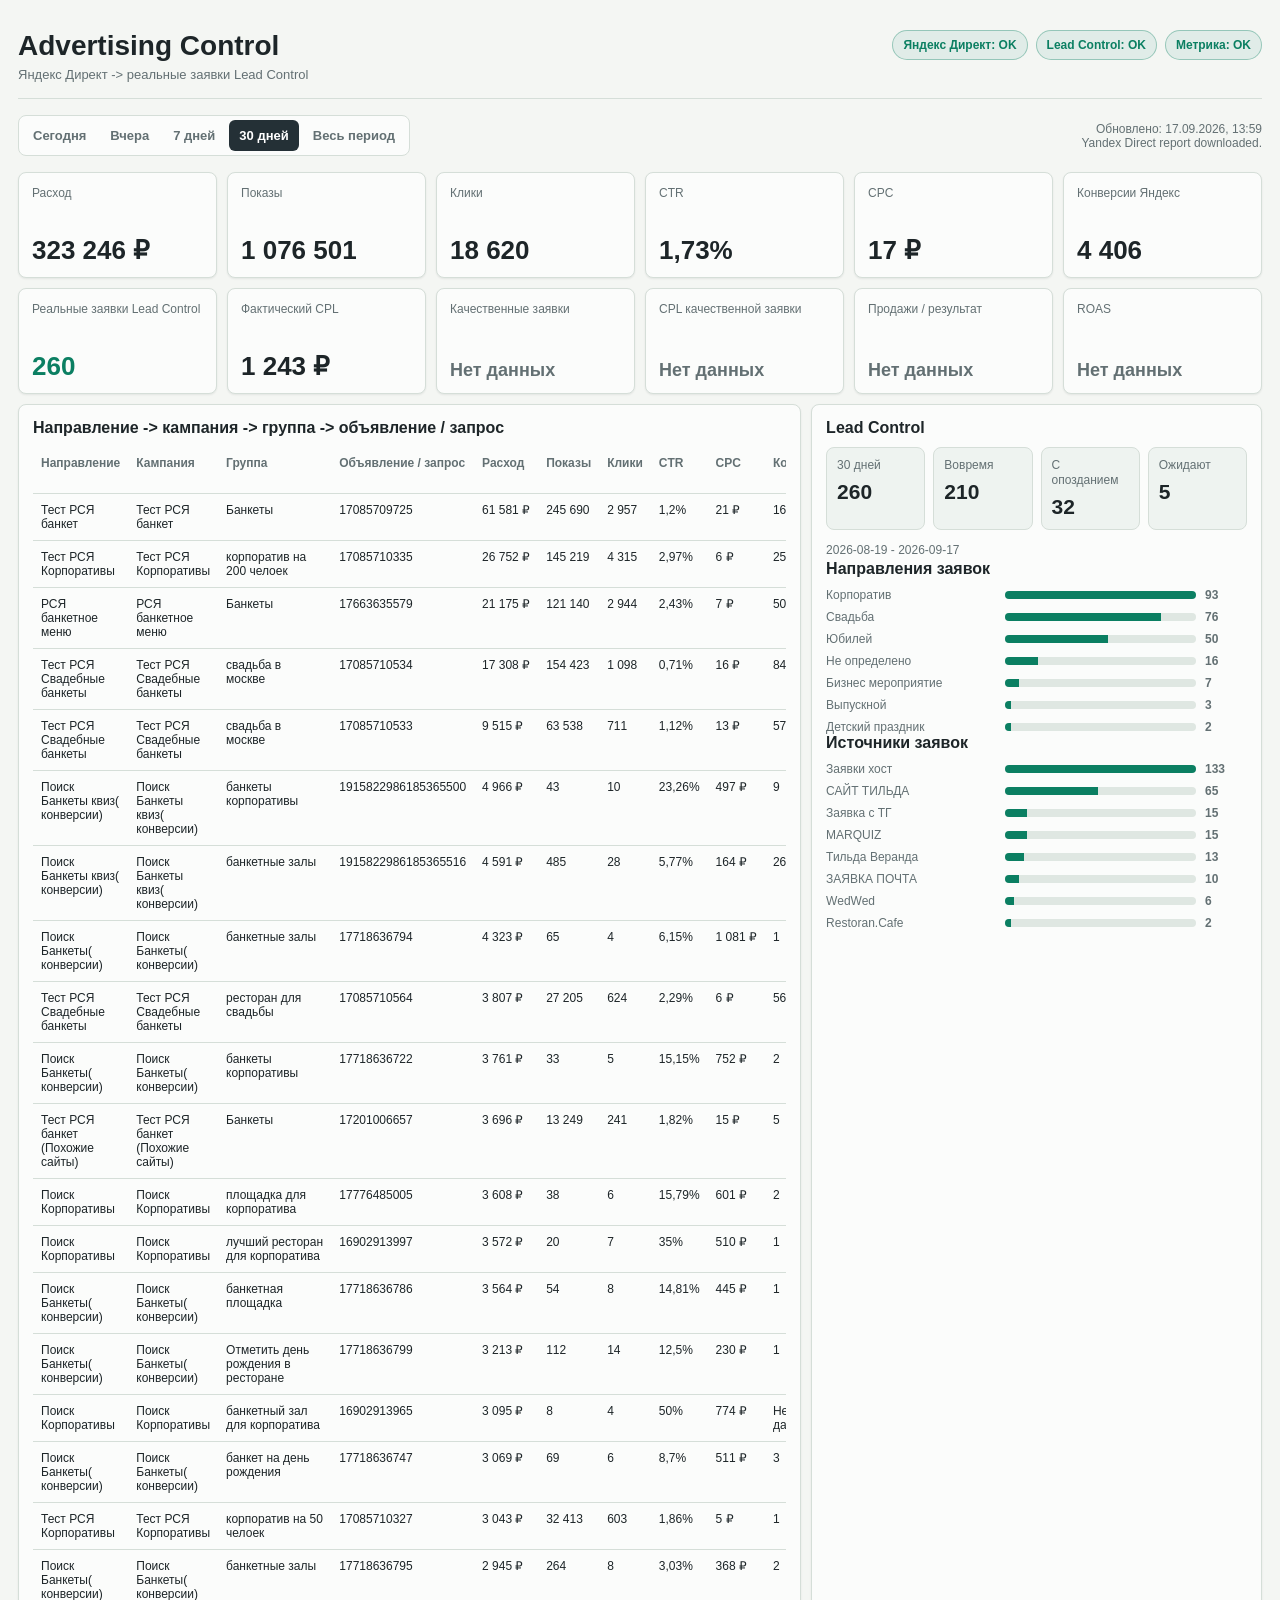
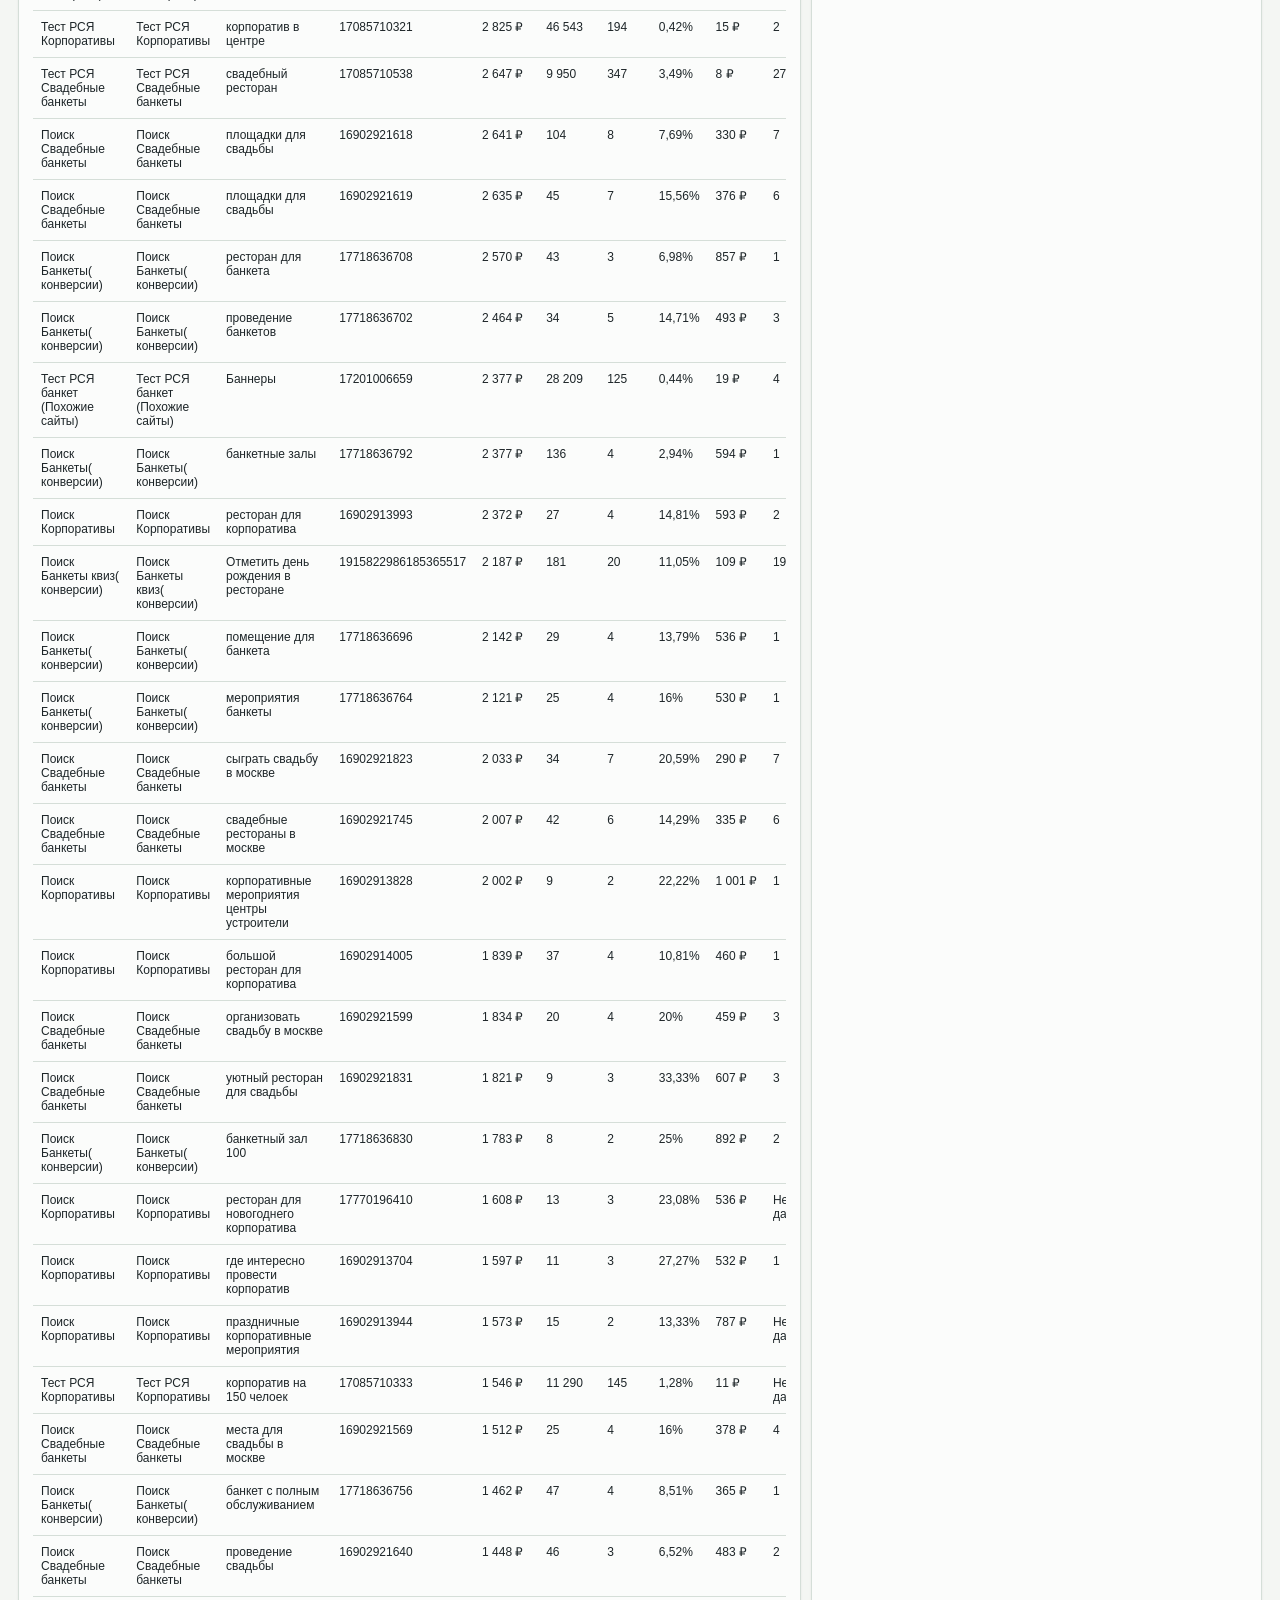
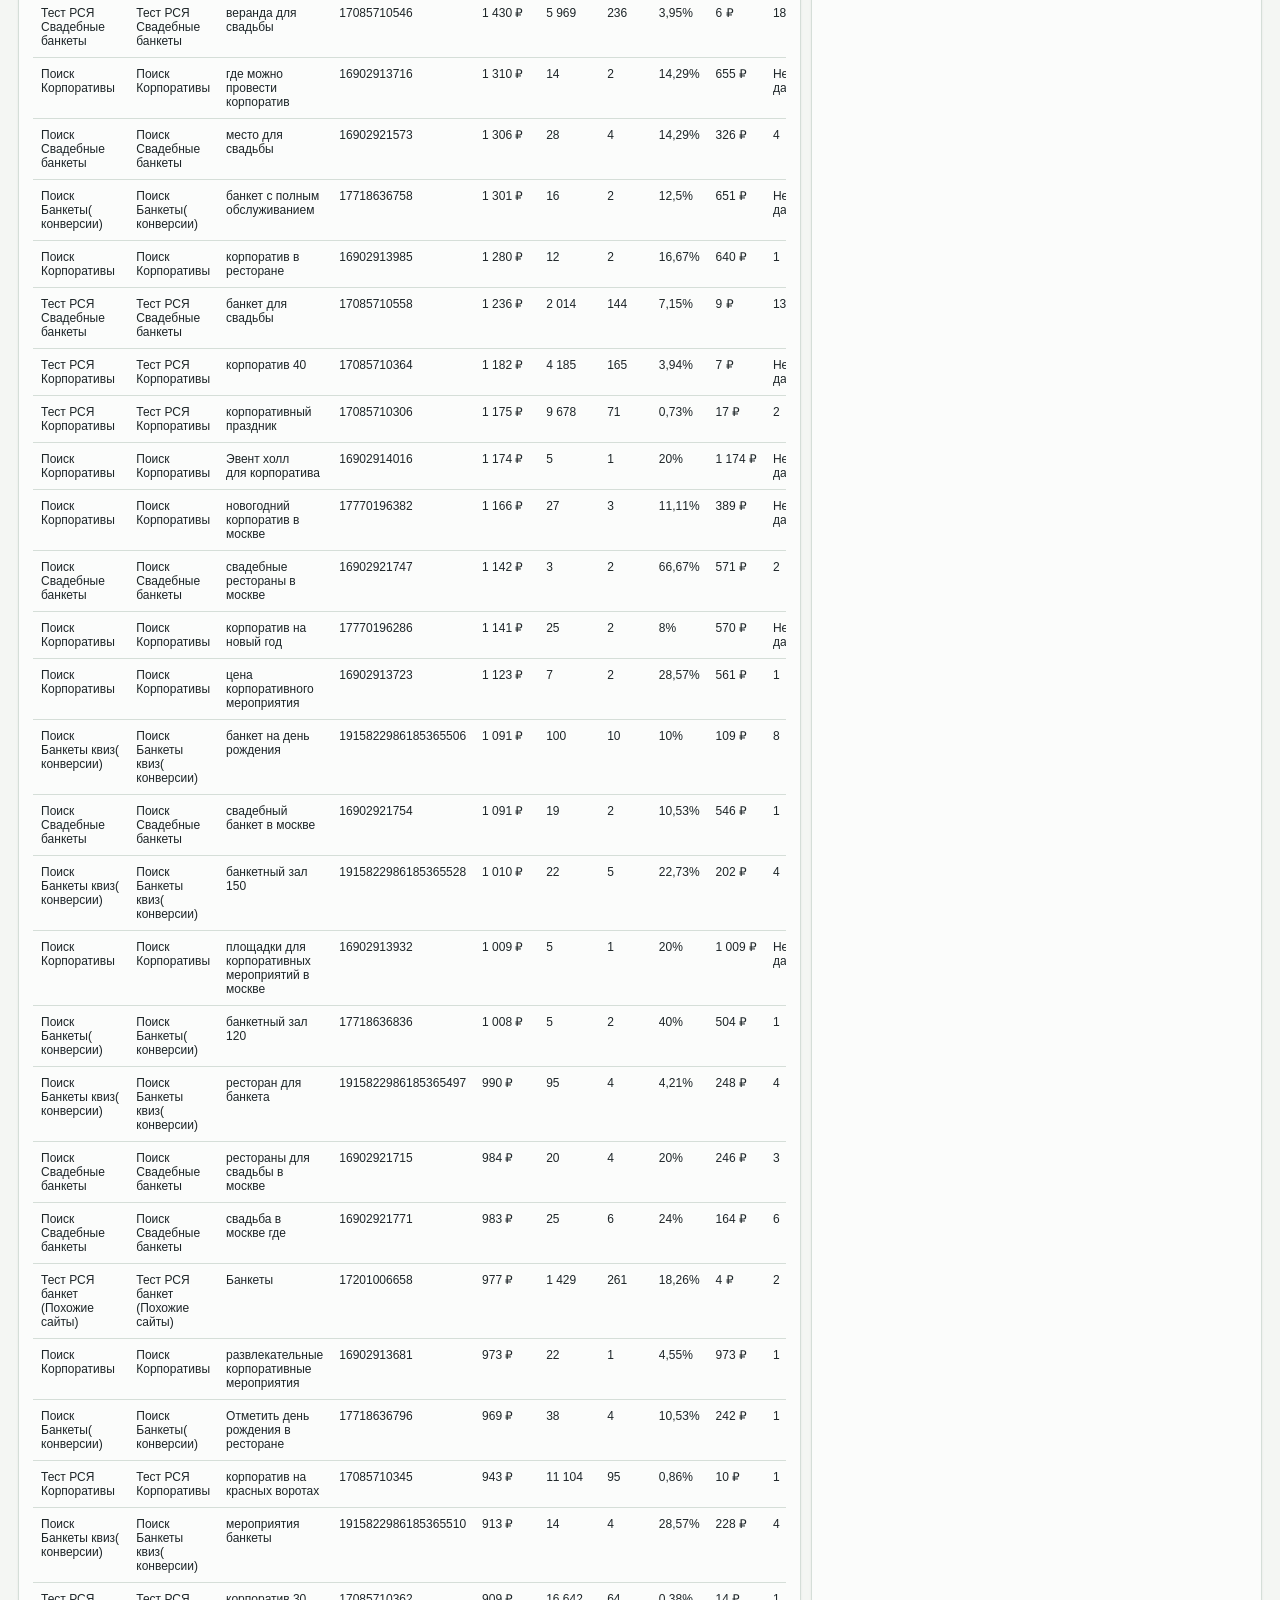
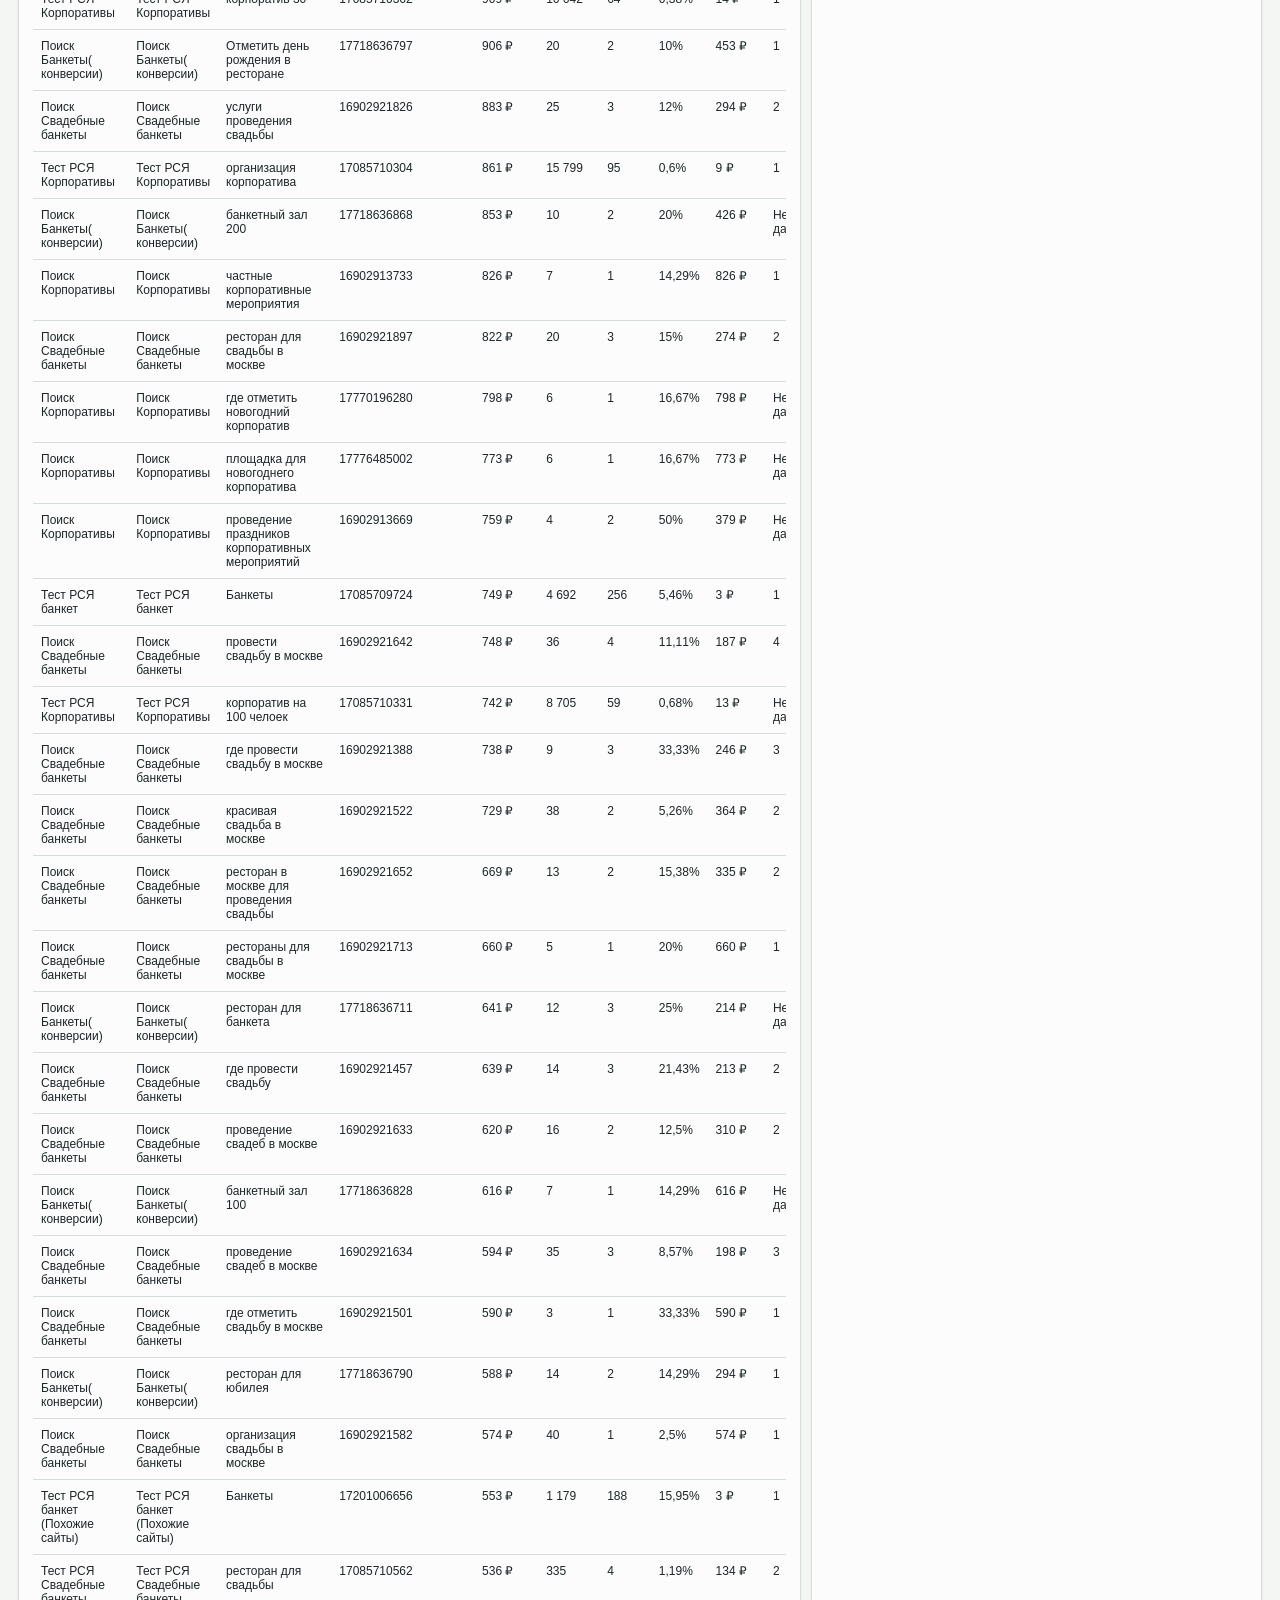
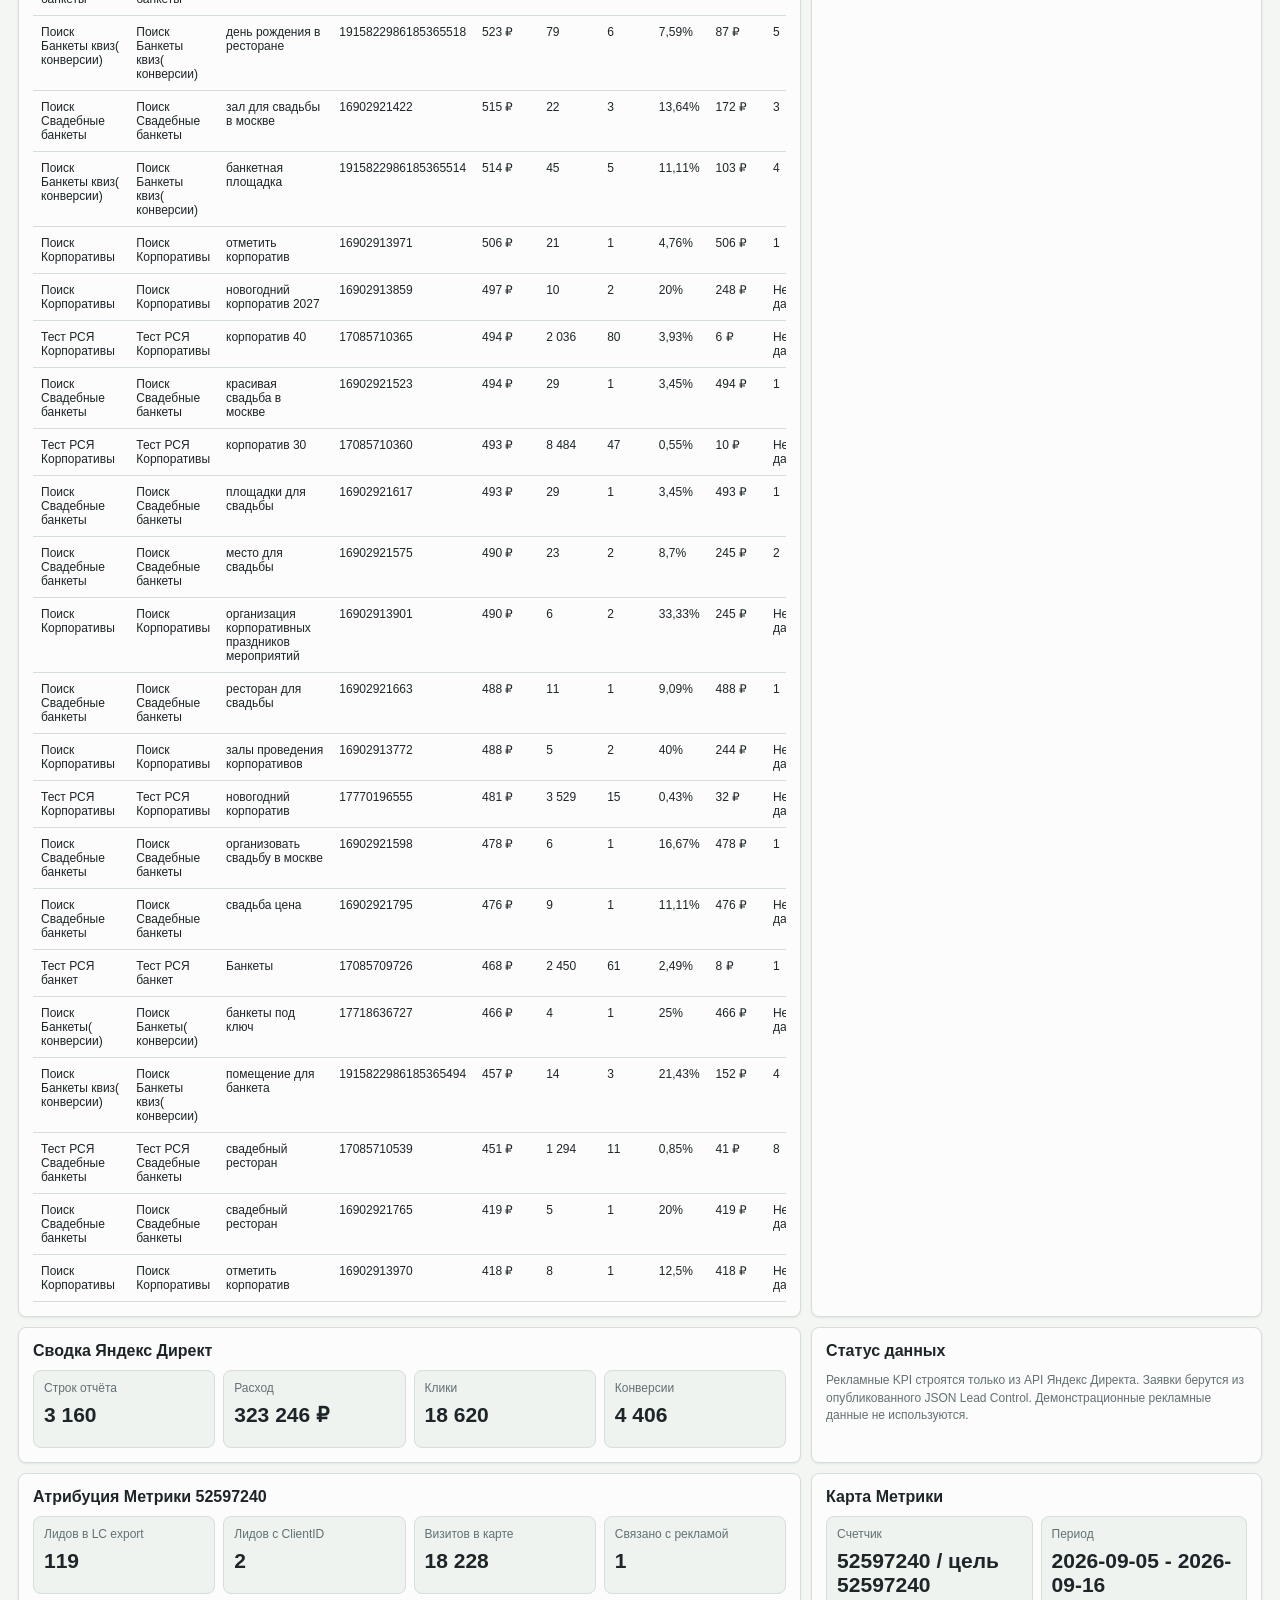
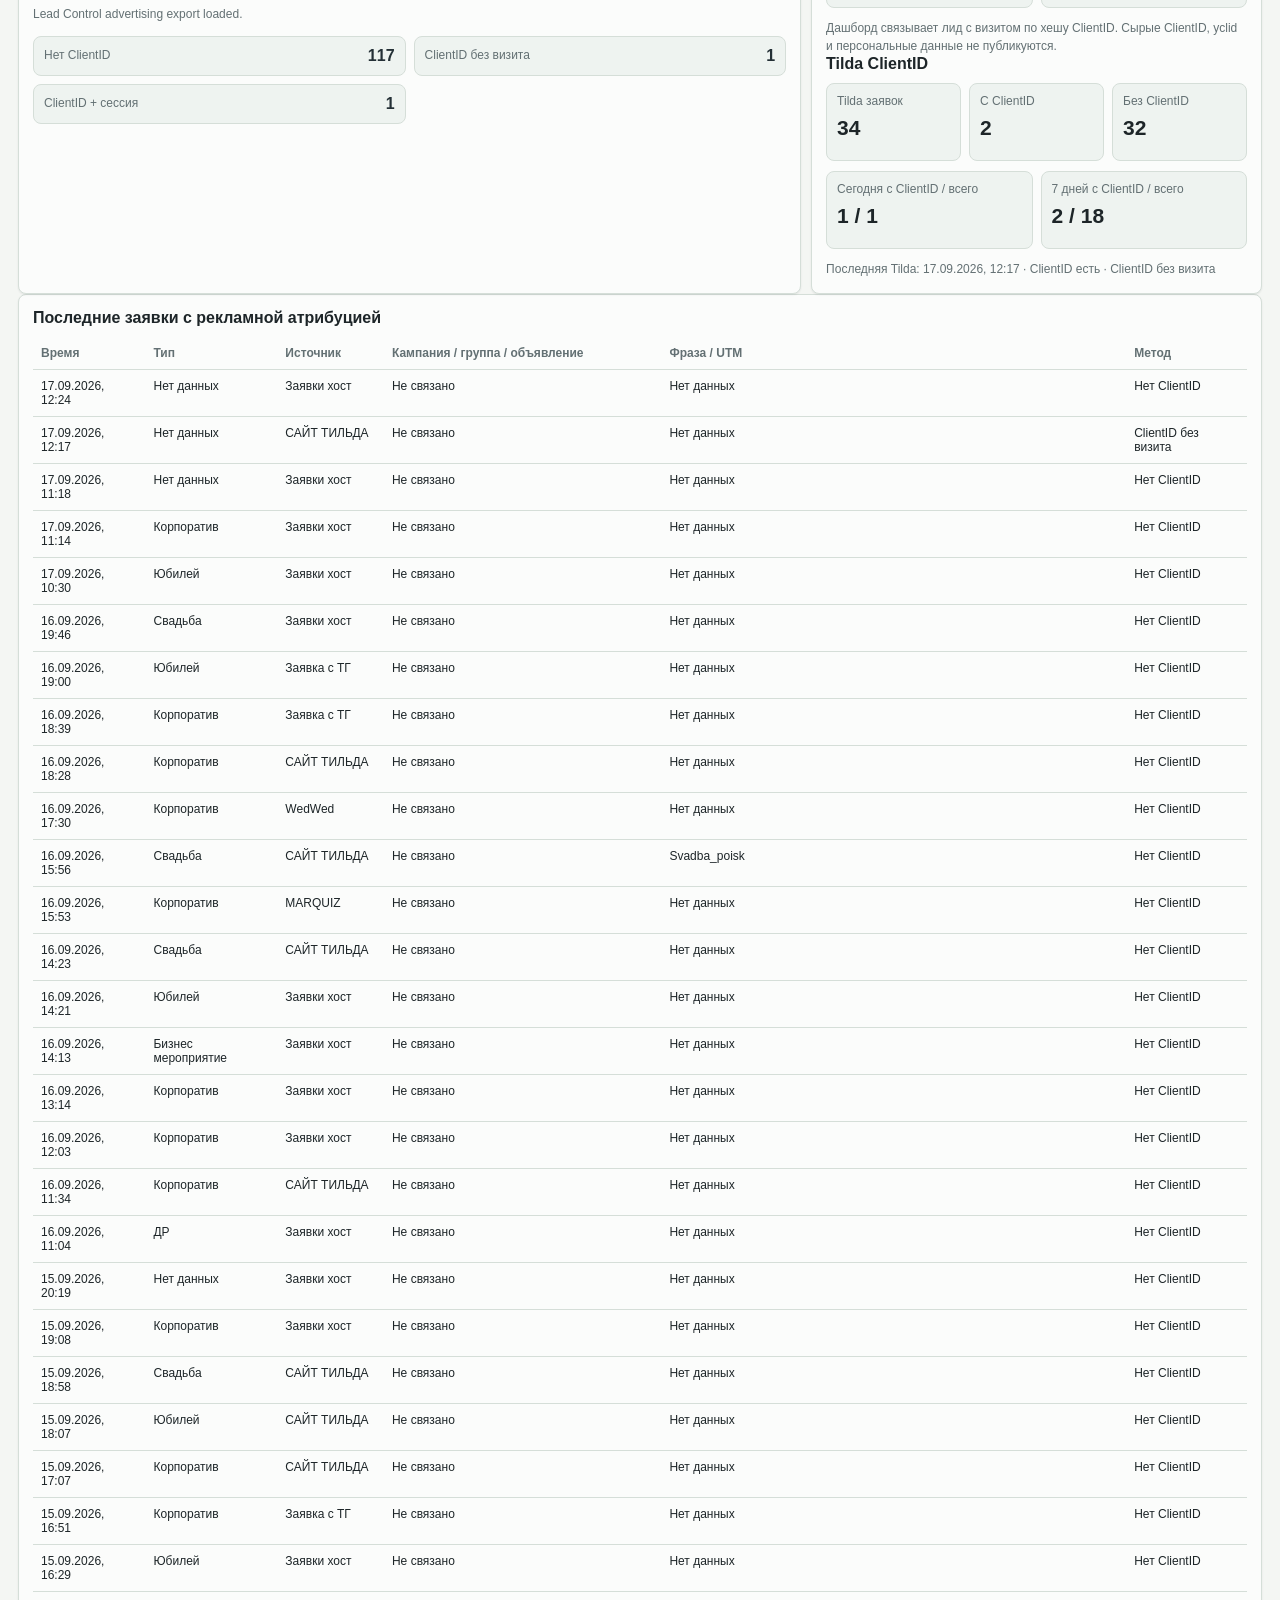
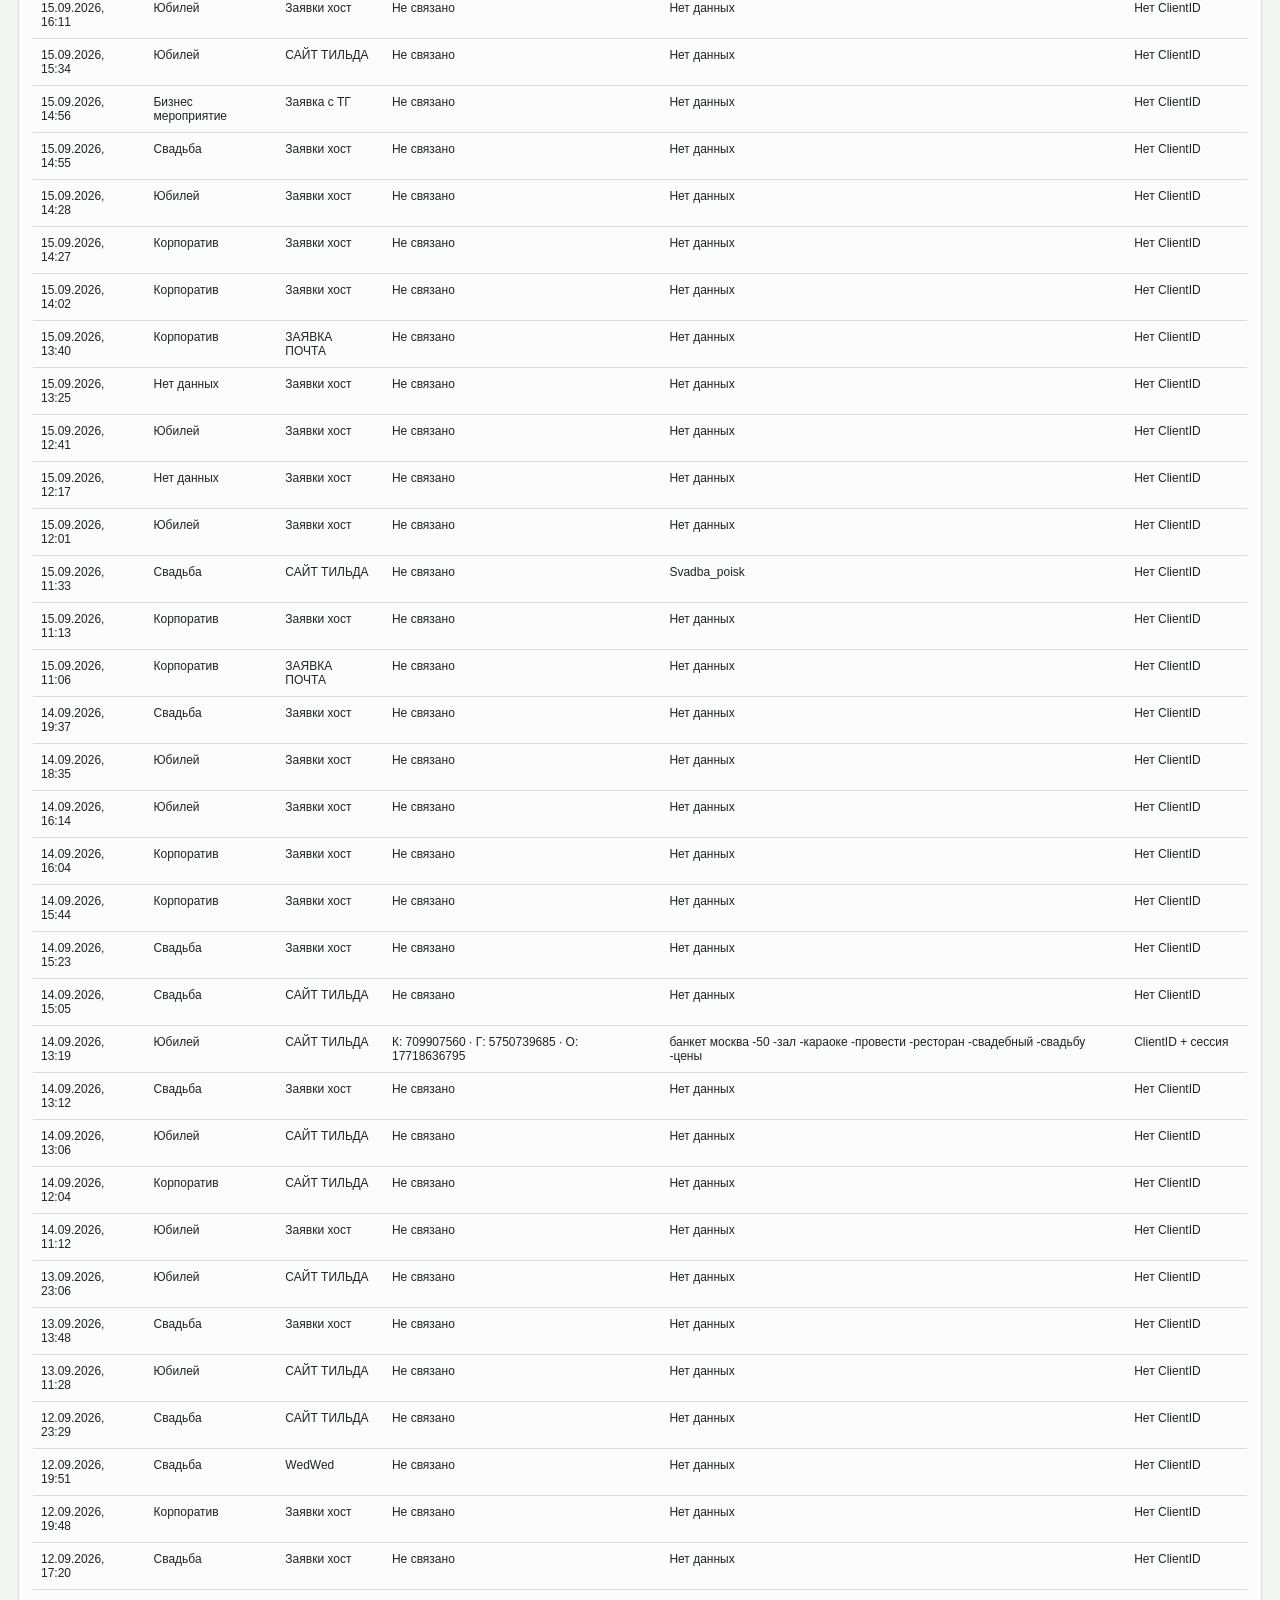
==== index.html @ 347994b6 "Add fresh Tilda ClientID windows" ====
<!doctype html>
<html lang="ru">
  <head>
    <meta charset="utf-8">
    <meta name="viewport" content="width=device-width, initial-scale=1">
    <title>Advertising Control</title>
    <link rel="stylesheet" href="assets/styles.css">
  </head>
  <body>
    <main class="app">
      <header class="topbar">
        <div>
          <h1>Advertising Control</h1>
          <p class="subtitle">Яндекс Директ -> реальные заявки Lead Control</p>
        </div>
        <div class="status-stack" aria-live="polite">
          <span id="directStatus" class="pill pending">Яндекс Директ: API access pending</span>
          <span id="leadStatus" class="pill pending">Lead Control: Нет данных</span>
          <span id="attrStatus" class="pill pending">Метрика: Нет данных</span>
        </div>
      </header>

      <section class="controls" aria-label="Период заявок Lead Control">
        <div class="segments">
          <button type="button" data-range="today">Сегодня</button>
          <button type="button" data-range="yesterday">Вчера</button>
          <button type="button" data-range="7">7 дней</button>
          <button type="button" data-range="30" class="active">30 дней</button>
          <button type="button" data-range="all">Весь период</button>
        </div>
        <div>
          <div id="updatedAt" class="stamp">Обновлено: Нет данных</div>
          <div id="directMessage" class="stamp">API access pending</div>
        </div>
      </section>

      <section class="kpi-grid" aria-label="Главные KPI">
        <article class="card kpi"><div class="label">Расход</div><div id="kpiCost" class="value empty">Нет данных</div></article>
        <article class="card kpi"><div class="label">Показы</div><div id="kpiImpressions" class="value empty">Нет данных</div></article>
        <article class="card kpi"><div class="label">Клики</div><div id="kpiClicks" class="value empty">Нет данных</div></article>
        <article class="card kpi"><div class="label">CTR</div><div id="kpiCtr" class="value empty">Нет данных</div></article>
        <article class="card kpi"><div class="label">CPC</div><div id="kpiCpc" class="value empty">Нет данных</div></article>
        <article class="card kpi"><div class="label">Конверсии Яндекс</div><div id="kpiDirectConversions" class="value empty">Нет данных</div></article>
        <article class="card kpi"><div class="label">Реальные заявки Lead Control</div><div id="kpiRealLeads" class="value empty">Нет данных</div></article>
        <article class="card kpi"><div class="label">Фактический CPL</div><div id="kpiFactCpl" class="value empty">Нет данных</div></article>
        <article class="card kpi"><div class="label">Качественные заявки</div><div id="kpiQualityLeads" class="value empty">Нет данных</div></article>
        <article class="card kpi"><div class="label">CPL качественной заявки</div><div id="kpiQualityCpl" class="value empty">Нет данных</div></article>
        <article class="card kpi"><div class="label">Продажи / результат</div><div id="kpiSales" class="value empty">Нет данных</div></article>
        <article class="card kpi"><div class="label">ROAS</div><div id="kpiRoas" class="value empty">Нет данных</div></article>
      </section>

      <section class="content-grid">
        <article class="card panel">
          <h2>Направление -> кампания -> группа -> объявление / запрос</h2>
          <div id="breakdownEmpty" class="empty-state">Нет данных / API access pending</div>
          <div class="table-wrap">
            <table aria-label="Разрез рекламной эффективности">
              <thead>
                <tr>
                  <th>Направление</th>
                  <th>Кампания</th>
                  <th>Группа</th>
                  <th>Объявление / запрос</th>
                  <th>Расход</th>
                  <th>Показы</th>
                  <th>Клики</th>
                  <th>CTR</th>
                  <th>CPC</th>
                  <th>Конверсии</th>
                  <th>Заявки LC</th>
                  <th>CPL</th>
                </tr>
              </thead>
              <tbody id="breakdownBody"></tbody>
            </table>
          </div>
        </article>

        <aside class="card panel">
          <h2>Lead Control</h2>
          <div class="summary-row">
            <div class="mini"><div class="label" id="leadRangeName">30 дней</div><b id="leadTotal">Нет данных</b></div>
            <div class="mini"><div class="label">Вовремя</div><b id="leadOk">Нет данных</b></div>
            <div class="mini"><div class="label">С опозданием</div><b id="leadLate">Нет данных</b></div>
            <div class="mini"><div class="label">Ожидают</div><b id="leadPending">Нет данных</b></div>
          </div>
          <p id="leadPeriod" class="footnote">Нет данных</p>
          <h2>Направления заявок</h2>
          <div id="leadEvents" class="bars"></div>
          <h2>Источники заявок</h2>
          <div id="leadSources" class="bars"></div>
        </aside>
      </section>

      <section class="content-grid">
        <article class="card panel">
          <h2>Сводка Яндекс Директ</h2>
          <div class="summary-row">
            <div class="mini"><div class="label">Строк отчёта</div><b id="directRows">Нет данных</b></div>
            <div class="mini"><div class="label">Расход</div><b id="directCost">Нет данных</b></div>
            <div class="mini"><div class="label">Клики</div><b id="directClicks">Нет данных</b></div>
            <div class="mini"><div class="label">Конверсии</div><b id="directConversions">Нет данных</b></div>
          </div>
        </article>
        <article class="card panel">
          <h2>Статус данных</h2>
          <p class="footnote">Рекламные KPI строятся только из API Яндекс Директа. Заявки берутся из опубликованного JSON Lead Control. Демонстрационные рекламные данные не используются.</p>
        </article>
      </section>

      <section class="content-grid">
        <article class="card panel">
          <h2>Атрибуция Метрики 52597240</h2>
          <div class="summary-row attribution-summary">
            <div class="mini"><div class="label">Лидов в LC export</div><b id="attrLeadsTotal">Нет данных</b></div>
            <div class="mini"><div class="label">Лидов с ClientID</div><b id="attrLeadsClient">Нет данных</b></div>
            <div class="mini"><div class="label">Визитов в карте</div><b id="attrMapRows">Нет данных</b></div>
            <div class="mini"><div class="label">Связано с рекламой</div><b id="attrMatches">Нет данных</b></div>
          </div>
          <p id="attrMessage" class="footnote">Нет данных</p>
          <div id="attrMethods" class="method-grid"></div>
        </article>

        <aside class="card panel">
          <h2>Карта Метрики</h2>
          <div class="summary-row compact">
            <div class="mini"><div class="label">Счетчик</div><b id="attrCounter">Нет данных</b></div>
            <div class="mini"><div class="label">Период</div><b id="attrPeriod">Нет данных</b></div>
          </div>
          <p class="footnote">Дашборд связывает лид с визитом по хешу ClientID. Сырые ClientID, yclid и персональные данные не публикуются.</p>
          <h2>Tilda ClientID</h2>
          <div class="summary-row tilda-summary">
            <div class="mini"><div class="label">Tilda заявок</div><b id="tildaTotal">Нет данных</b></div>
            <div class="mini"><div class="label">С ClientID</div><b id="tildaWithClient">Нет данных</b></div>
            <div class="mini"><div class="label">Без ClientID</div><b id="tildaWithoutClient">Нет данных</b></div>
          </div>
          <div class="summary-row tilda-fresh">
            <div class="mini"><div class="label">Сегодня с ClientID / всего</div><b id="tildaToday">Нет данных</b></div>
            <div class="mini"><div class="label">7 дней с ClientID / всего</div><b id="tilda7Days">Нет данных</b></div>
          </div>
          <p id="tildaLatest" class="footnote">Нет данных</p>
        </aside>
      </section>

      <section class="card panel">
        <h2>Последние заявки с рекламной атрибуцией</h2>
        <div class="table-wrap">
          <table aria-label="Последние заявки с рекламной атрибуцией">
            <thead>
              <tr>
                <th>Время</th>
                <th>Тип</th>
                <th>Источник</th>
                <th>Кампания / группа / объявление</th>
                <th>Фраза / UTM</th>
                <th>Метод</th>
              </tr>
            </thead>
            <tbody id="leadsBody"></tbody>
          </table>
        </div>
        <div id="leadsEmpty" class="empty-state">Нет данных</div>
      </section>
    </main>
    <script src="assets/app.js"></script>
  </body>
</html>
---- assets/styles.css ----
:root {
  color-scheme: light;
  --bg: #f4f6f3;
  --panel: #fbfcfb;
  --panel-2: #eef3f0;
  --text: #1d2528;
  --muted: #637073;
  --border: #d5ded8;
  --green: #0b7f62;
  --blue: #255ca8;
  --amber: #a96800;
  --red: #a83a3a;
  --ink: #243036;
  --shadow: 0 1px 2px rgba(21, 35, 32, .08);
}

* {
  box-sizing: border-box;
}

body {
  margin: 0;
  background: var(--bg);
  color: var(--text);
  font-family: Inter, -apple-system, BlinkMacSystemFont, "Segoe UI", Roboto, Arial, sans-serif;
}

.app {
  max-width: 1320px;
  margin: 0 auto;
  padding: 18px;
}

.topbar {
  display: flex;
  align-items: flex-start;
  justify-content: space-between;
  gap: 16px;
  padding: 12px 0 16px;
  border-bottom: 1px solid var(--border);
}

h1,
h2,
h3,
p {
  margin: 0;
}

h1 {
  font-size: 28px;
  line-height: 1.12;
  letter-spacing: 0;
}

h2 {
  font-size: 16px;
  margin-bottom: 10px;
}

.subtitle {
  color: var(--muted);
  font-size: 13px;
  margin-top: 6px;
}

.status-stack {
  display: flex;
  flex-wrap: wrap;
  justify-content: flex-end;
  gap: 8px;
}

.pill {
  display: inline-flex;
  align-items: center;
  min-height: 30px;
  border-radius: 999px;
  padding: 6px 10px;
  font-size: 12px;
  font-weight: 700;
  border: 1px solid var(--border);
  background: #fff;
  white-space: nowrap;
}

.pill.ok {
  color: var(--green);
  border-color: rgba(11, 127, 98, .35);
  background: rgba(11, 127, 98, .08);
}

.pill.pending,
.pill.missing {
  color: var(--amber);
  border-color: rgba(169, 104, 0, .34);
  background: rgba(169, 104, 0, .08);
}

.pill.error {
  color: var(--red);
  border-color: rgba(168, 58, 58, .34);
  background: rgba(168, 58, 58, .08);
}

.controls {
  display: flex;
  align-items: center;
  justify-content: space-between;
  gap: 12px;
  margin: 16px 0;
}

.segments {
  display: inline-flex;
  gap: 4px;
  padding: 4px;
  border: 1px solid var(--border);
  border-radius: 8px;
  background: var(--panel);
}

.segments button {
  border: 0;
  border-radius: 6px;
  background: transparent;
  color: var(--muted);
  font: inherit;
  font-size: 13px;
  font-weight: 700;
  padding: 8px 10px;
  cursor: pointer;
}

.segments button.active {
  background: var(--ink);
  color: #fff;
}

.stamp {
  color: var(--muted);
  font-size: 12px;
  text-align: right;
}

.kpi-grid {
  display: grid;
  grid-template-columns: repeat(6, minmax(0, 1fr));
  gap: 10px;
}

.card {
  background: var(--panel);
  border: 1px solid var(--border);
  border-radius: 8px;
  box-shadow: var(--shadow);
}

.kpi {
  min-height: 106px;
  padding: 13px;
  display: flex;
  flex-direction: column;
  justify-content: space-between;
}

.label {
  color: var(--muted);
  font-size: 12px;
  line-height: 1.25;
}

.value {
  color: var(--text);
  font-size: 26px;
  line-height: 1.08;
  font-weight: 800;
  margin-top: 10px;
  overflow-wrap: anywhere;
}

.value.good {
  color: var(--green);
}

.value.warn {
  color: var(--amber);
}

.value.empty {
  color: var(--muted);
  font-size: 18px;
  font-weight: 750;
}

.content-grid {
  display: grid;
  grid-template-columns: 1.65fr .95fr;
  gap: 10px;
  margin-top: 10px;
}

.panel {
  padding: 14px;
  min-width: 0;
}

.summary-row {
  display: grid;
  grid-template-columns: repeat(4, minmax(0, 1fr));
  gap: 8px;
}

.summary-row.compact {
  grid-template-columns: repeat(2, minmax(0, 1fr));
}

.summary-row.tilda-summary {
  grid-template-columns: repeat(3, minmax(0, 1fr));
  margin-bottom: 10px;
}

.summary-row.tilda-fresh {
  grid-template-columns: repeat(2, minmax(0, 1fr));
  margin-bottom: 10px;
}

.attribution-summary {
  margin-bottom: 10px;
}

.mini {
  min-height: 78px;
  border: 1px solid var(--border);
  background: var(--panel-2);
  border-radius: 8px;
  padding: 10px;
}

.mini b {
  display: block;
  margin-top: 7px;
  font-size: 21px;
}

.bars {
  display: grid;
  gap: 8px;
}

.method-grid {
  display: grid;
  grid-template-columns: repeat(2, minmax(0, 1fr));
  gap: 8px;
  margin-top: 12px;
}

.method-item {
  display: flex;
  align-items: center;
  justify-content: space-between;
  gap: 10px;
  border: 1px solid var(--border);
  background: var(--panel-2);
  border-radius: 8px;
  min-height: 40px;
  padding: 8px 10px;
}

.method-item span {
  color: var(--muted);
  font-size: 12px;
  line-height: 1.25;
}

.method-item b {
  color: var(--ink);
}

.bar-row {
  display: grid;
  grid-template-columns: minmax(104px, 170px) 1fr 42px;
  gap: 9px;
  align-items: center;
  color: var(--muted);
  font-size: 12px;
}

.bar-track {
  height: 8px;
  border-radius: 999px;
  overflow: hidden;
  background: #dfe7e2;
}

.bar-fill {
  height: 100%;
  background: var(--green);
}

.table-wrap {
  overflow-x: auto;
}

table {
  width: 100%;
  border-collapse: collapse;
  font-size: 12px;
}

th,
td {
  padding: 9px 8px;
  border-bottom: 1px solid var(--border);
  text-align: left;
  vertical-align: top;
}

th {
  color: var(--muted);
  font-weight: 800;
  background: var(--panel);
  position: sticky;
  top: 0;
}

.muted {
  color: var(--muted);
}

.empty-state {
  min-height: 170px;
  display: grid;
  place-items: center;
  color: var(--muted);
  text-align: center;
  border: 1px dashed var(--border);
  border-radius: 8px;
  padding: 18px;
  background: #fff;
}

.footnote {
  margin-top: 12px;
  color: var(--muted);
  font-size: 12px;
  line-height: 1.45;
}

@media (max-width: 980px) {
  .topbar,
  .controls {
    flex-direction: column;
    align-items: stretch;
  }

  .status-stack {
    justify-content: flex-start;
  }

  .stamp {
    text-align: left;
  }

  .kpi-grid {
    grid-template-columns: repeat(2, minmax(0, 1fr));
  }

  .content-grid {
    grid-template-columns: 1fr;
  }

  .summary-row {
    grid-template-columns: repeat(2, minmax(0, 1fr));
  }

  .method-grid {
    grid-template-columns: 1fr;
  }
}

@media (max-width: 560px) {
  .app {
    padding: 12px;
  }

  h1 {
    font-size: 23px;
  }

  .kpi-grid,
  .summary-row {
    grid-template-columns: 1fr;
  }

  .segments {
    overflow-x: auto;
  }

  .segments button {
    white-space: nowrap;
  }
}
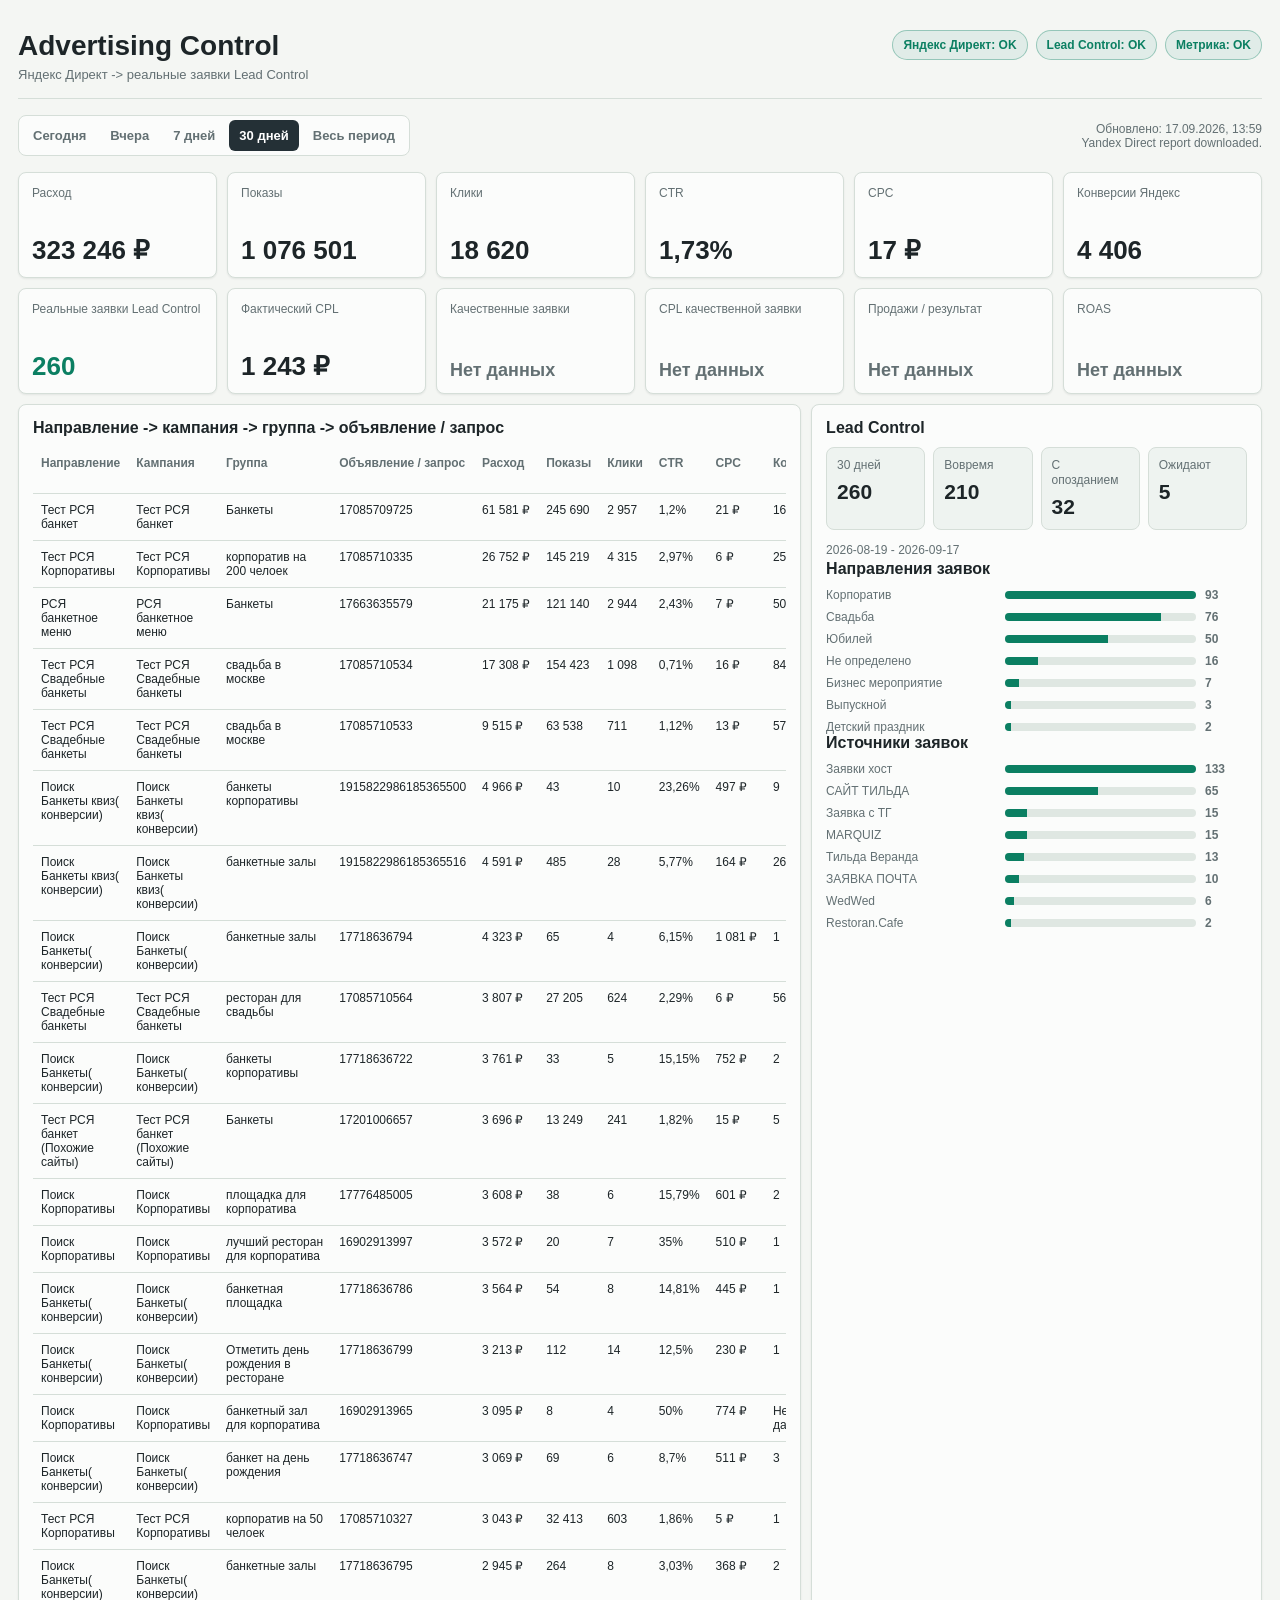
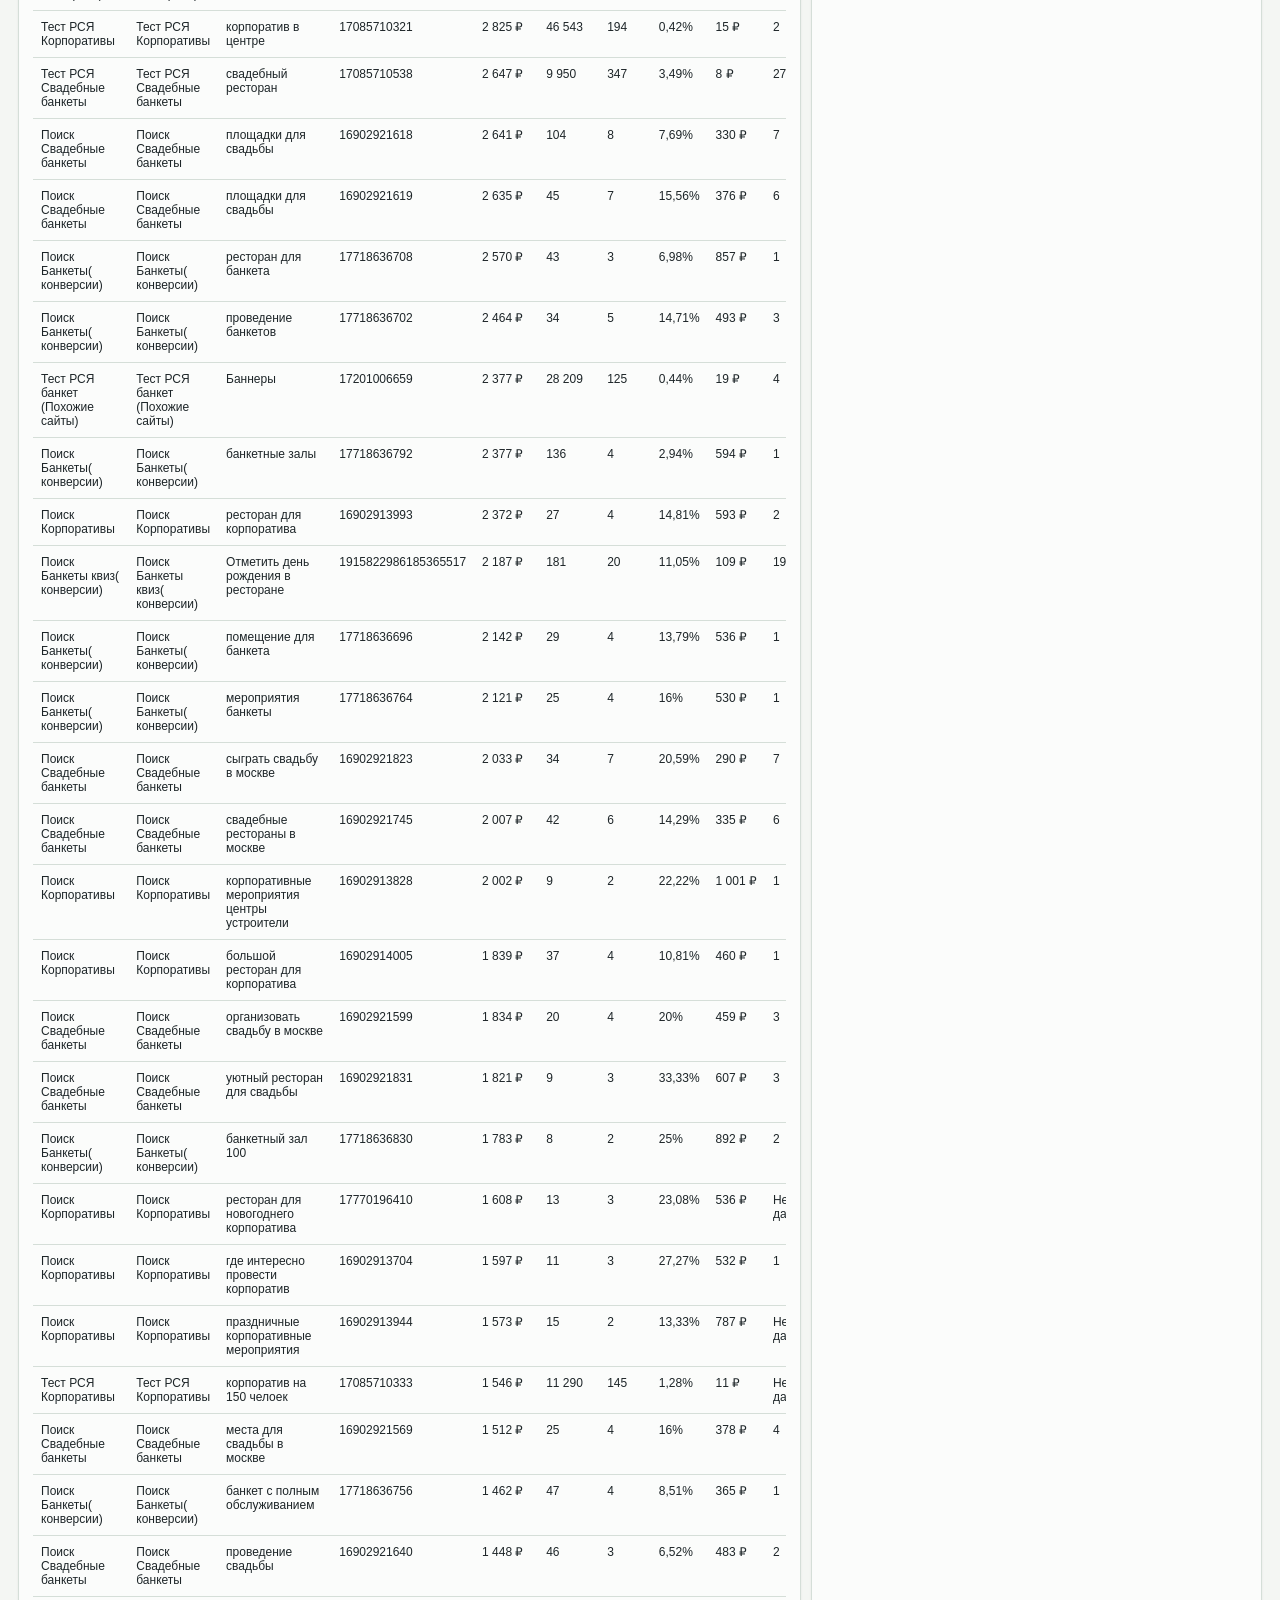
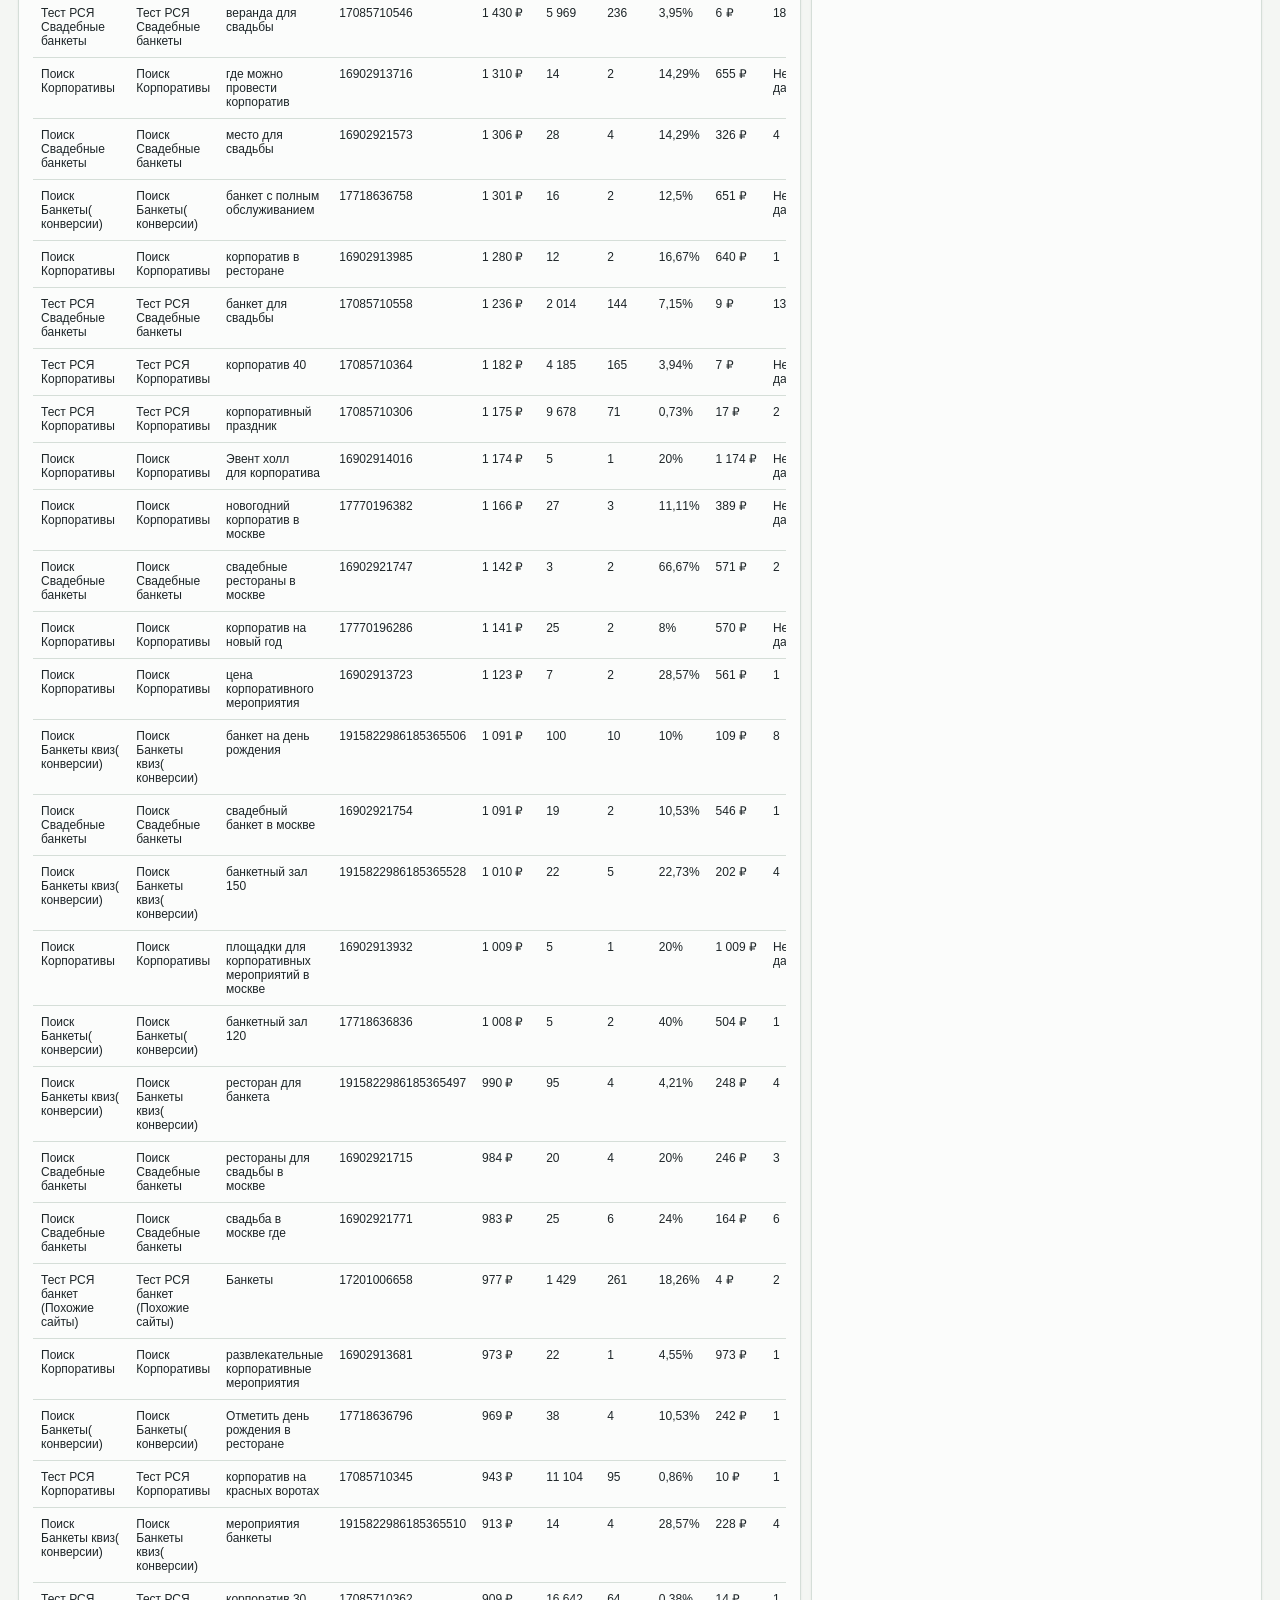
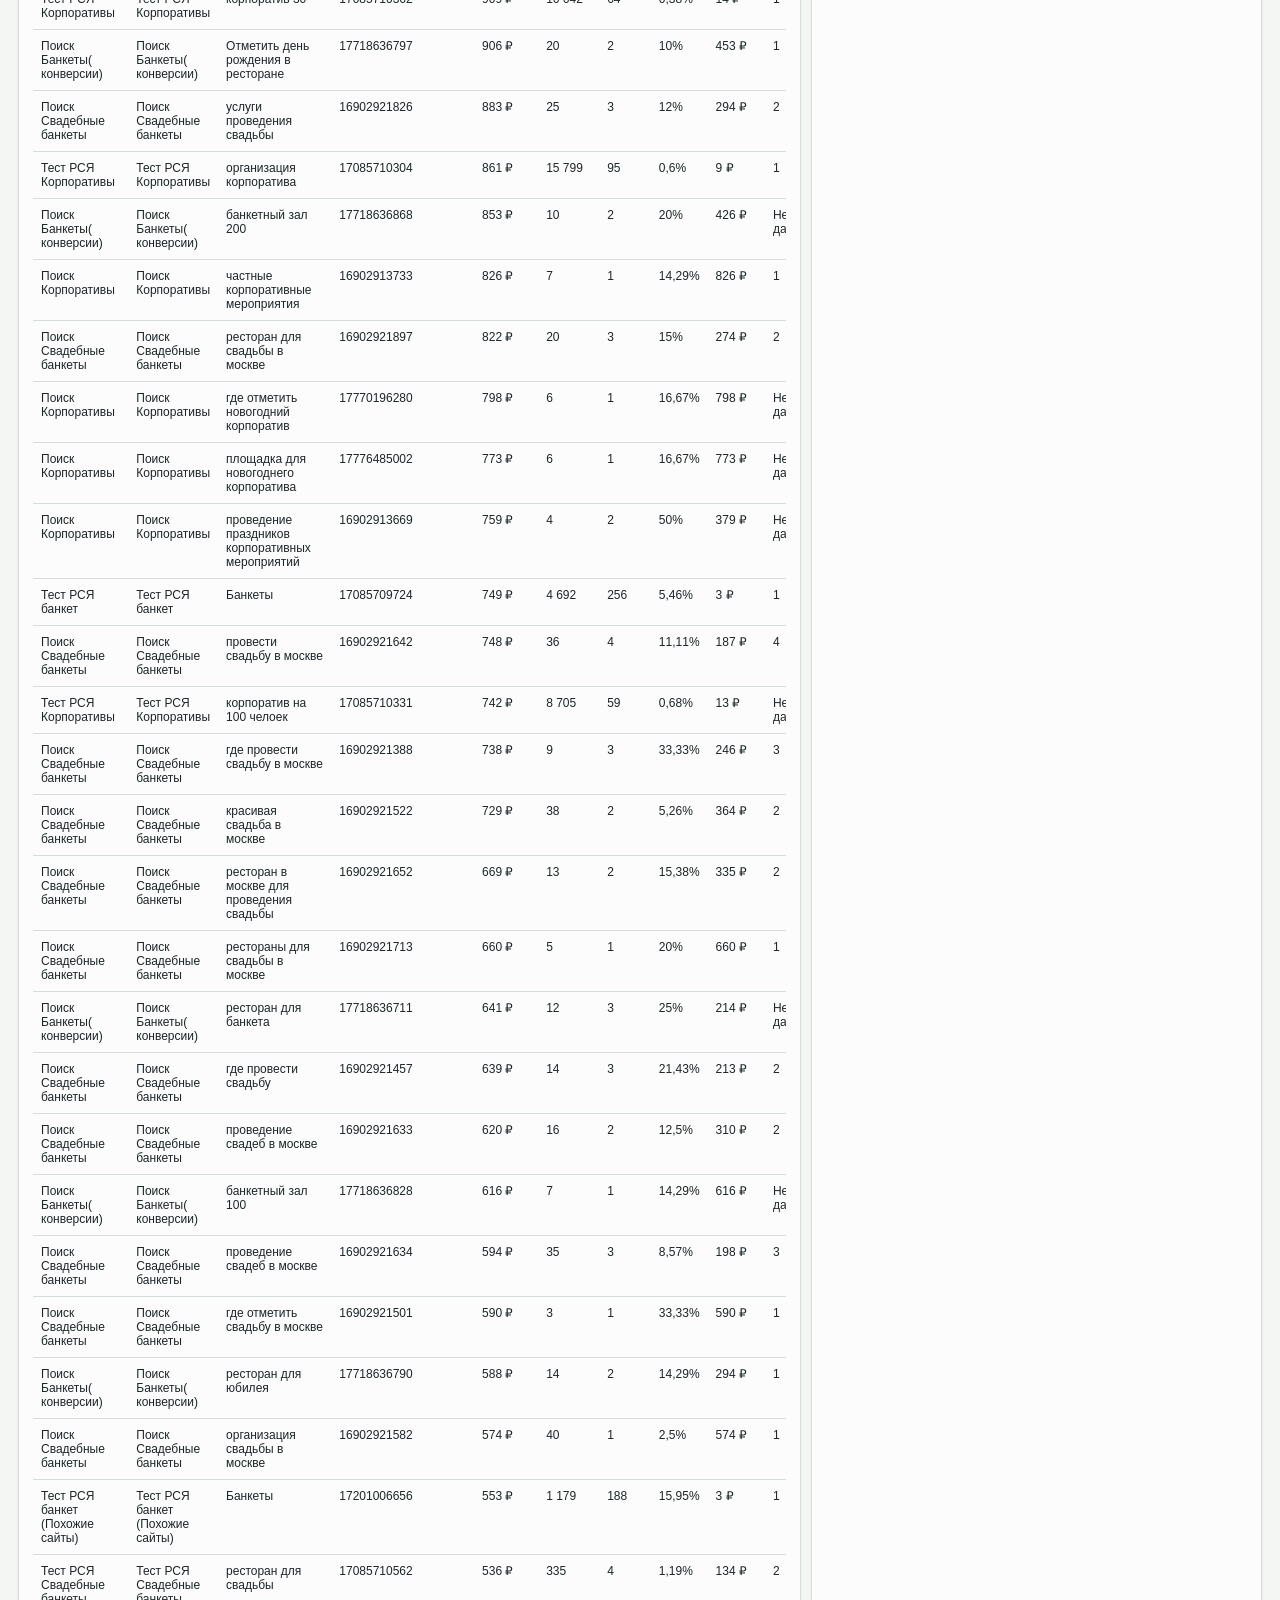
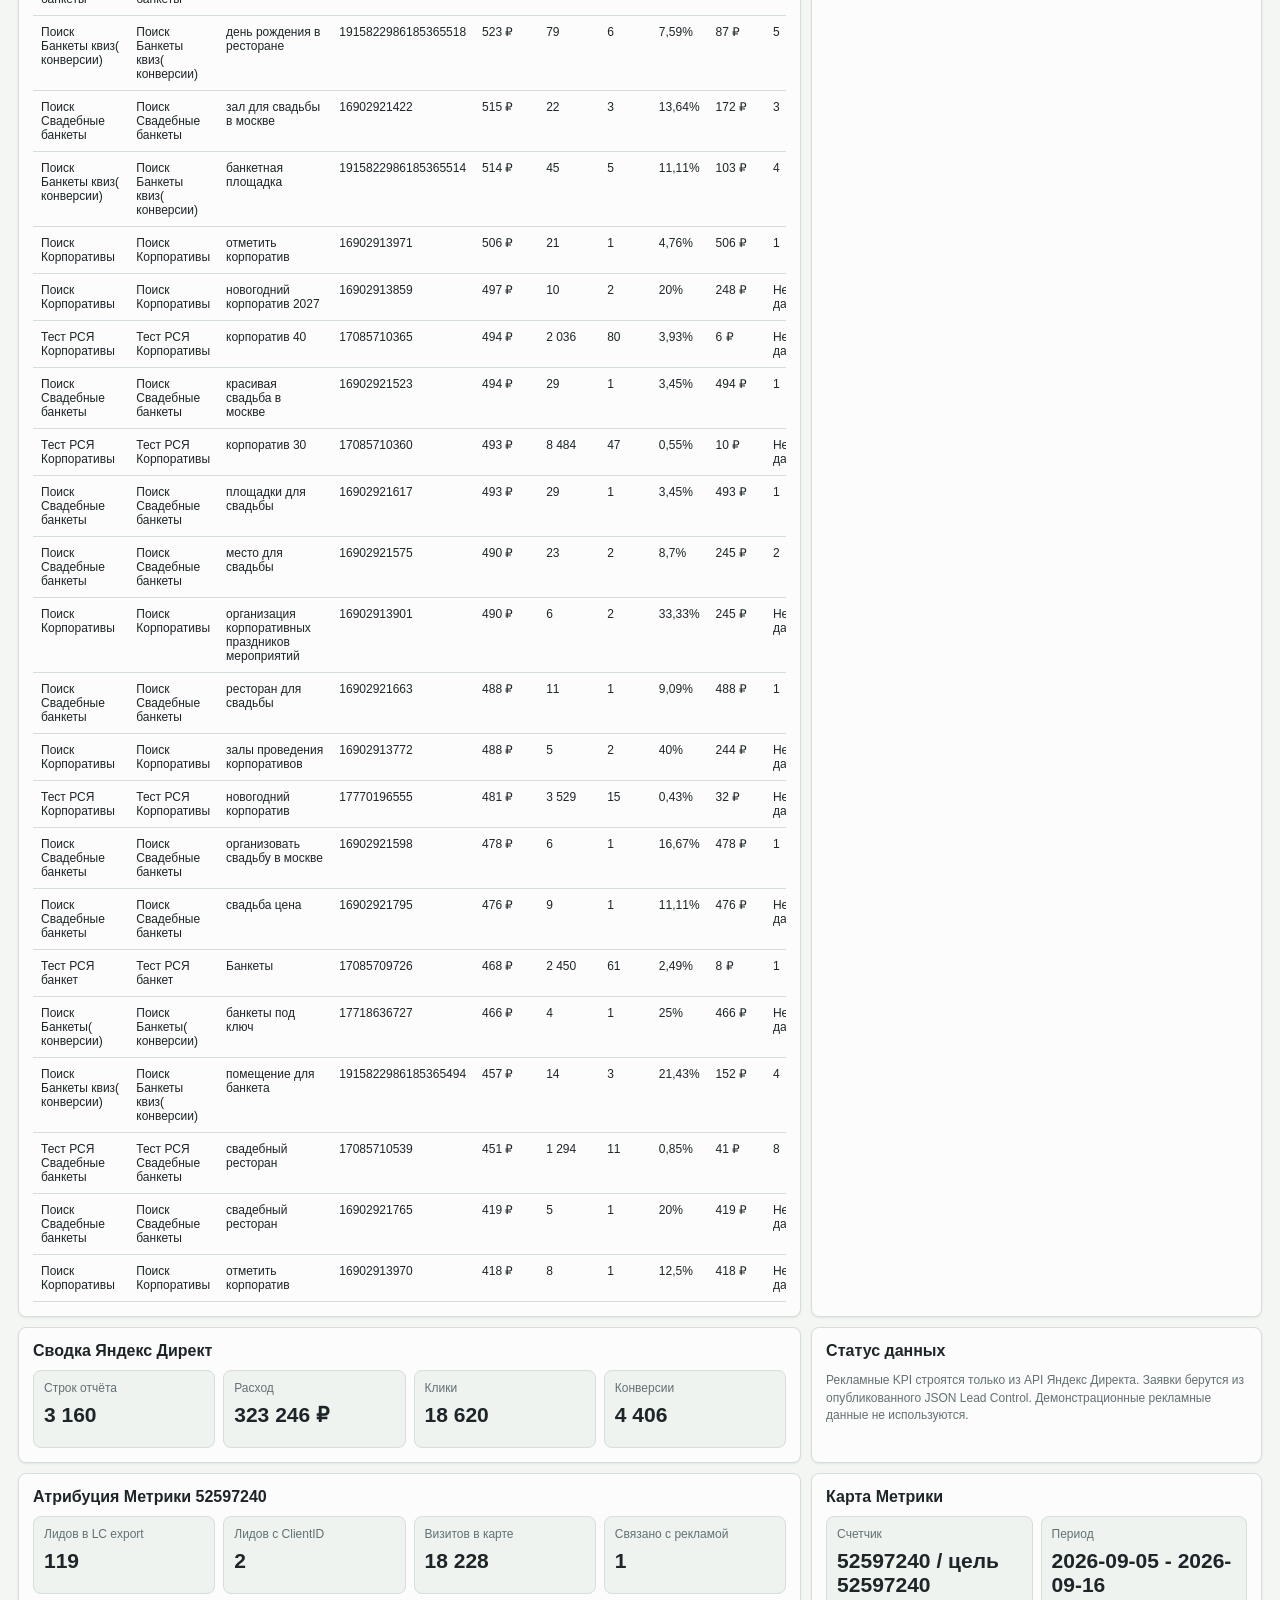
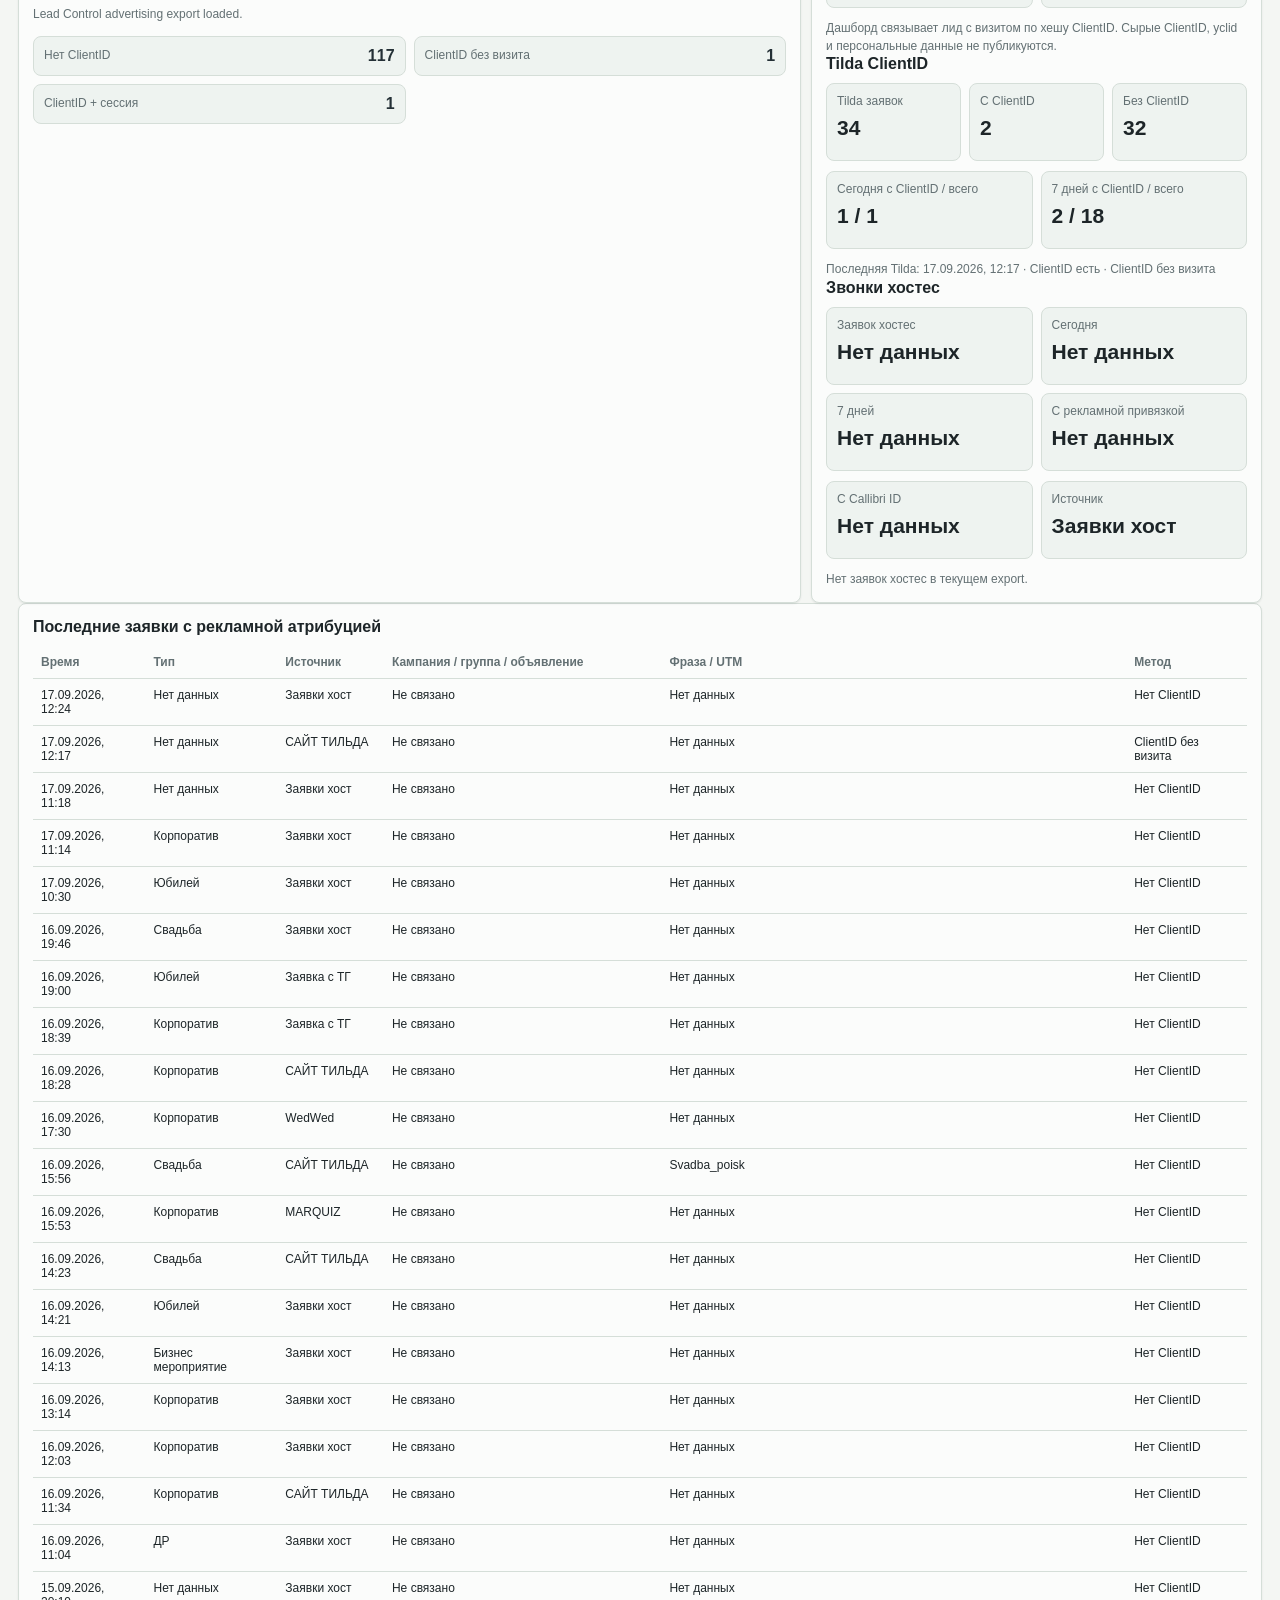
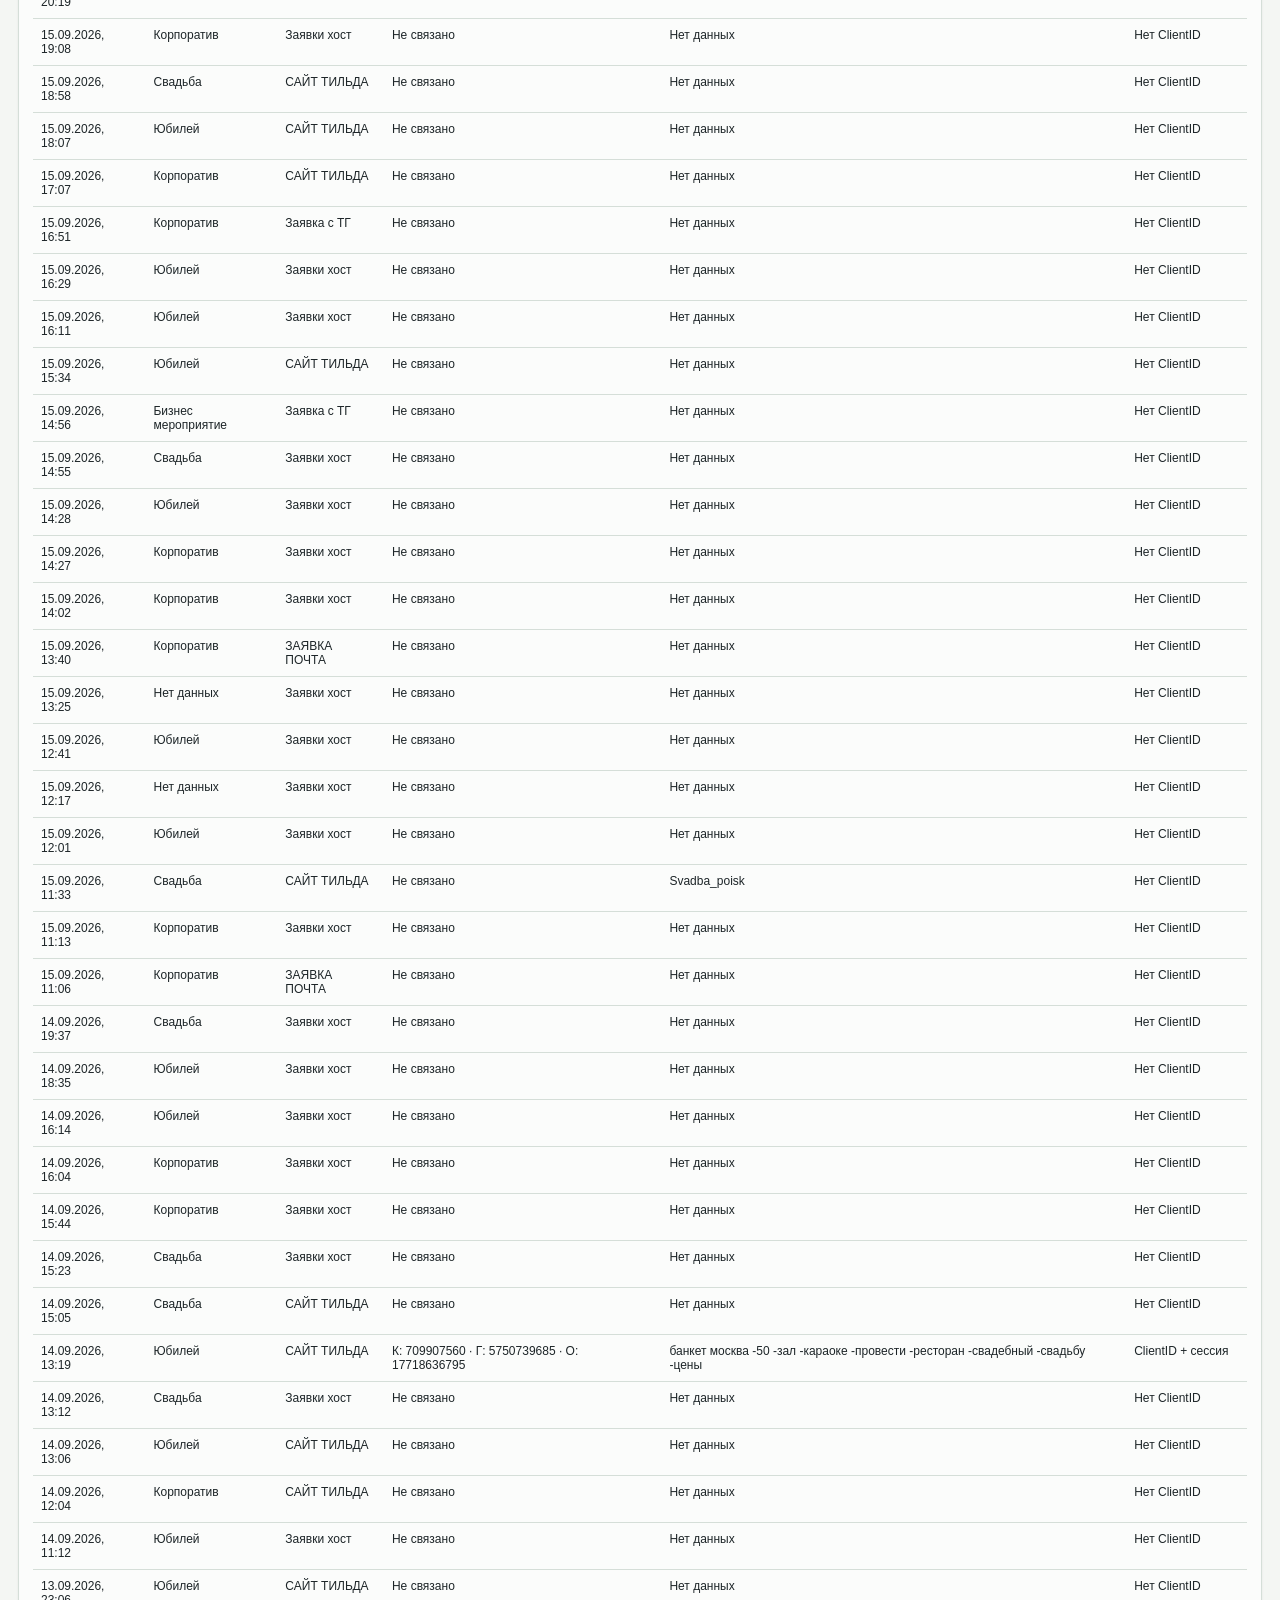
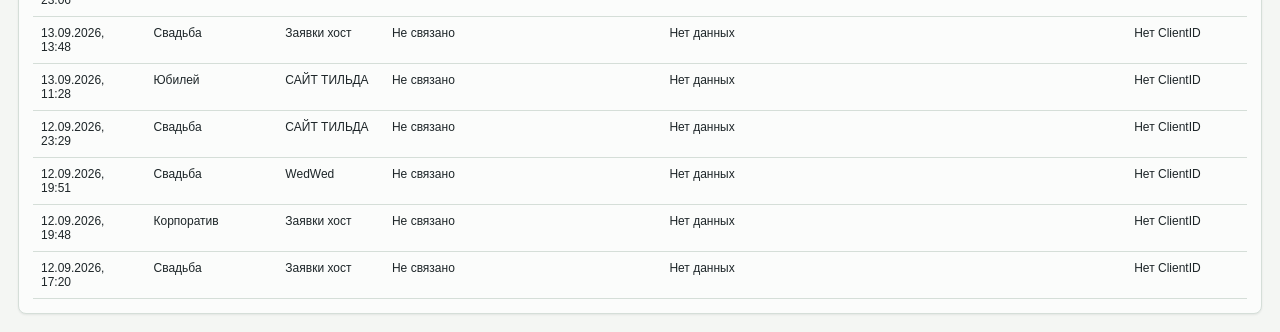
==== commit 53cfaf80: "Add hostess call diagnostics" ====
--- a/index.html
+++ b/index.html
@@ -139,6 +139,18 @@
             <div class="mini"><div class="label">7 дней с ClientID / всего</div><b id="tilda7Days">Нет данных</b></div>
           </div>
           <p id="tildaLatest" class="footnote">Нет данных</p>
+          <h2>Звонки хостес</h2>
+          <div class="summary-row hostess-summary">
+            <div class="mini"><div class="label">Заявок хостес</div><b id="hostessTotal">Нет данных</b></div>
+            <div class="mini"><div class="label">Сегодня</div><b id="hostessToday">Нет данных</b></div>
+            <div class="mini"><div class="label">7 дней</div><b id="hostess7Days">Нет данных</b></div>
+            <div class="mini"><div class="label">С рекламной привязкой</div><b id="hostessWithAds">Нет данных</b></div>
+          </div>
+          <div class="summary-row compact hostess-callibri">
+            <div class="mini"><div class="label">С Callibri ID</div><b id="hostessCallibri">Нет данных</b></div>
+            <div class="mini"><div class="label">Источник</div><b>Заявки хост</b></div>
+          </div>
+          <p id="hostessLatest" class="footnote">Нет данных</p>
         </aside>
       </section>
 
--- a/assets/styles.css
+++ b/assets/styles.css
@@ -225,6 +225,15 @@
   margin-bottom: 10px;
 }
 
+.summary-row.hostess-summary {
+  grid-template-columns: repeat(2, minmax(0, 1fr));
+  margin-bottom: 10px;
+}
+
+.summary-row.hostess-callibri {
+  margin-bottom: 10px;
+}
+
 .attribution-summary {
   margin-bottom: 10px;
 }
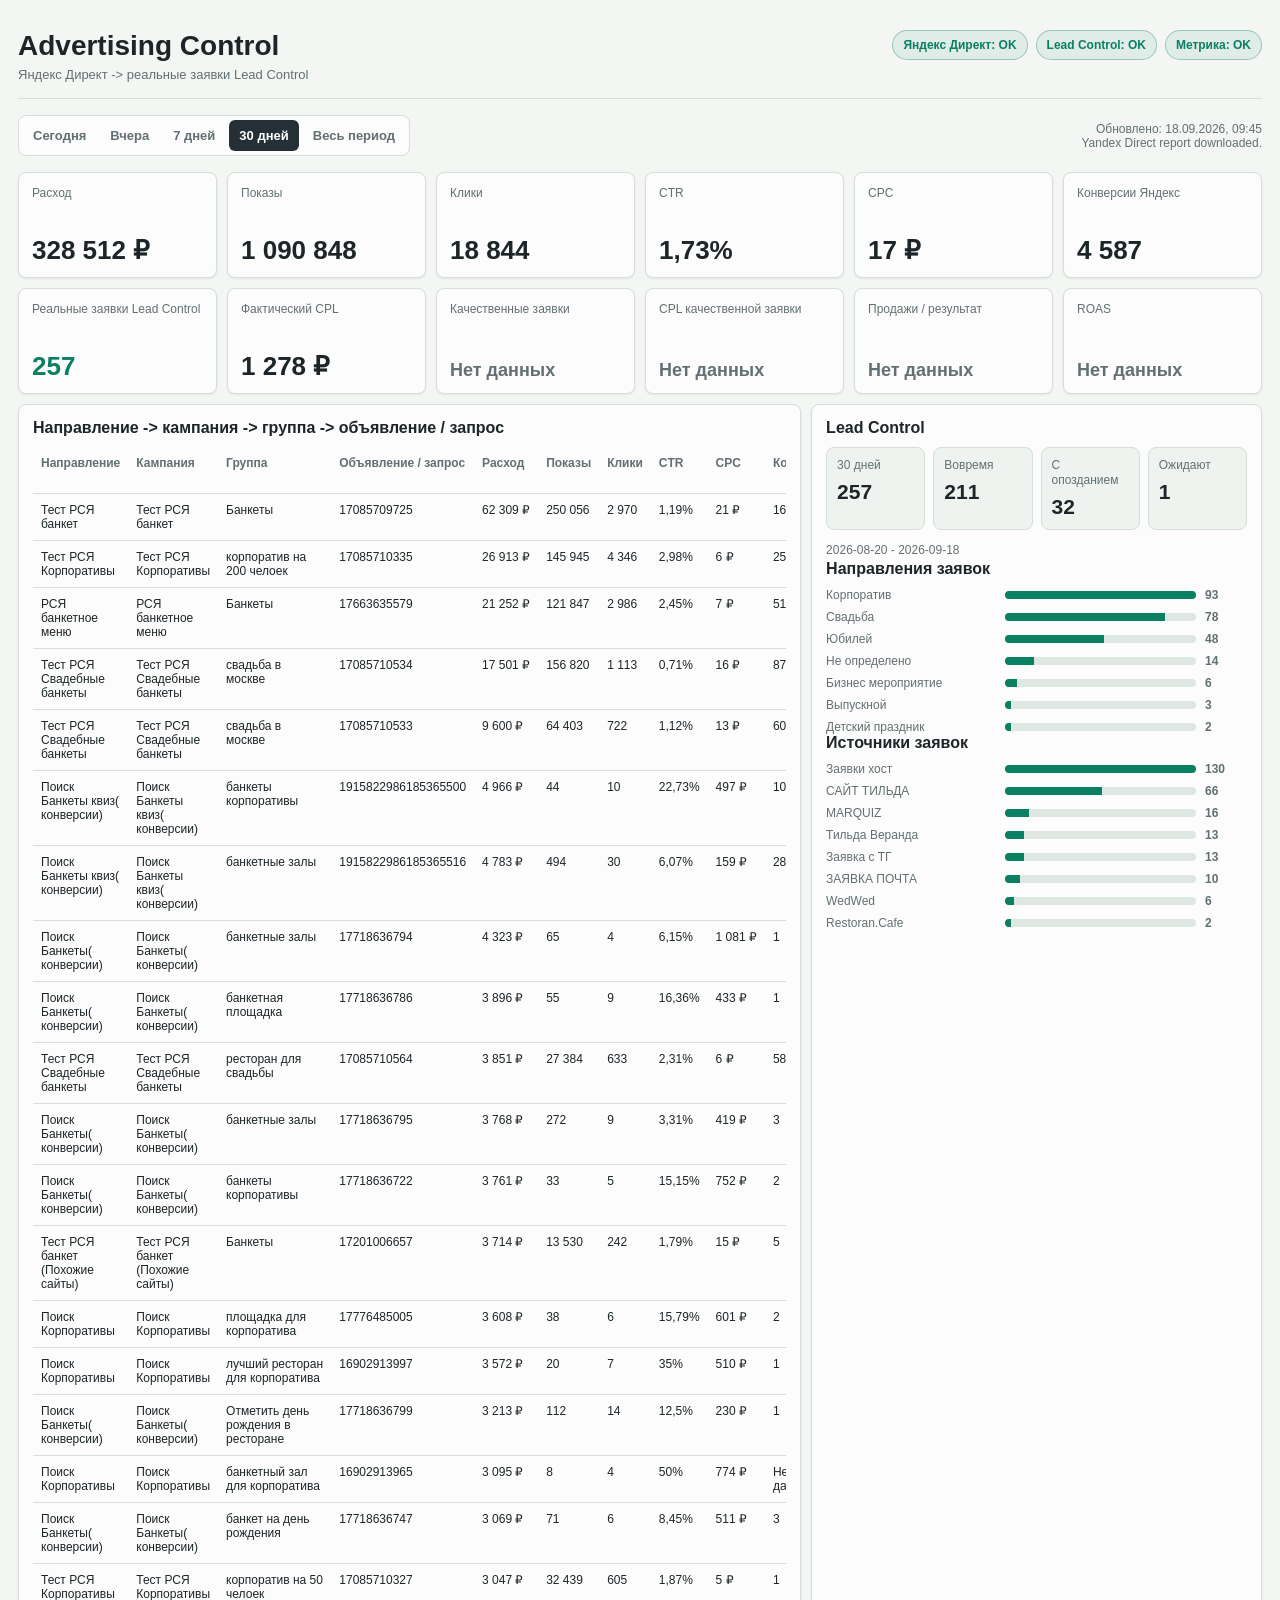
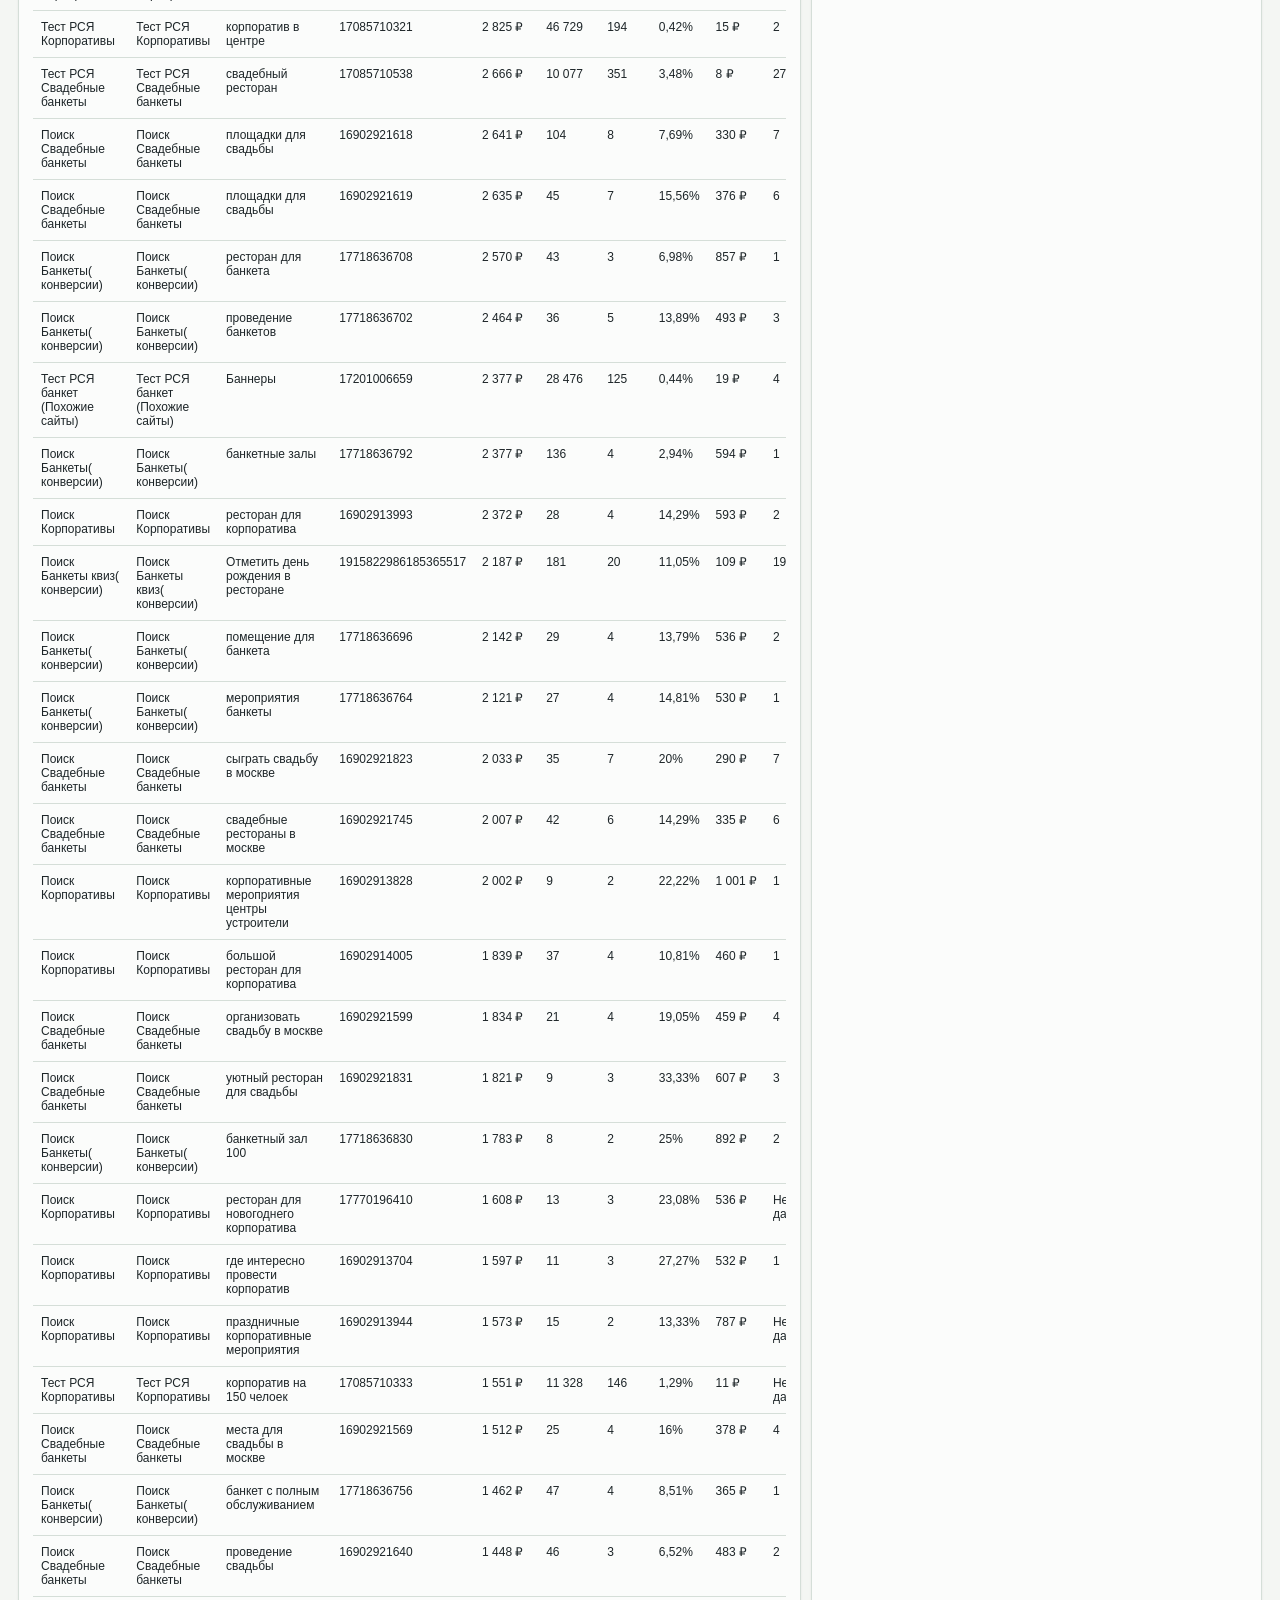
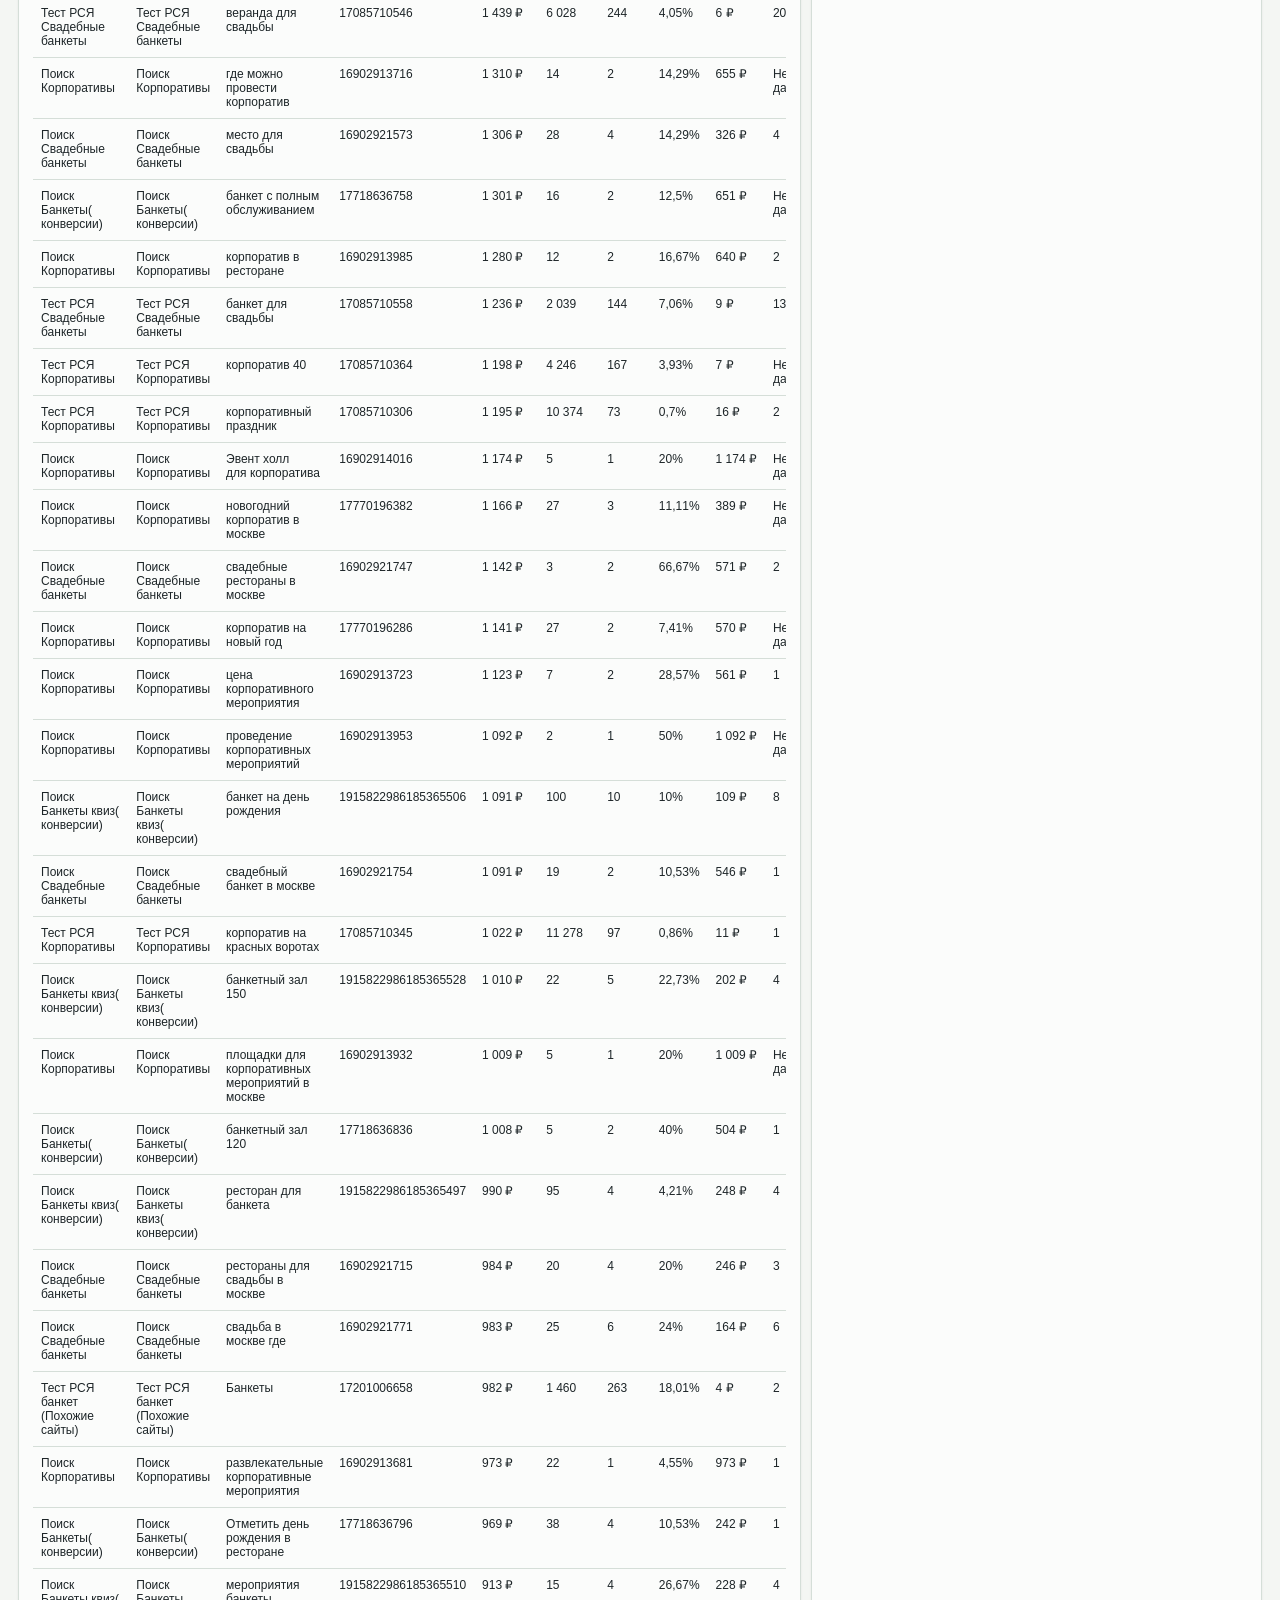
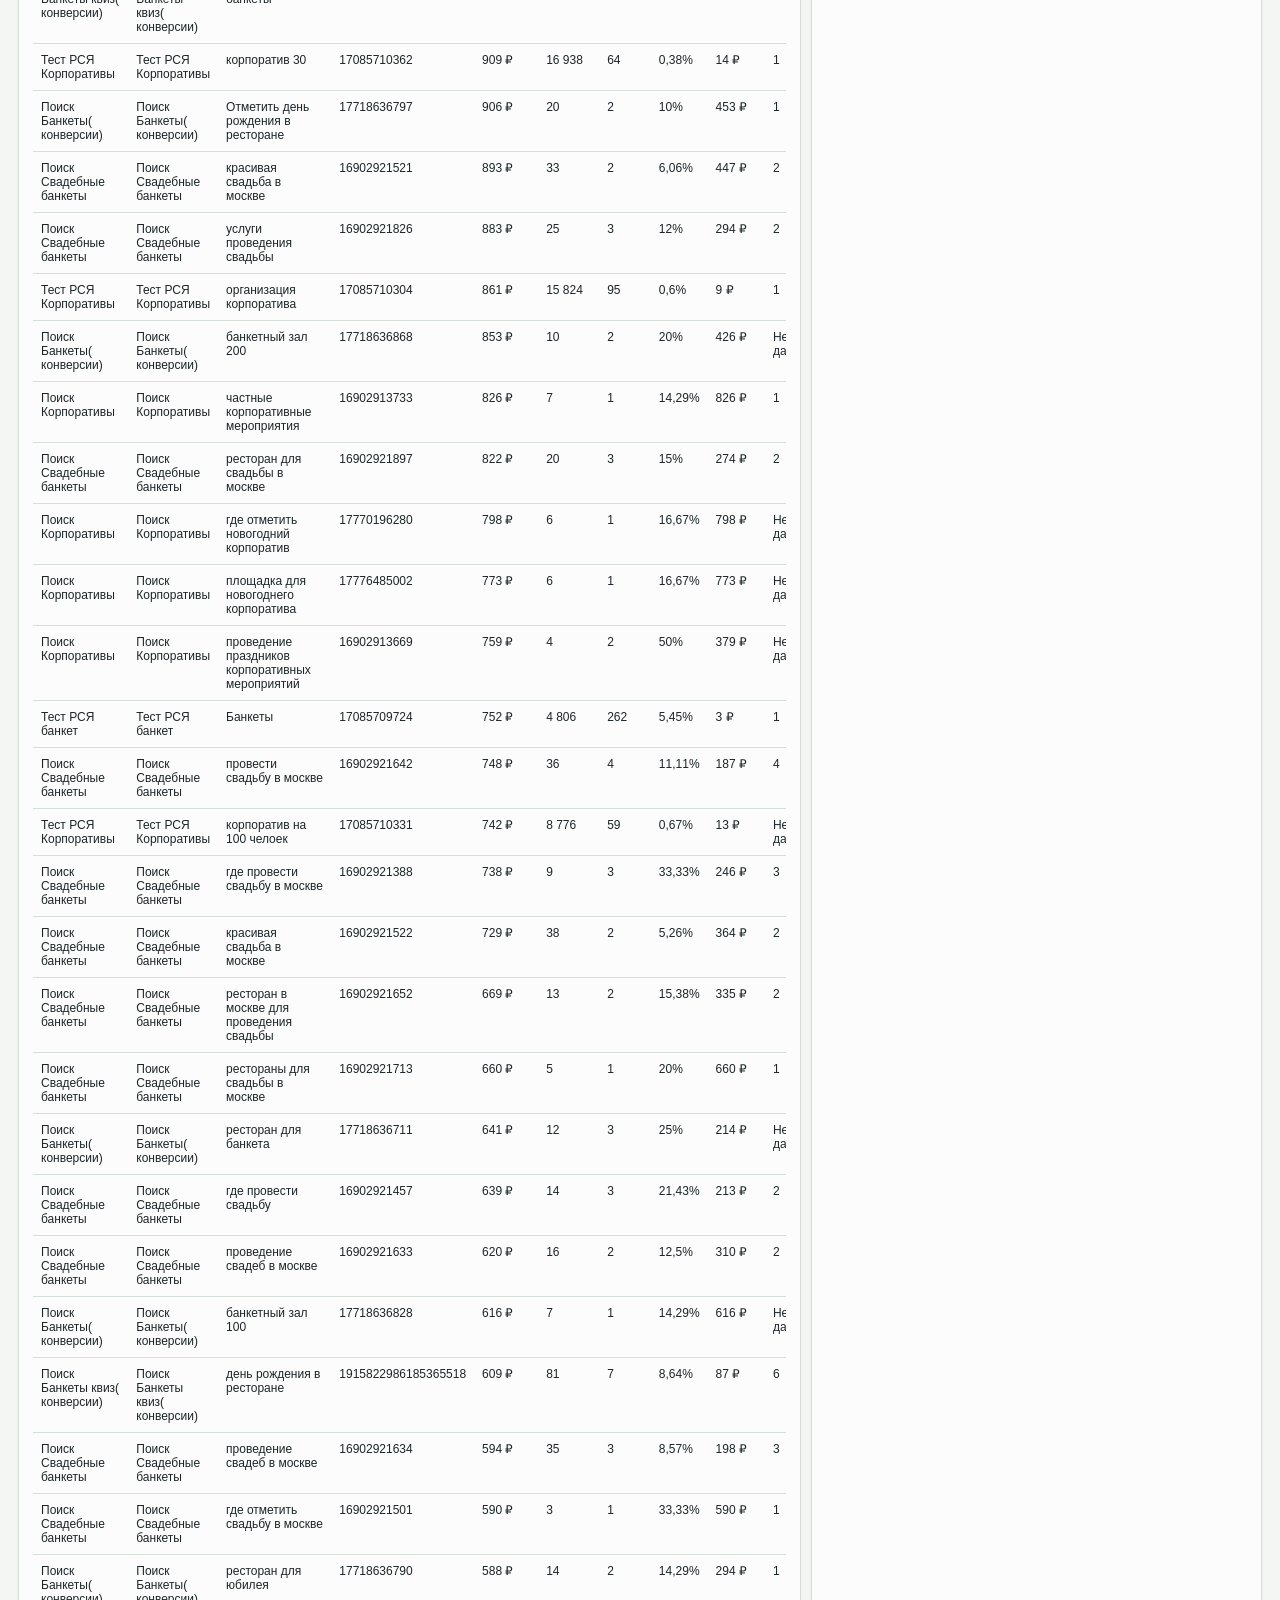
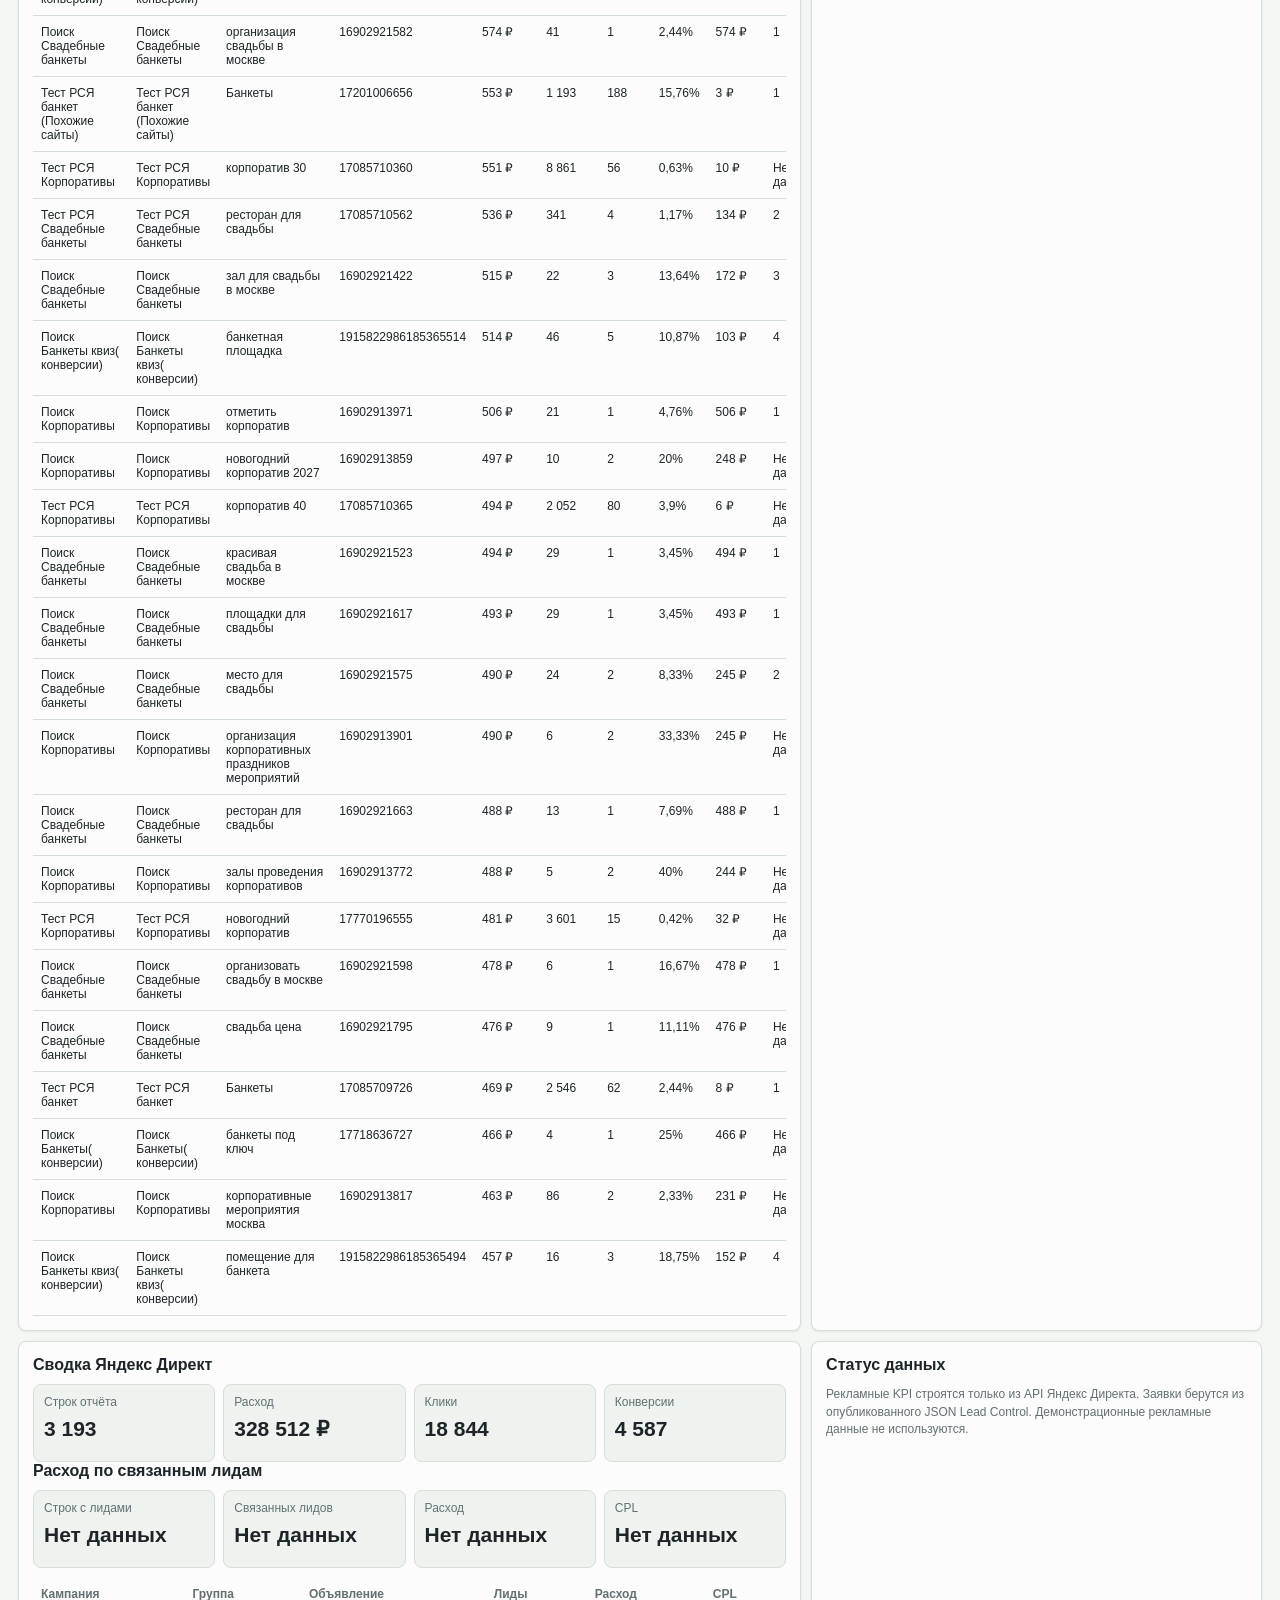
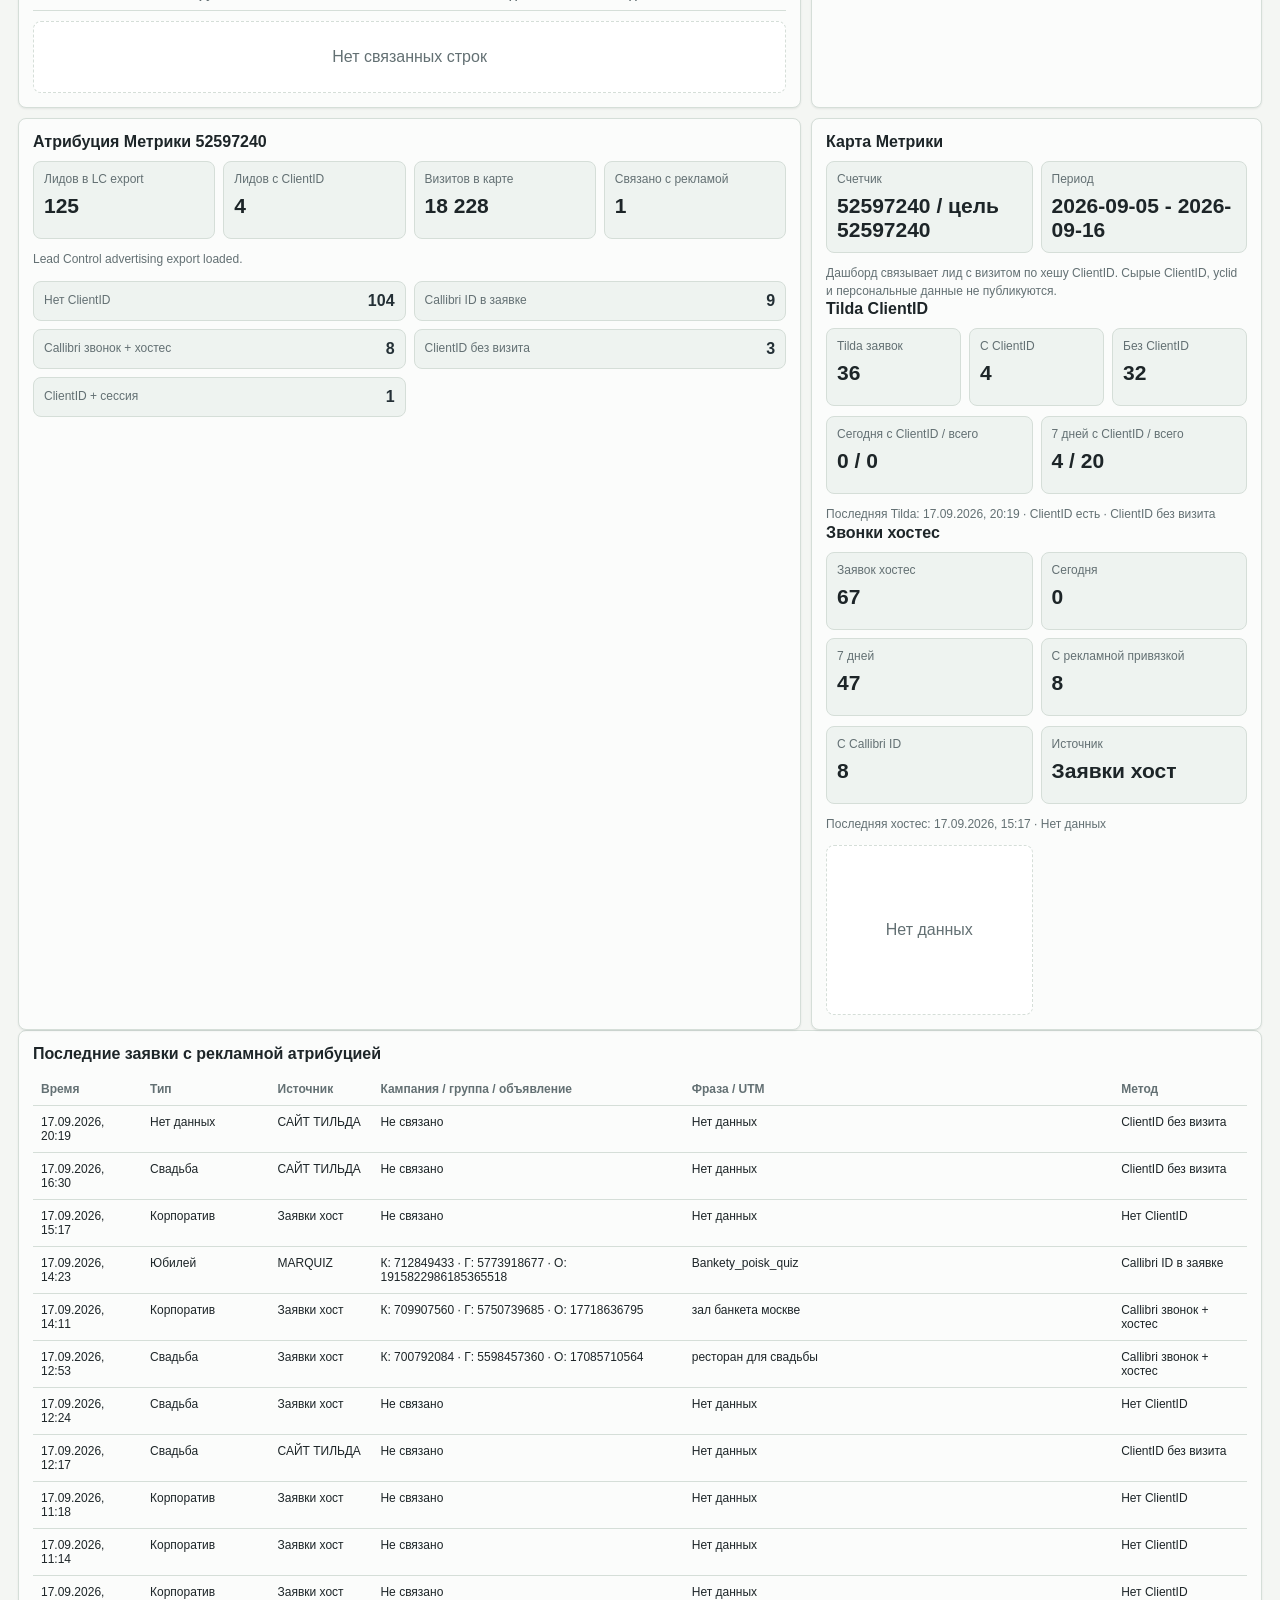
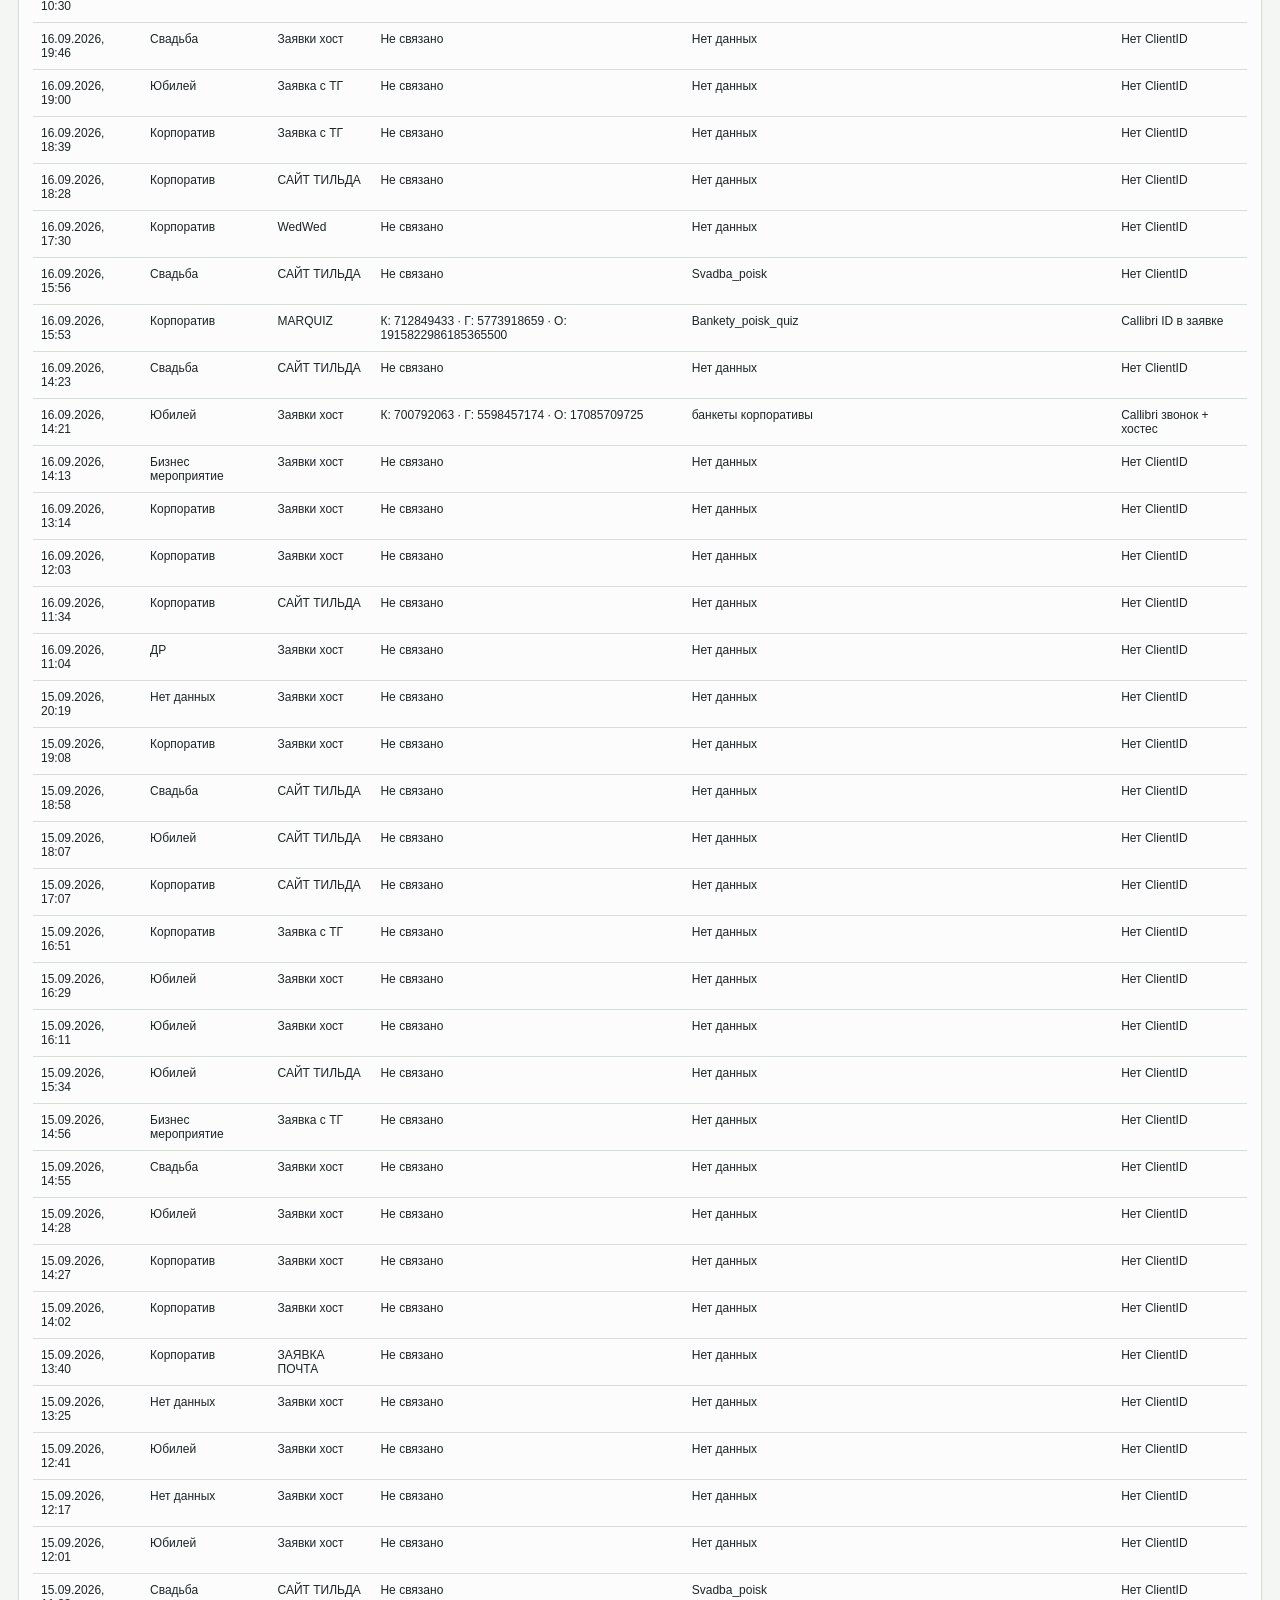
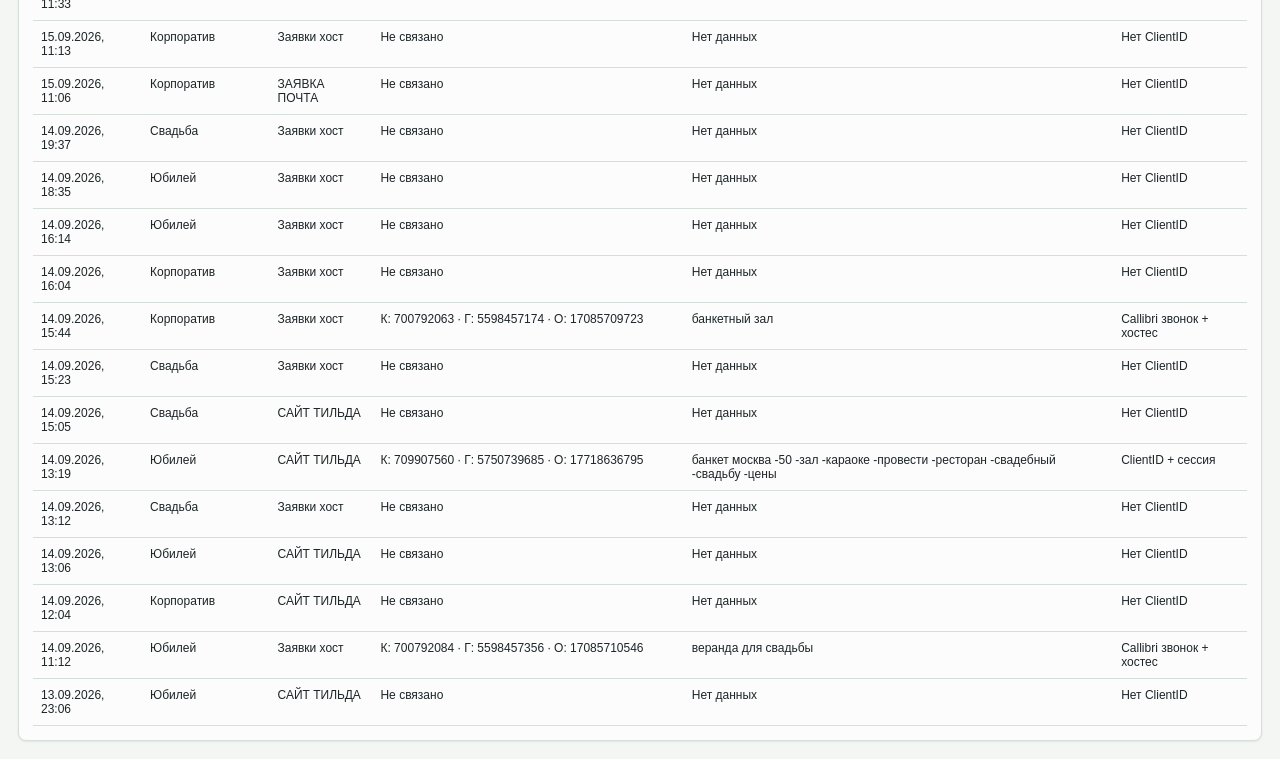
==== commit de4bc6c8: "Show linked spend and Callibri diagnostics" ====
--- a/index.html
+++ b/index.html
@@ -101,6 +101,29 @@
             <div class="mini"><div class="label">Клики</div><b id="directClicks">Нет данных</b></div>
             <div class="mini"><div class="label">Конверсии</div><b id="directConversions">Нет данных</b></div>
           </div>
+          <h2>Расход по связанным лидам</h2>
+          <div class="summary-row linked-spend-summary">
+            <div class="mini"><div class="label">Строк с лидами</div><b id="linkedRows">Нет данных</b></div>
+            <div class="mini"><div class="label">Связанных лидов</div><b id="linkedLeads">Нет данных</b></div>
+            <div class="mini"><div class="label">Расход</div><b id="linkedCost">Нет данных</b></div>
+            <div class="mini"><div class="label">CPL</div><b id="linkedCpl">Нет данных</b></div>
+          </div>
+          <div class="table-wrap">
+            <table aria-label="Расход и CPL по связанным лидам">
+              <thead>
+                <tr>
+                  <th>Кампания</th>
+                  <th>Группа</th>
+                  <th>Объявление</th>
+                  <th>Лиды</th>
+                  <th>Расход</th>
+                  <th>CPL</th>
+                </tr>
+              </thead>
+              <tbody id="linkedSpendBody"></tbody>
+            </table>
+          </div>
+          <div id="linkedSpendEmpty" class="empty-state compact-empty">Нет связанных строк</div>
         </article>
         <article class="card panel">
           <h2>Статус данных</h2>
@@ -151,6 +174,7 @@
             <div class="mini"><div class="label">Источник</div><b>Заявки хост</b></div>
           </div>
           <p id="hostessLatest" class="footnote">Нет данных</p>
+          <div id="hostessStatus" class="method-grid"></div>
         </aside>
       </section>
 
--- a/assets/styles.css
+++ b/assets/styles.css
@@ -234,6 +234,10 @@
   margin-bottom: 10px;
 }
 
+.summary-row.linked-spend-summary {
+  margin: 10px 0;
+}
+
 .attribution-summary {
   margin-bottom: 10px;
 }
@@ -349,6 +353,11 @@
   background: #fff;
 }
 
+.empty-state.compact-empty {
+  min-height: 72px;
+  margin-top: 10px;
+}
+
 .footnote {
   margin-top: 12px;
   color: var(--muted);
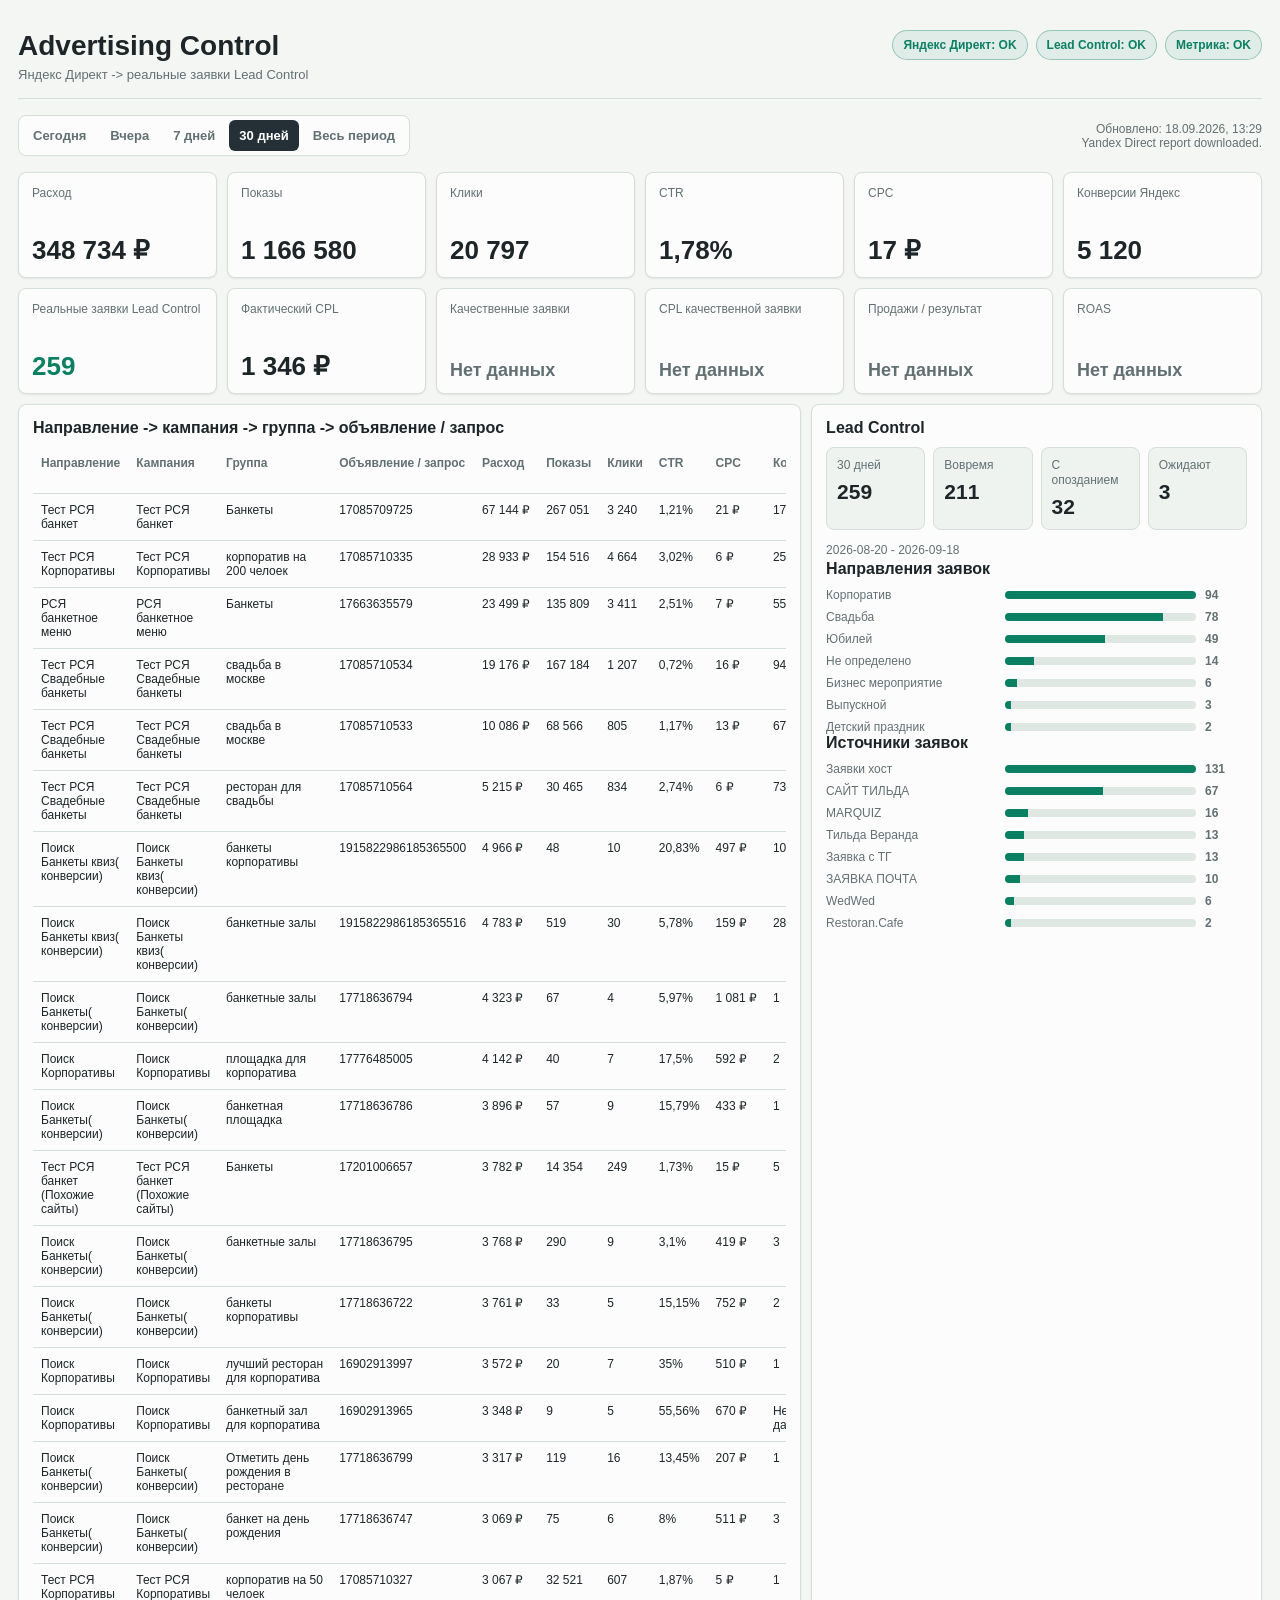
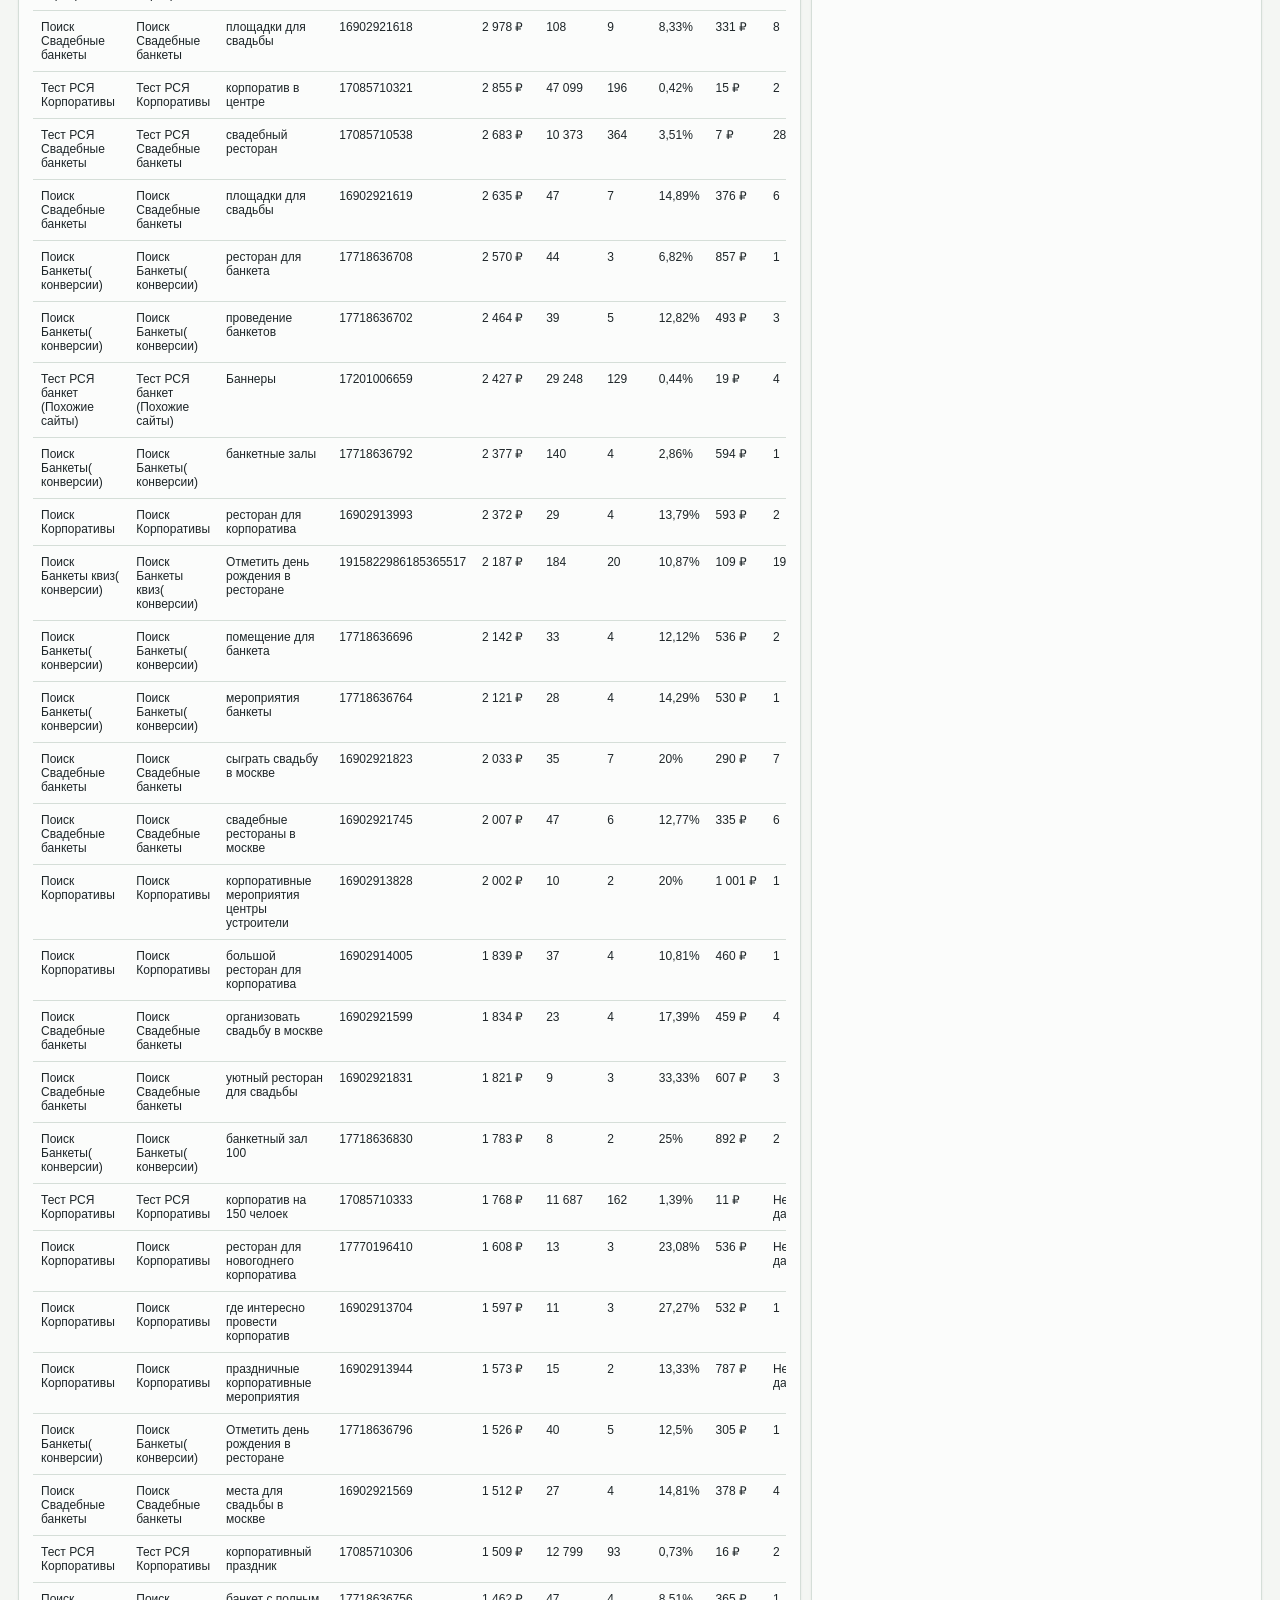
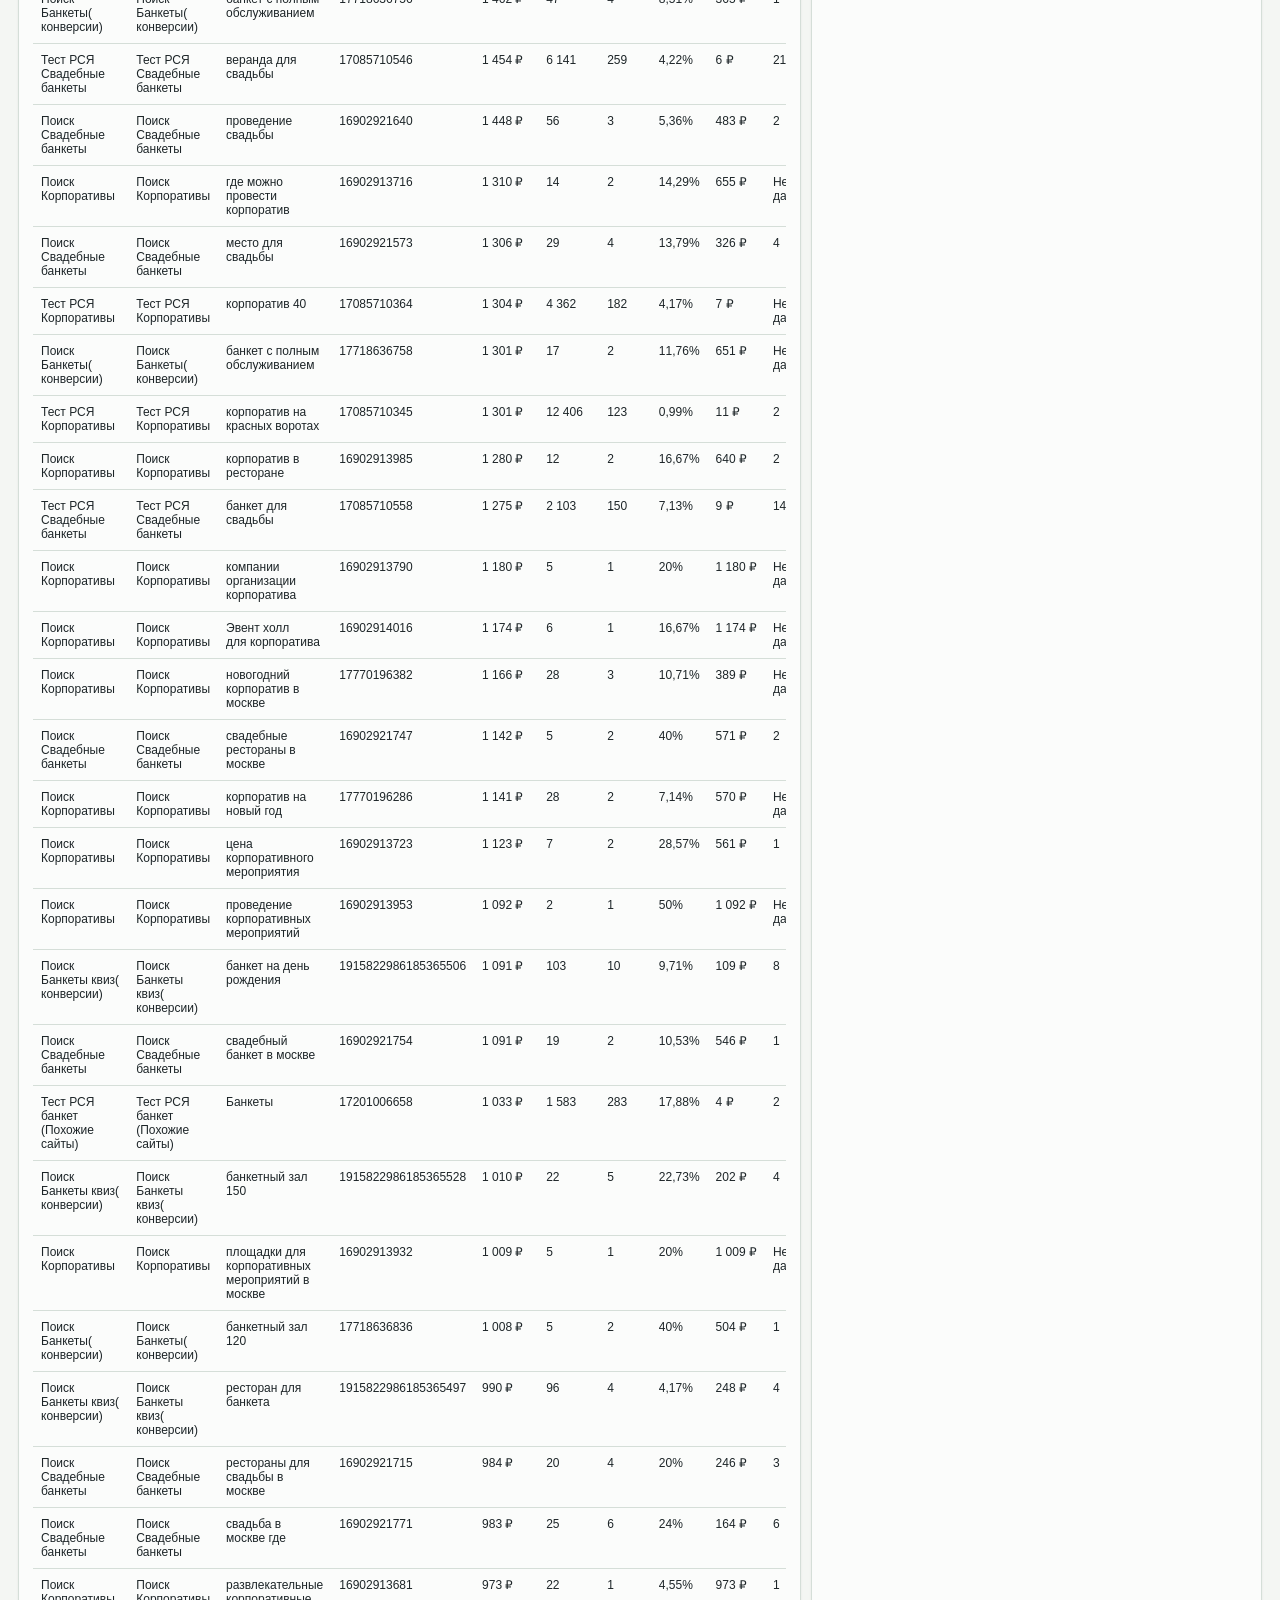
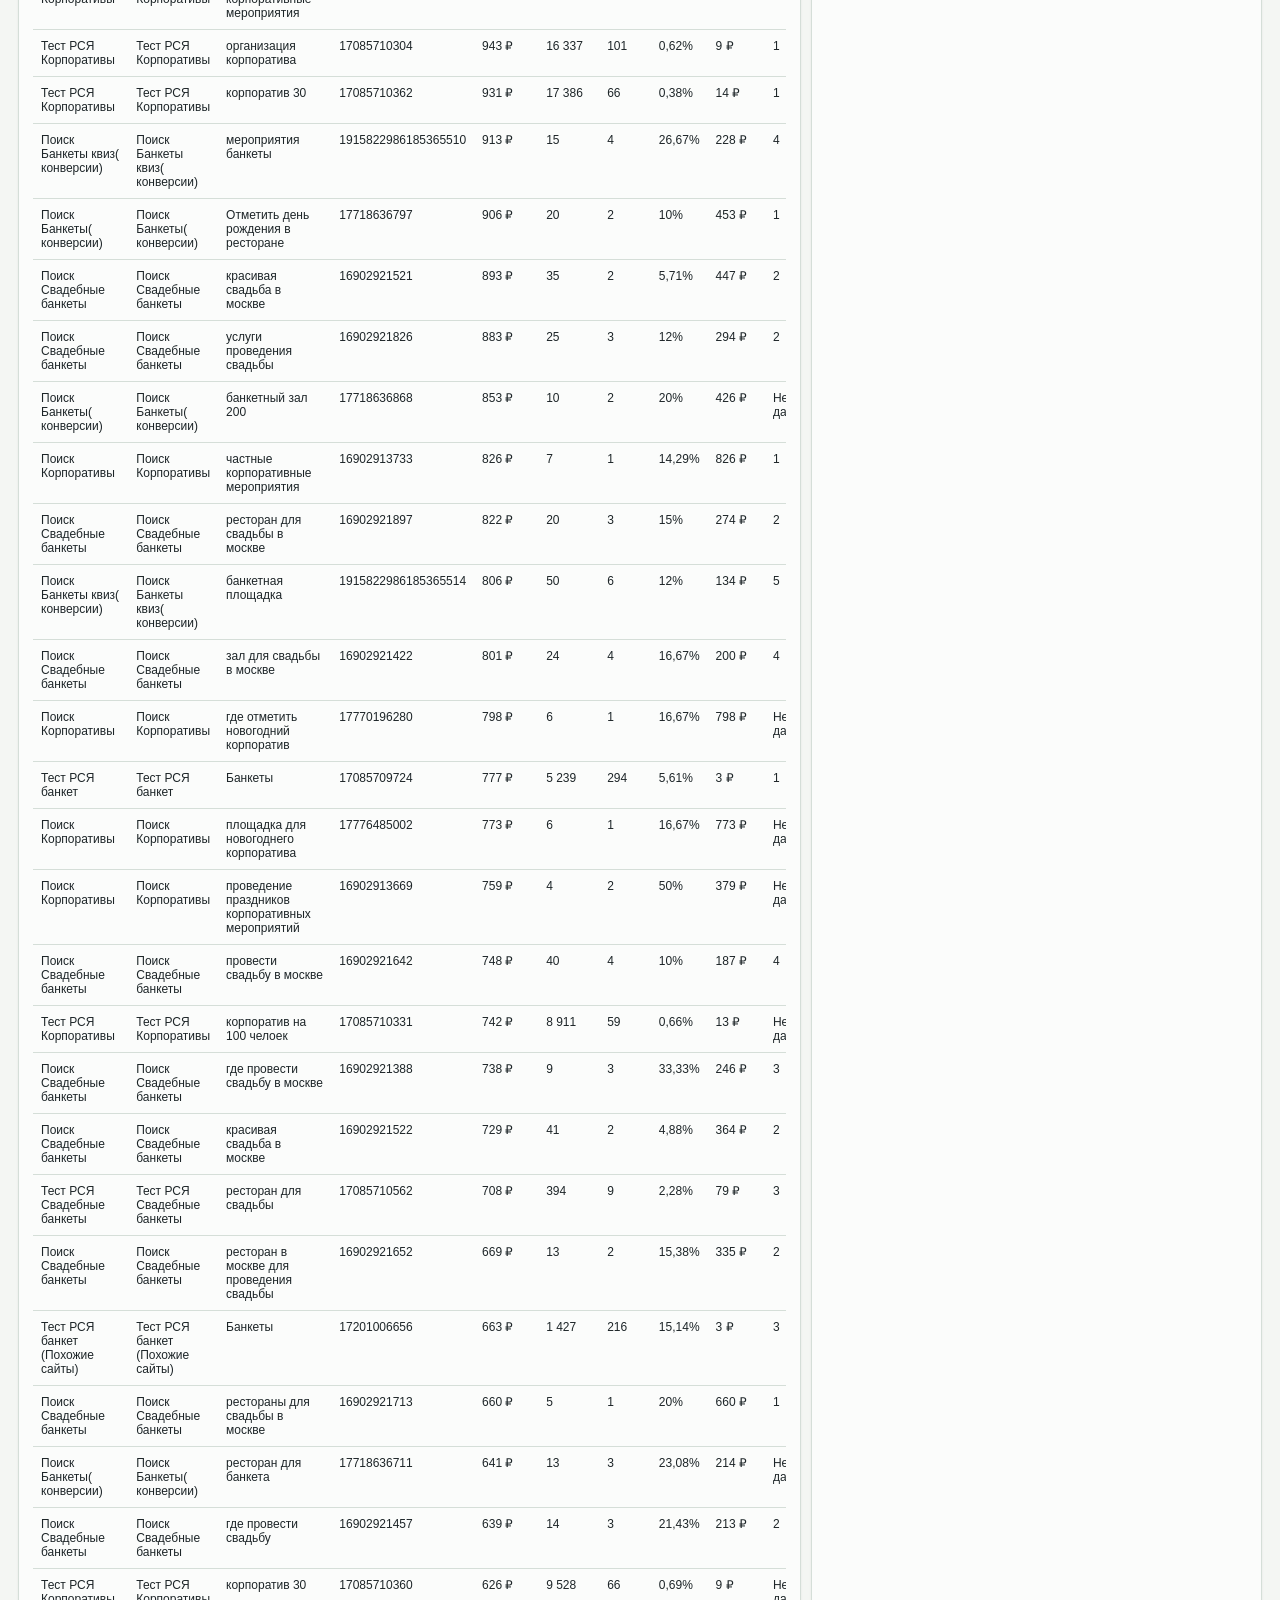
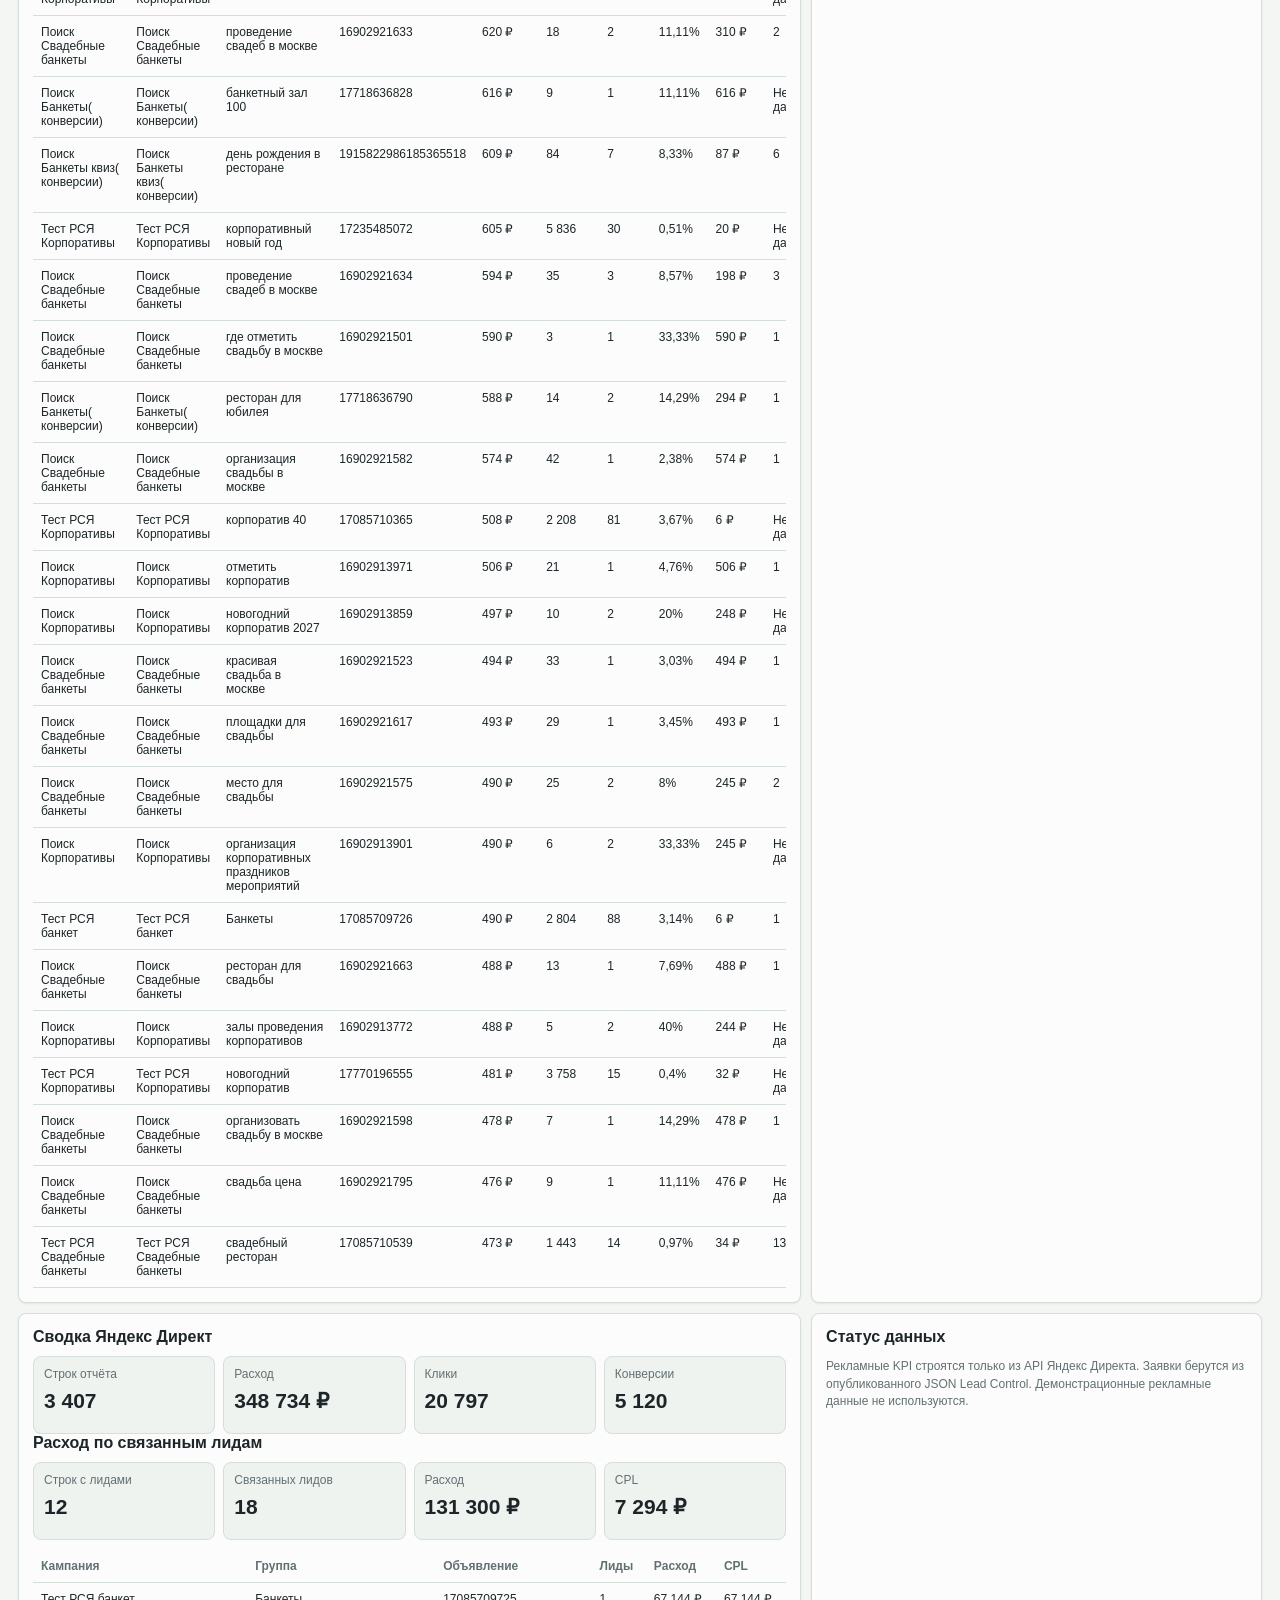
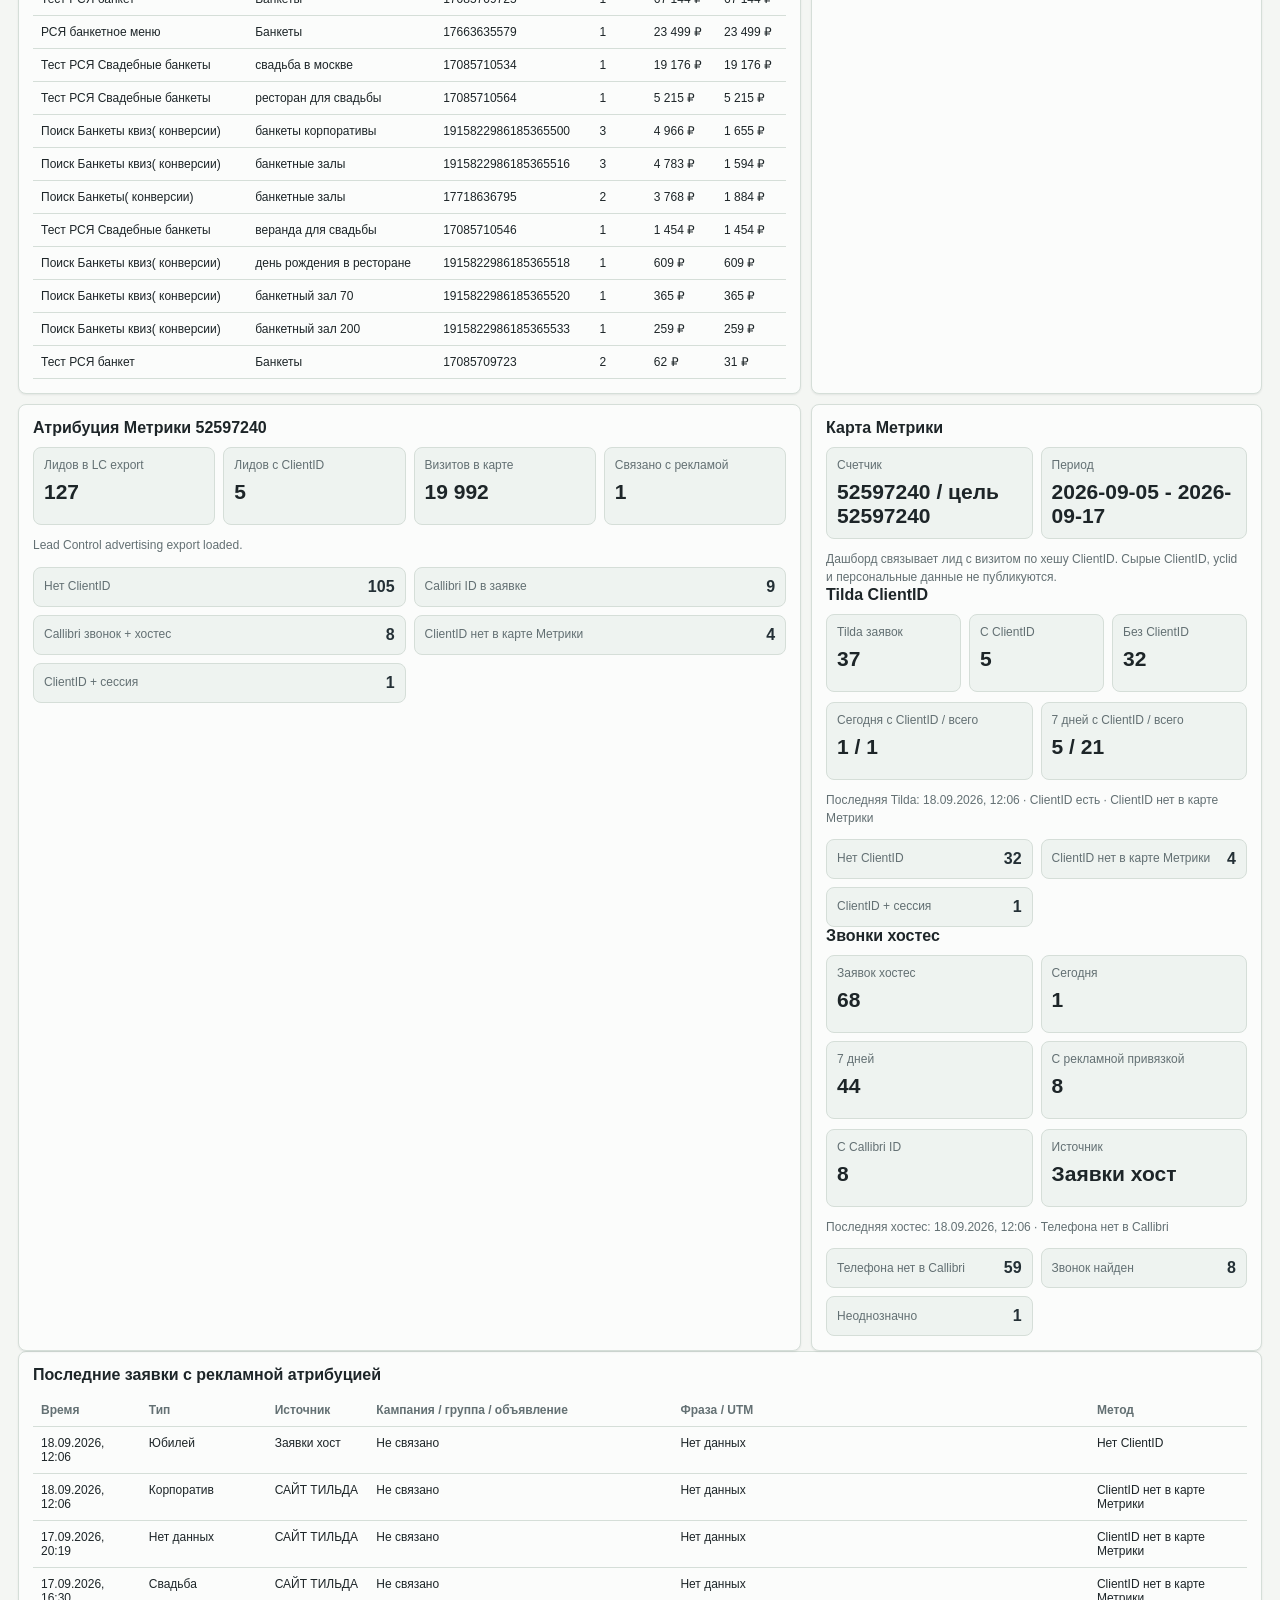
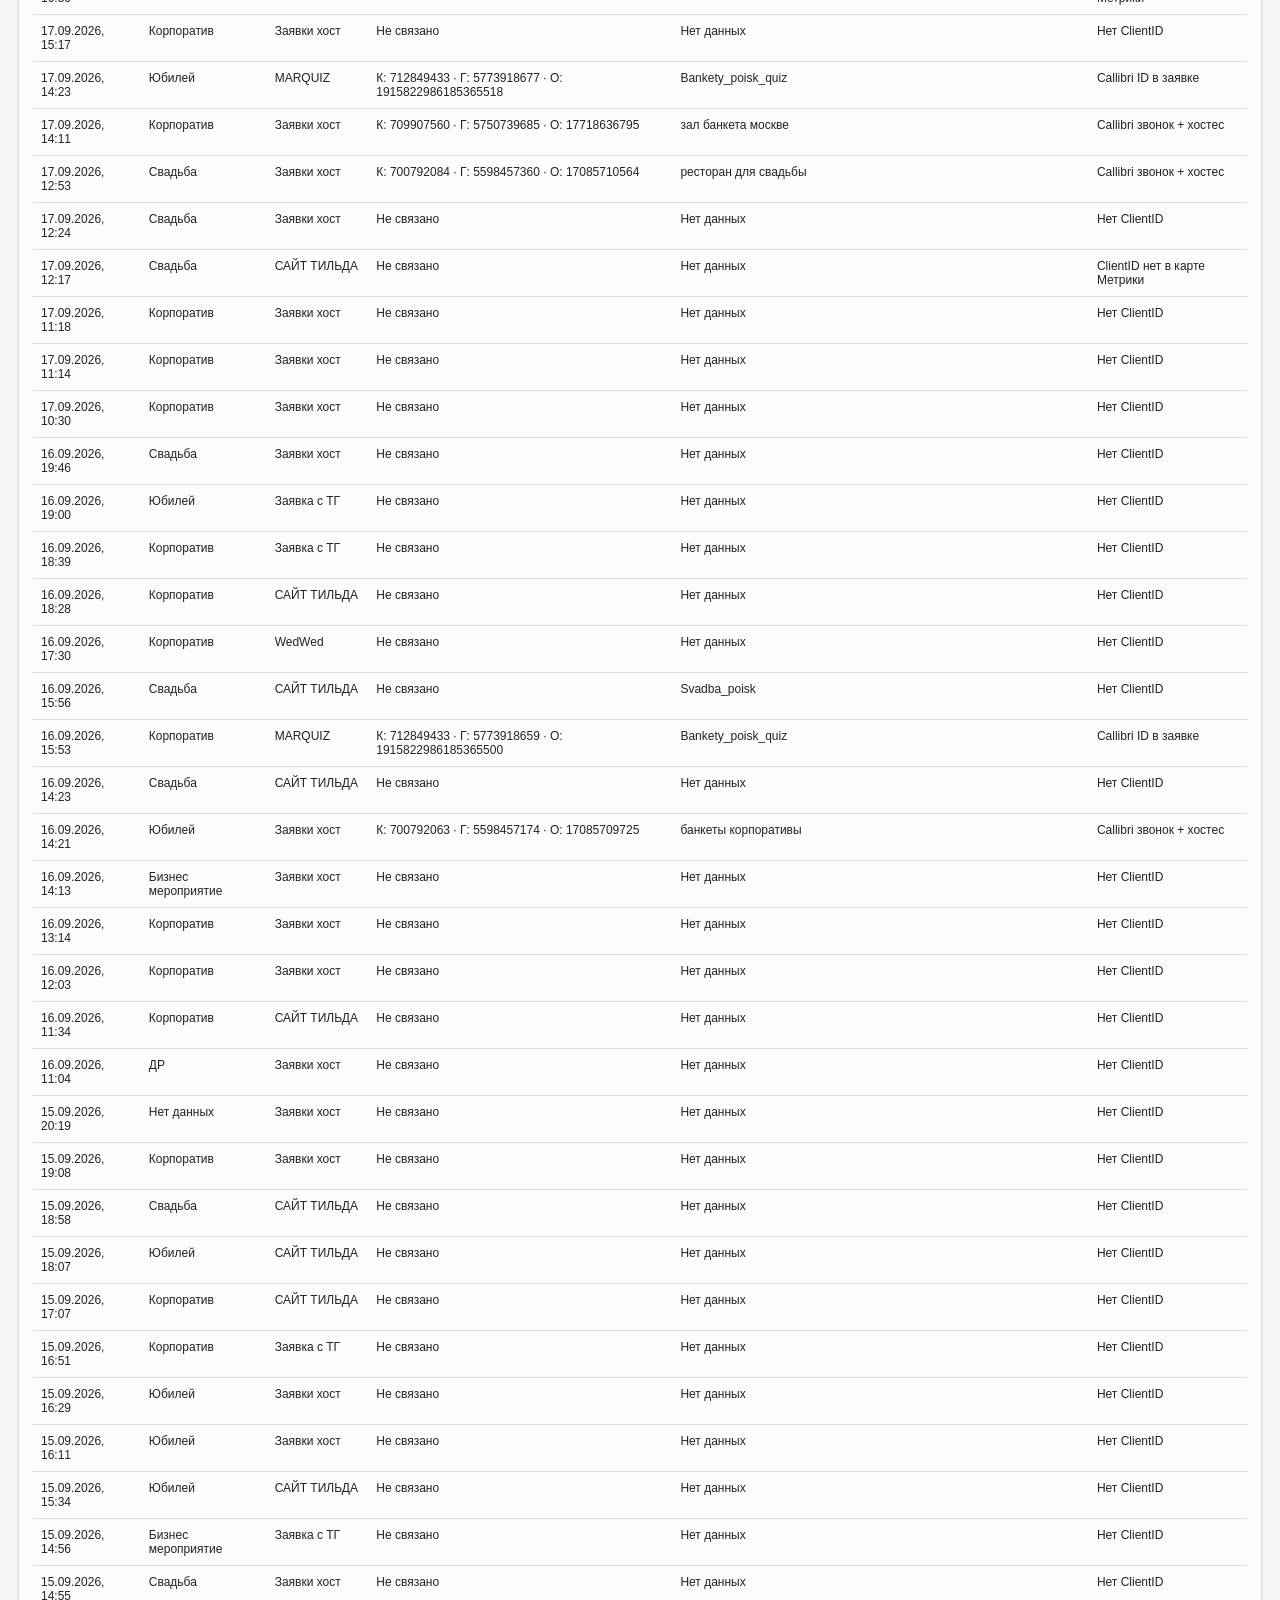
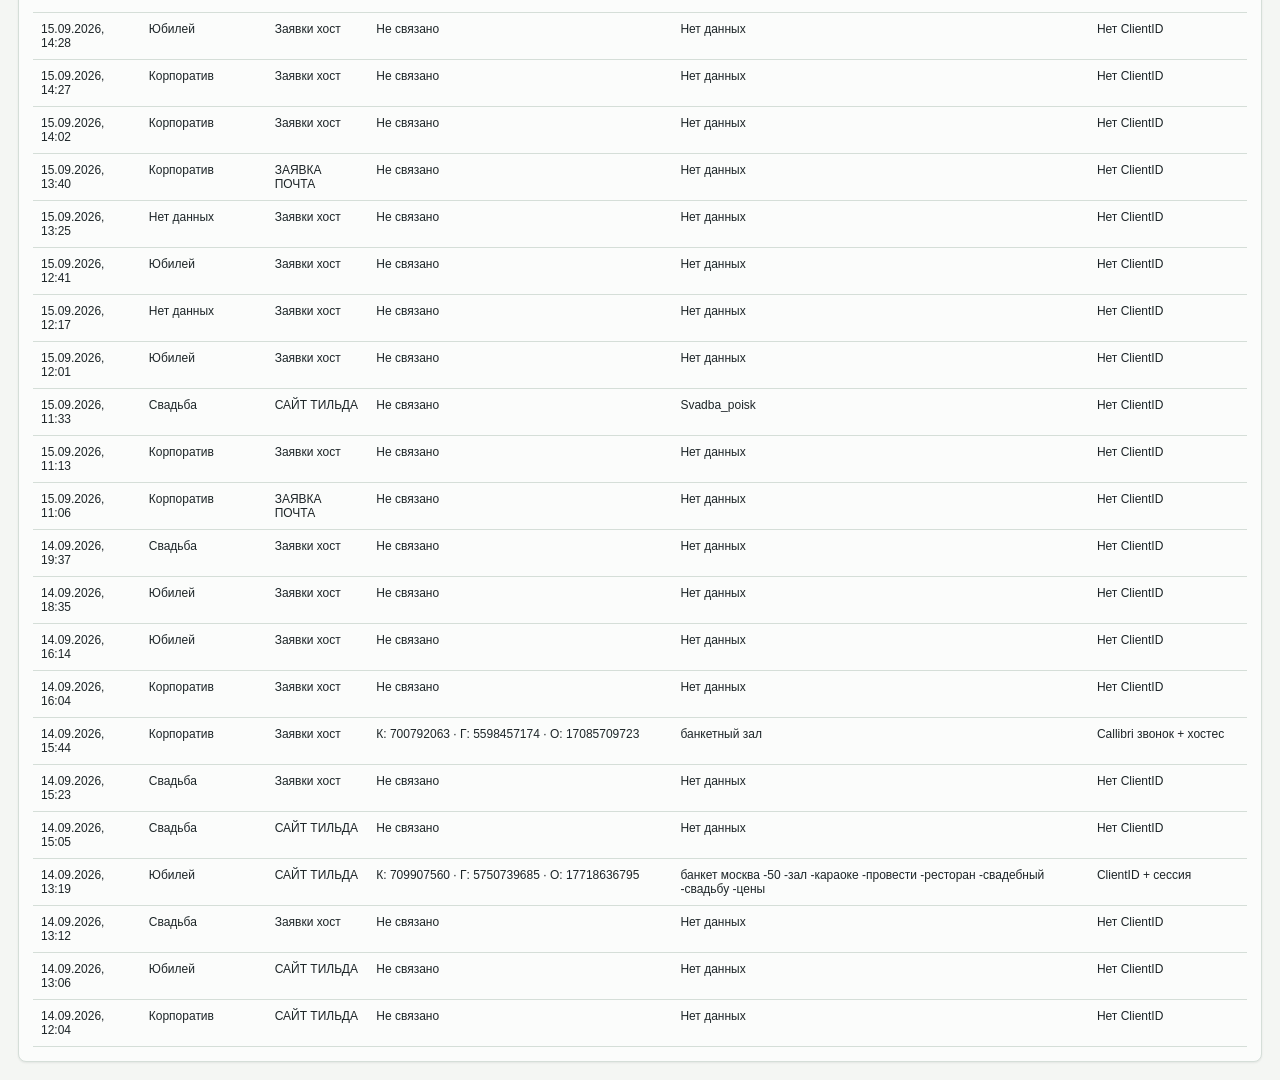
==== commit 9e04d27e: "Explain Tilda ClientID map misses" ====
--- a/index.html
+++ b/index.html
@@ -162,6 +162,7 @@
             <div class="mini"><div class="label">7 дней с ClientID / всего</div><b id="tilda7Days">Нет данных</b></div>
           </div>
           <p id="tildaLatest" class="footnote">Нет данных</p>
+          <div id="tildaStatus" class="method-grid"></div>
           <h2>Звонки хостес</h2>
           <div class="summary-row hostess-summary">
             <div class="mini"><div class="label">Заявок хостес</div><b id="hostessTotal">Нет данных</b></div>
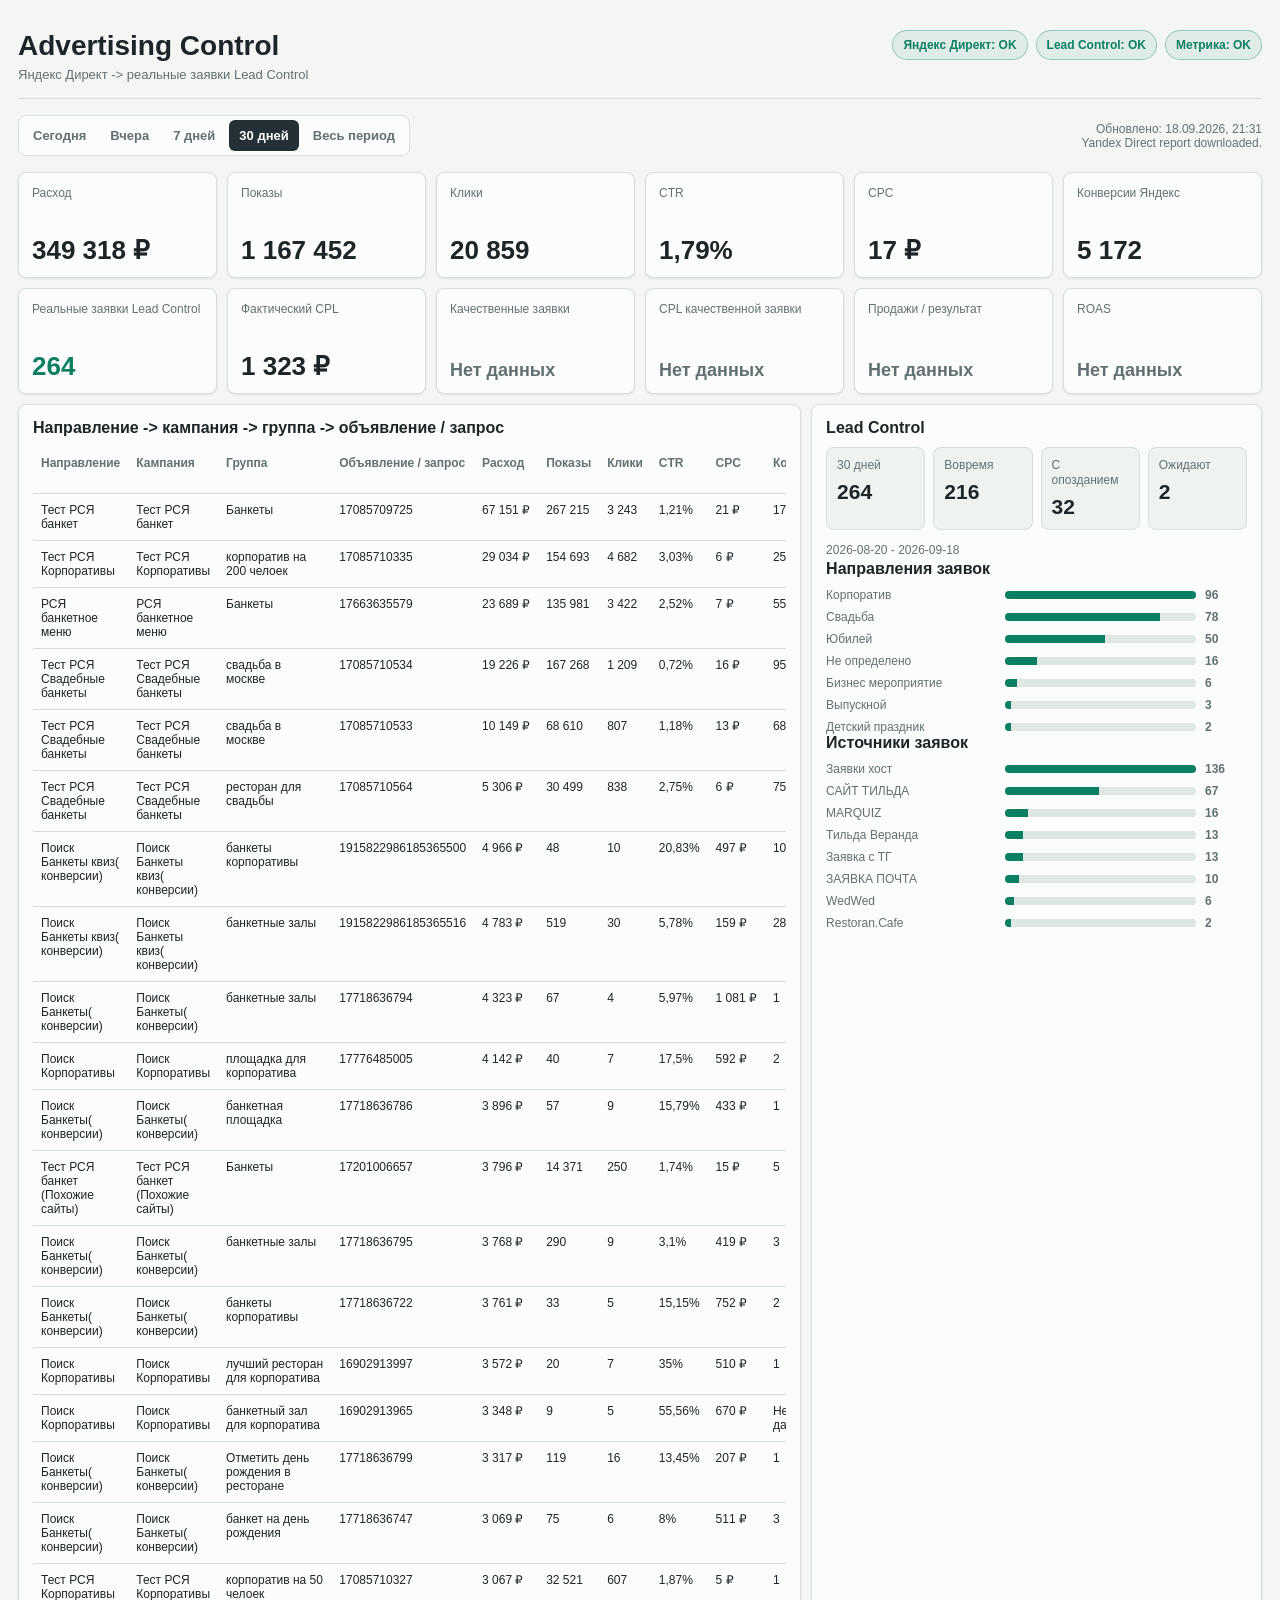
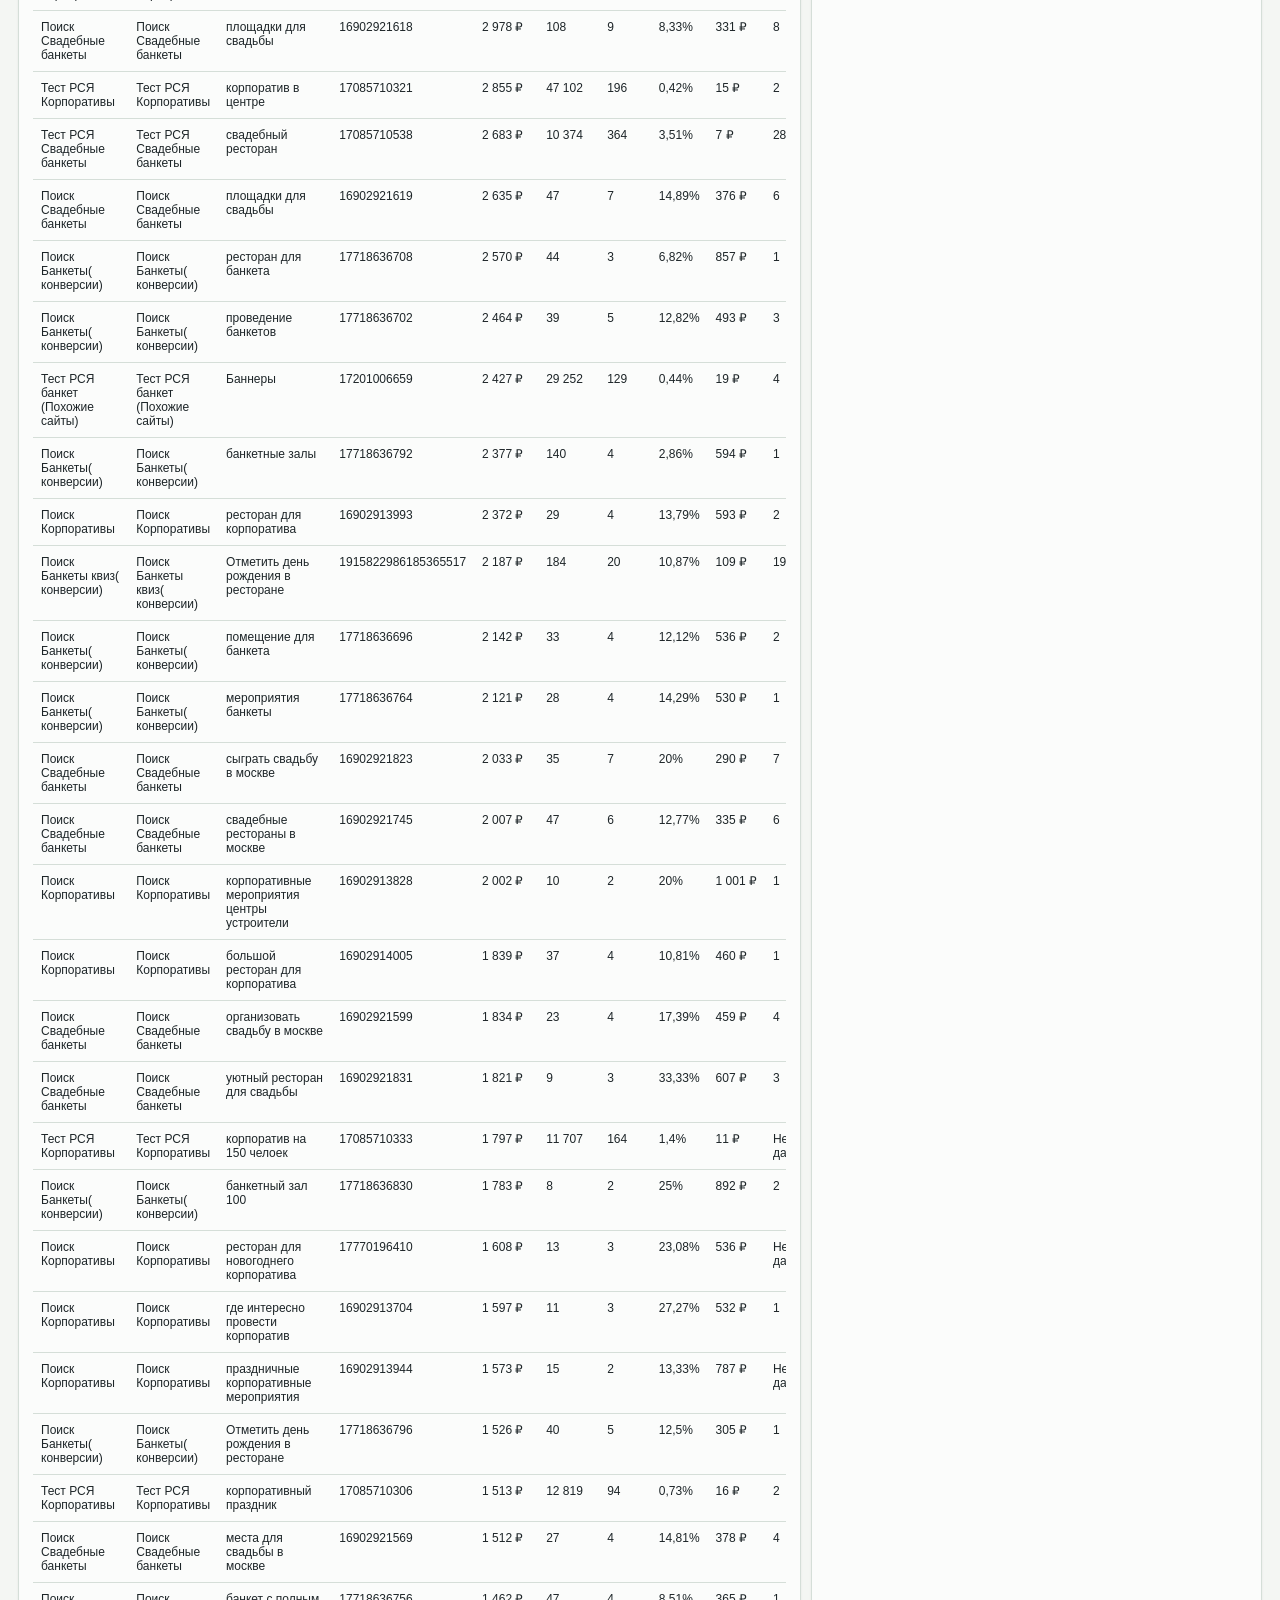
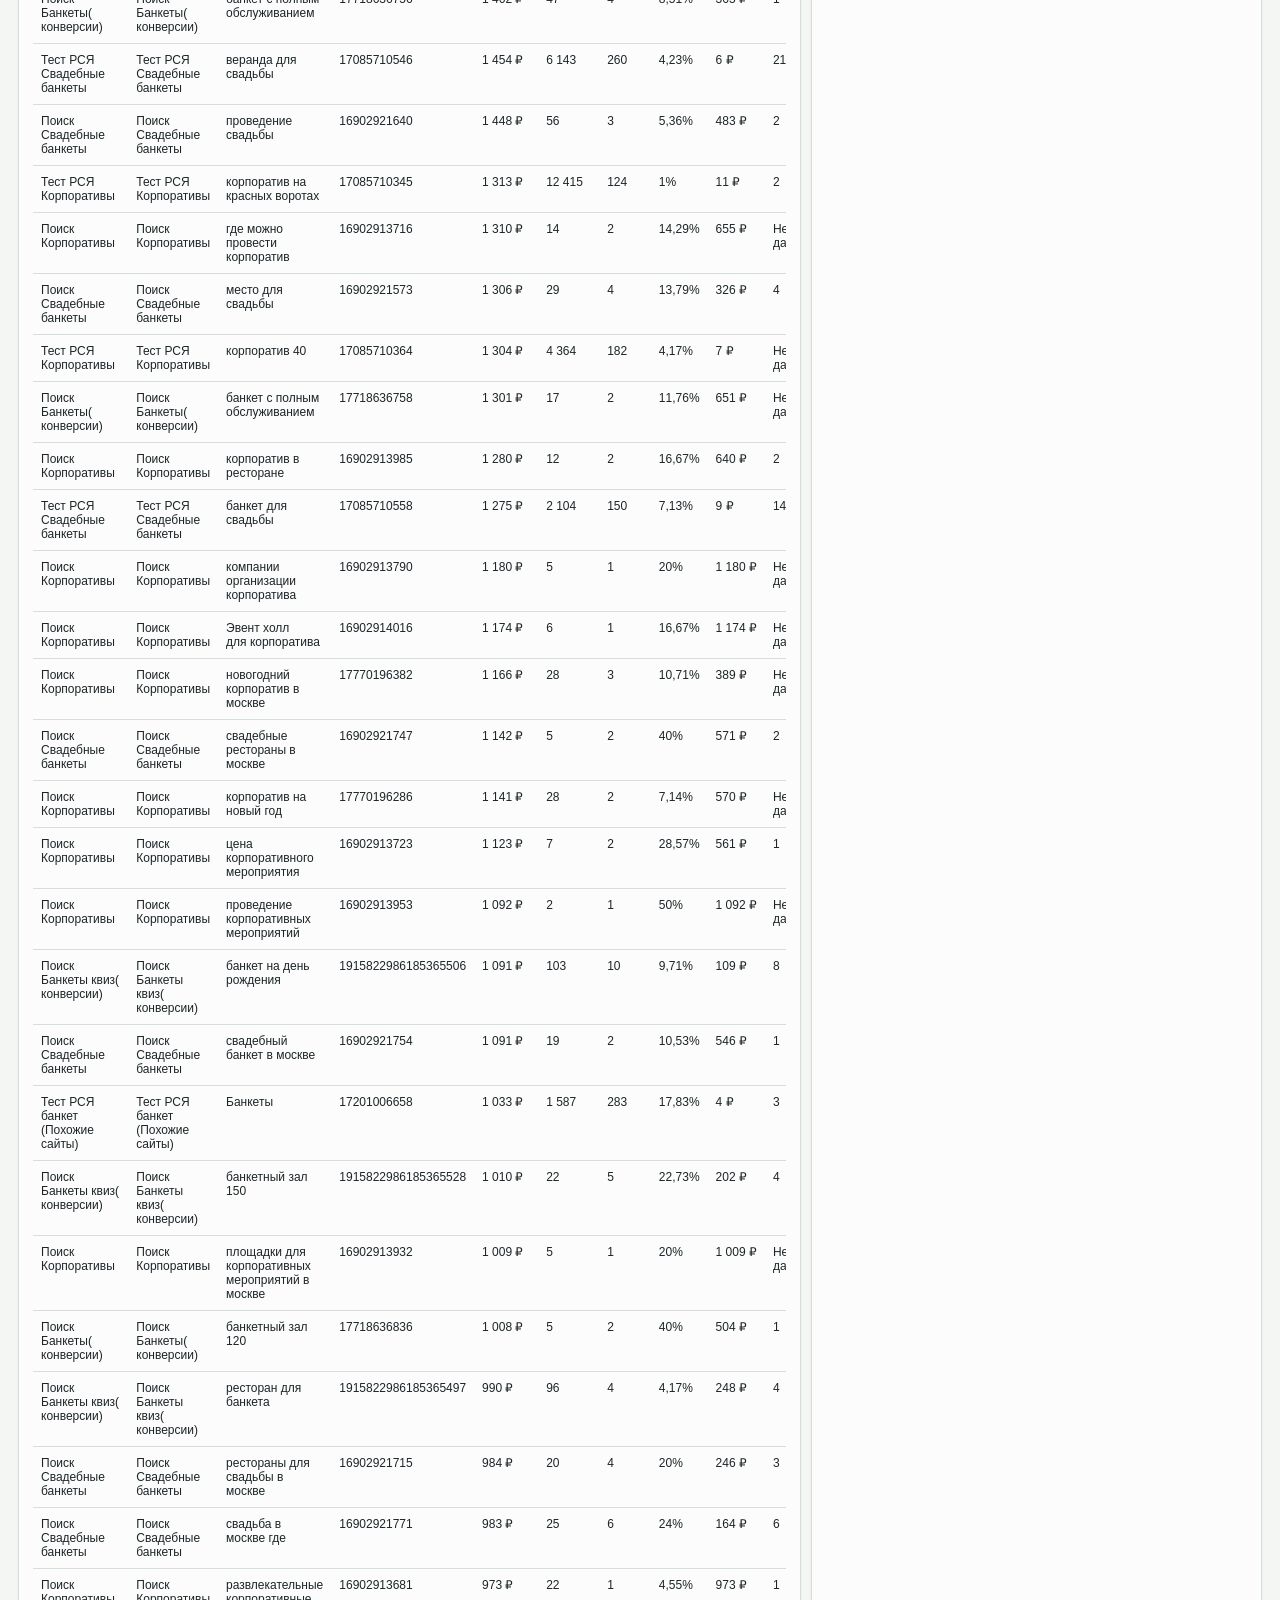
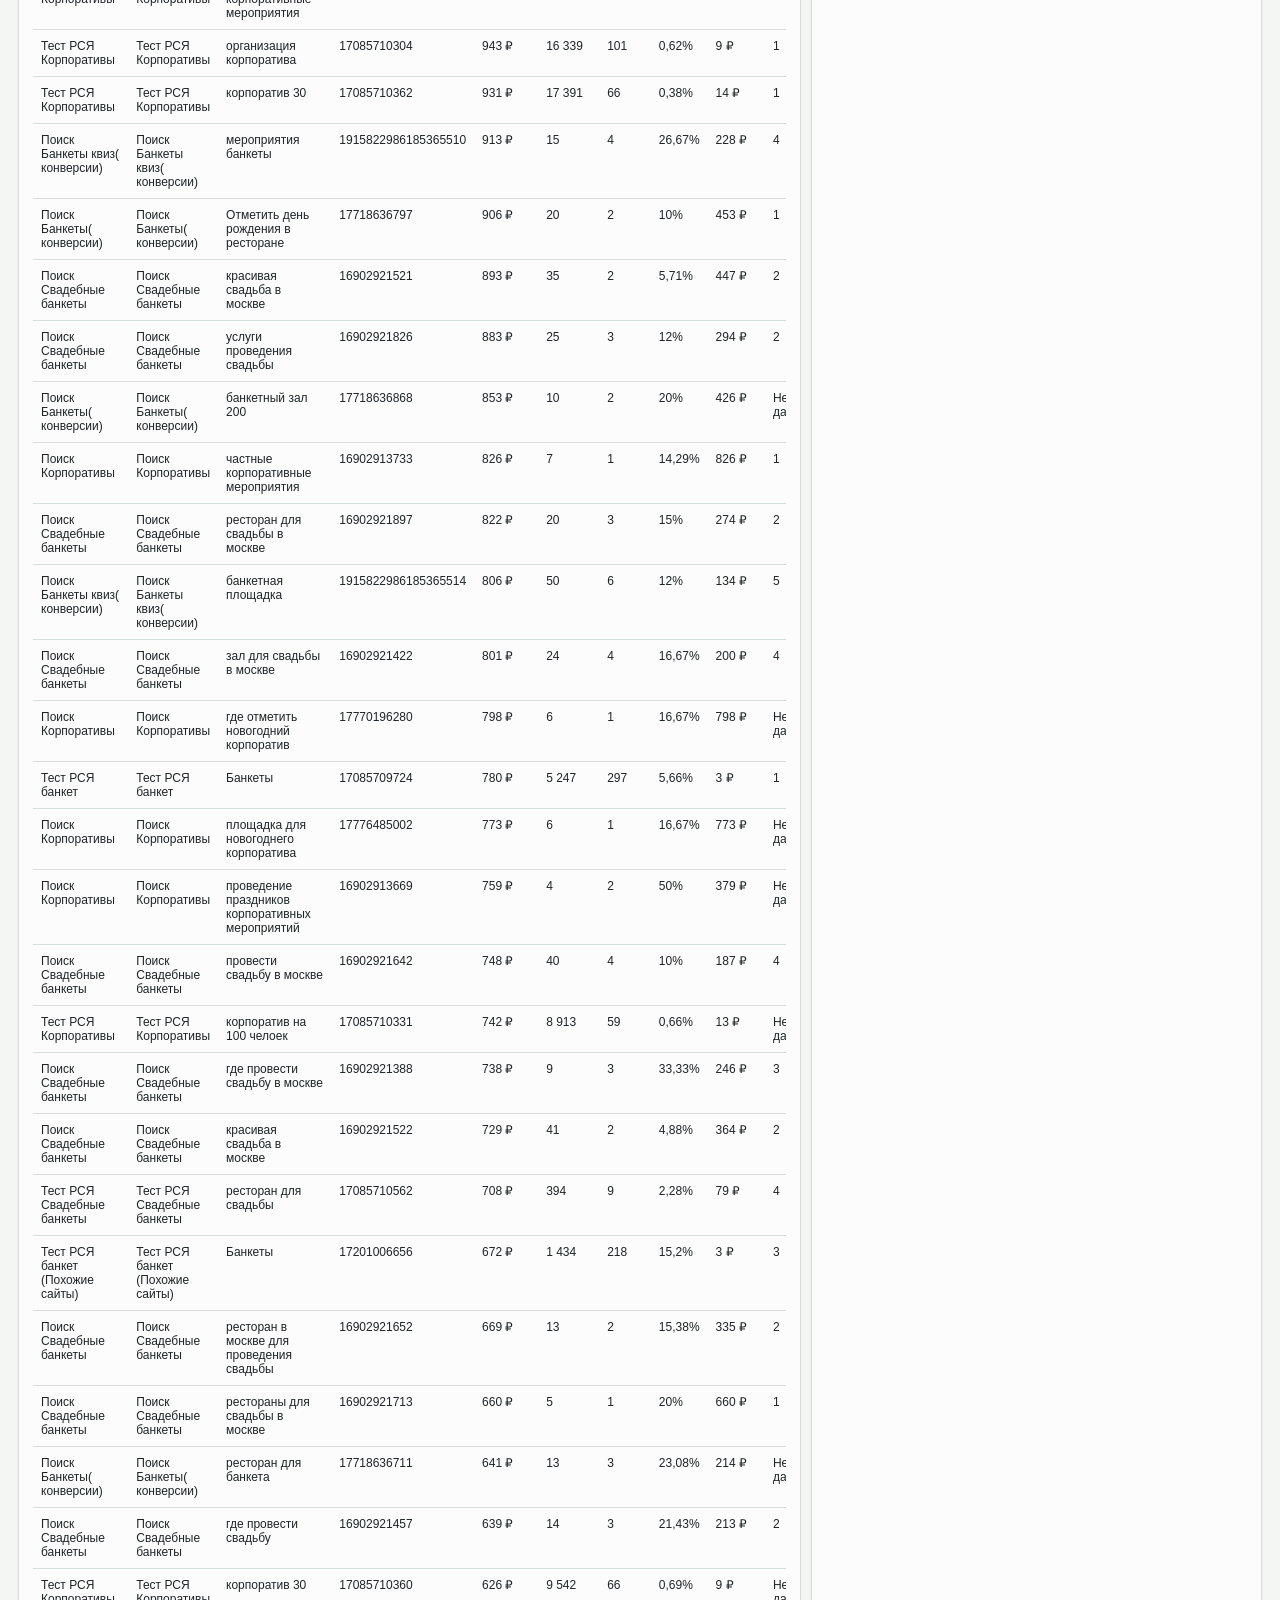
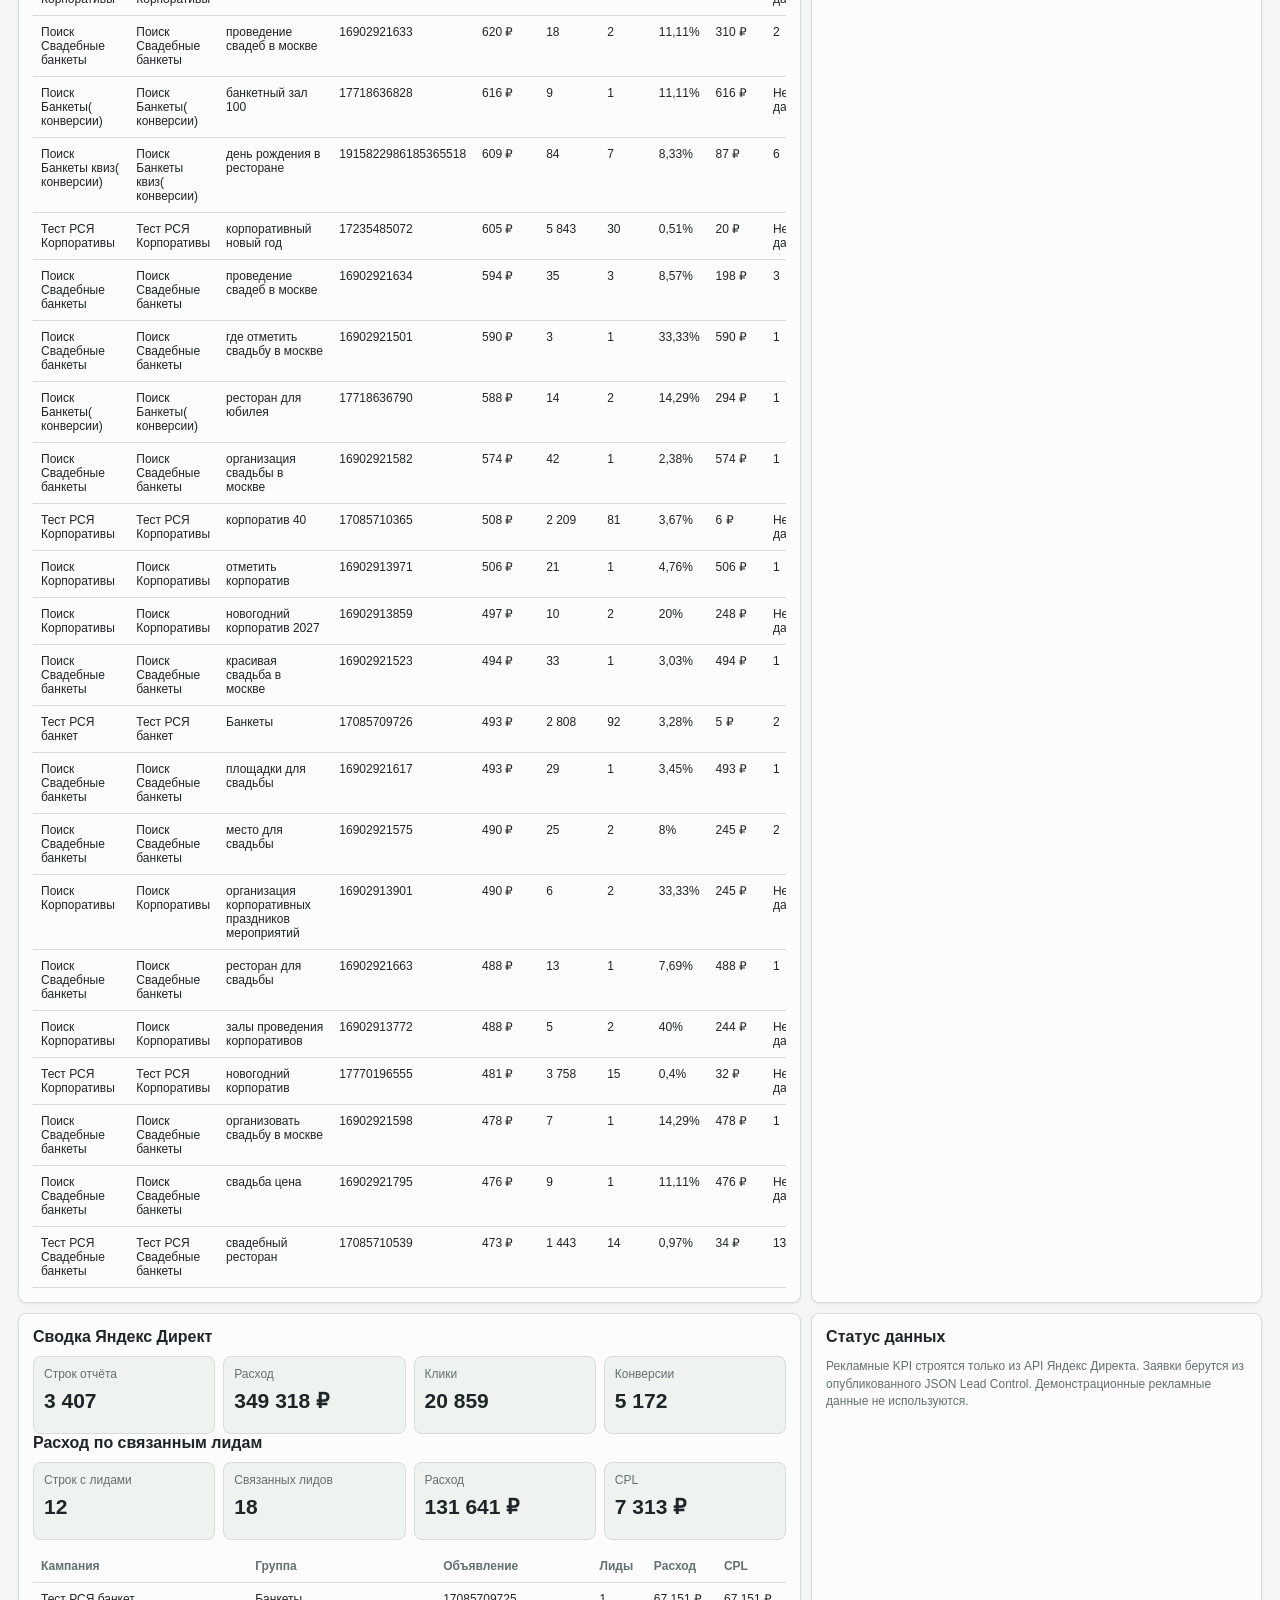
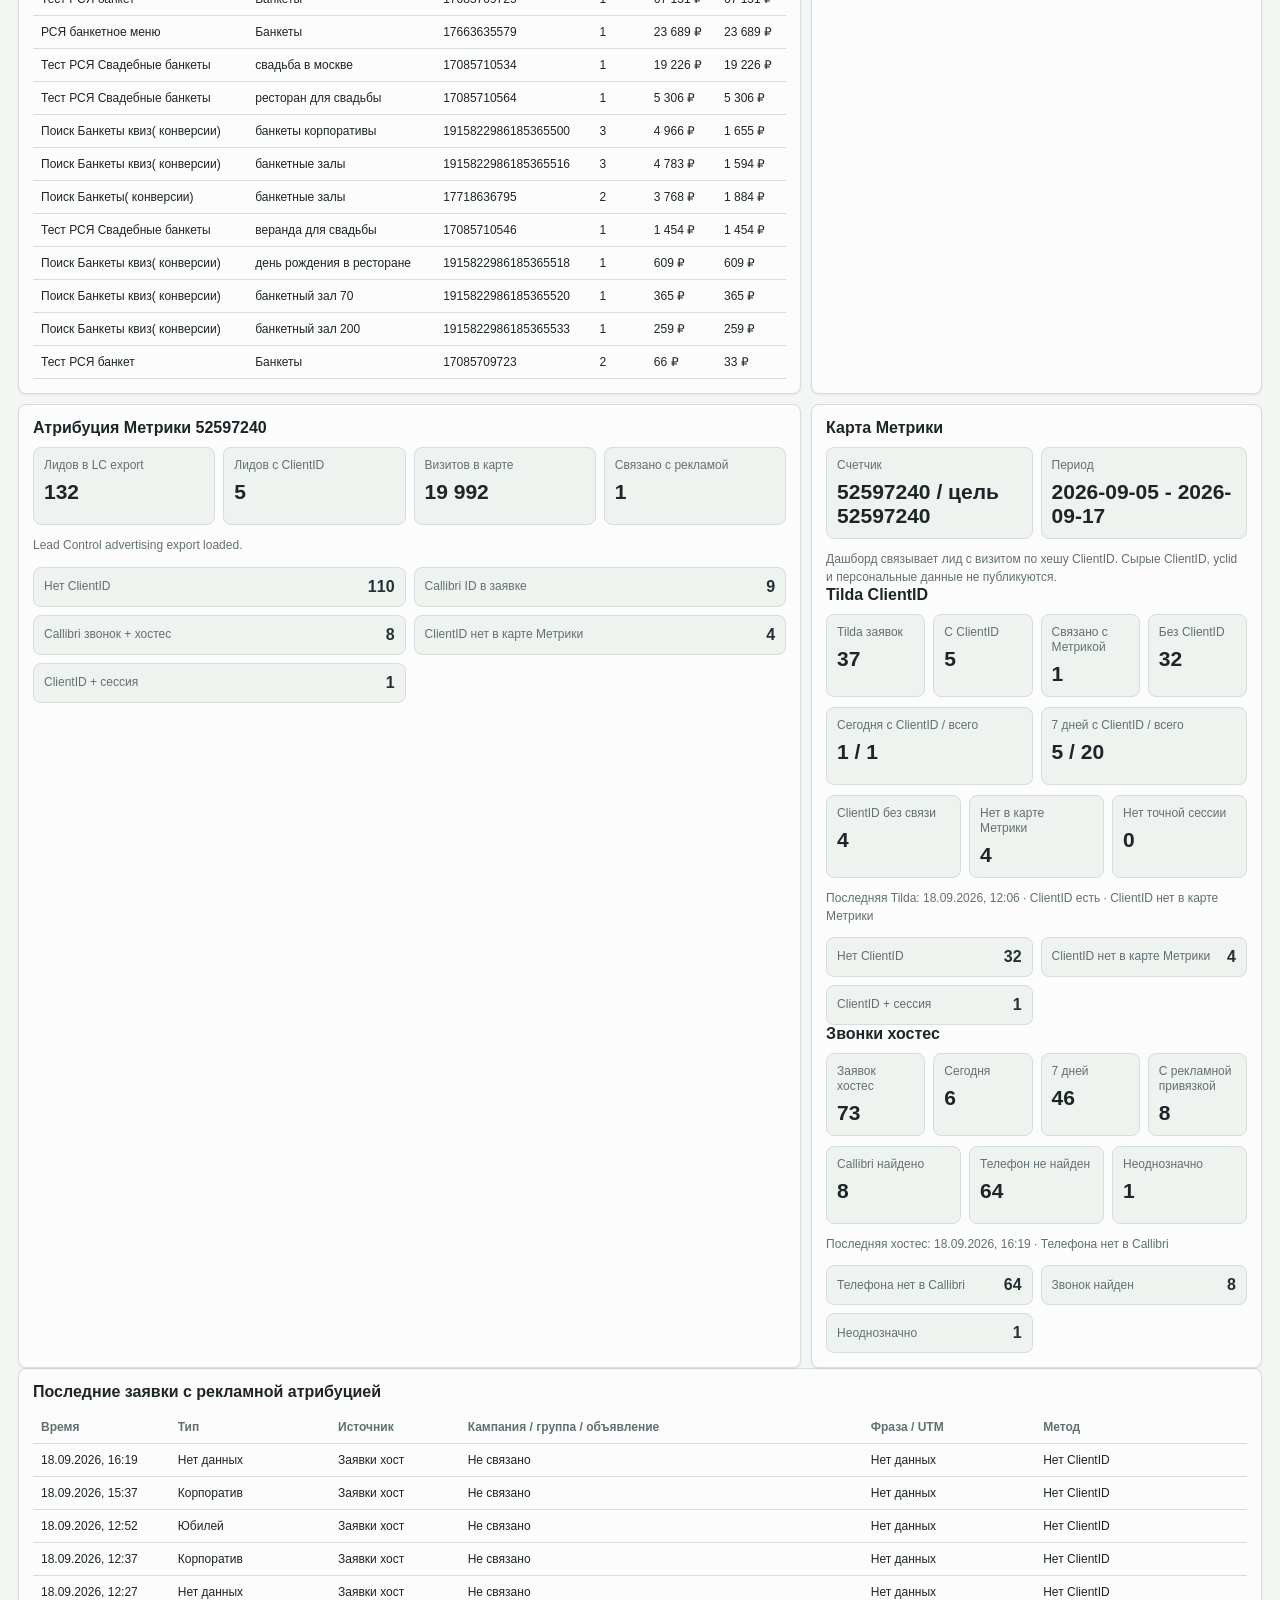
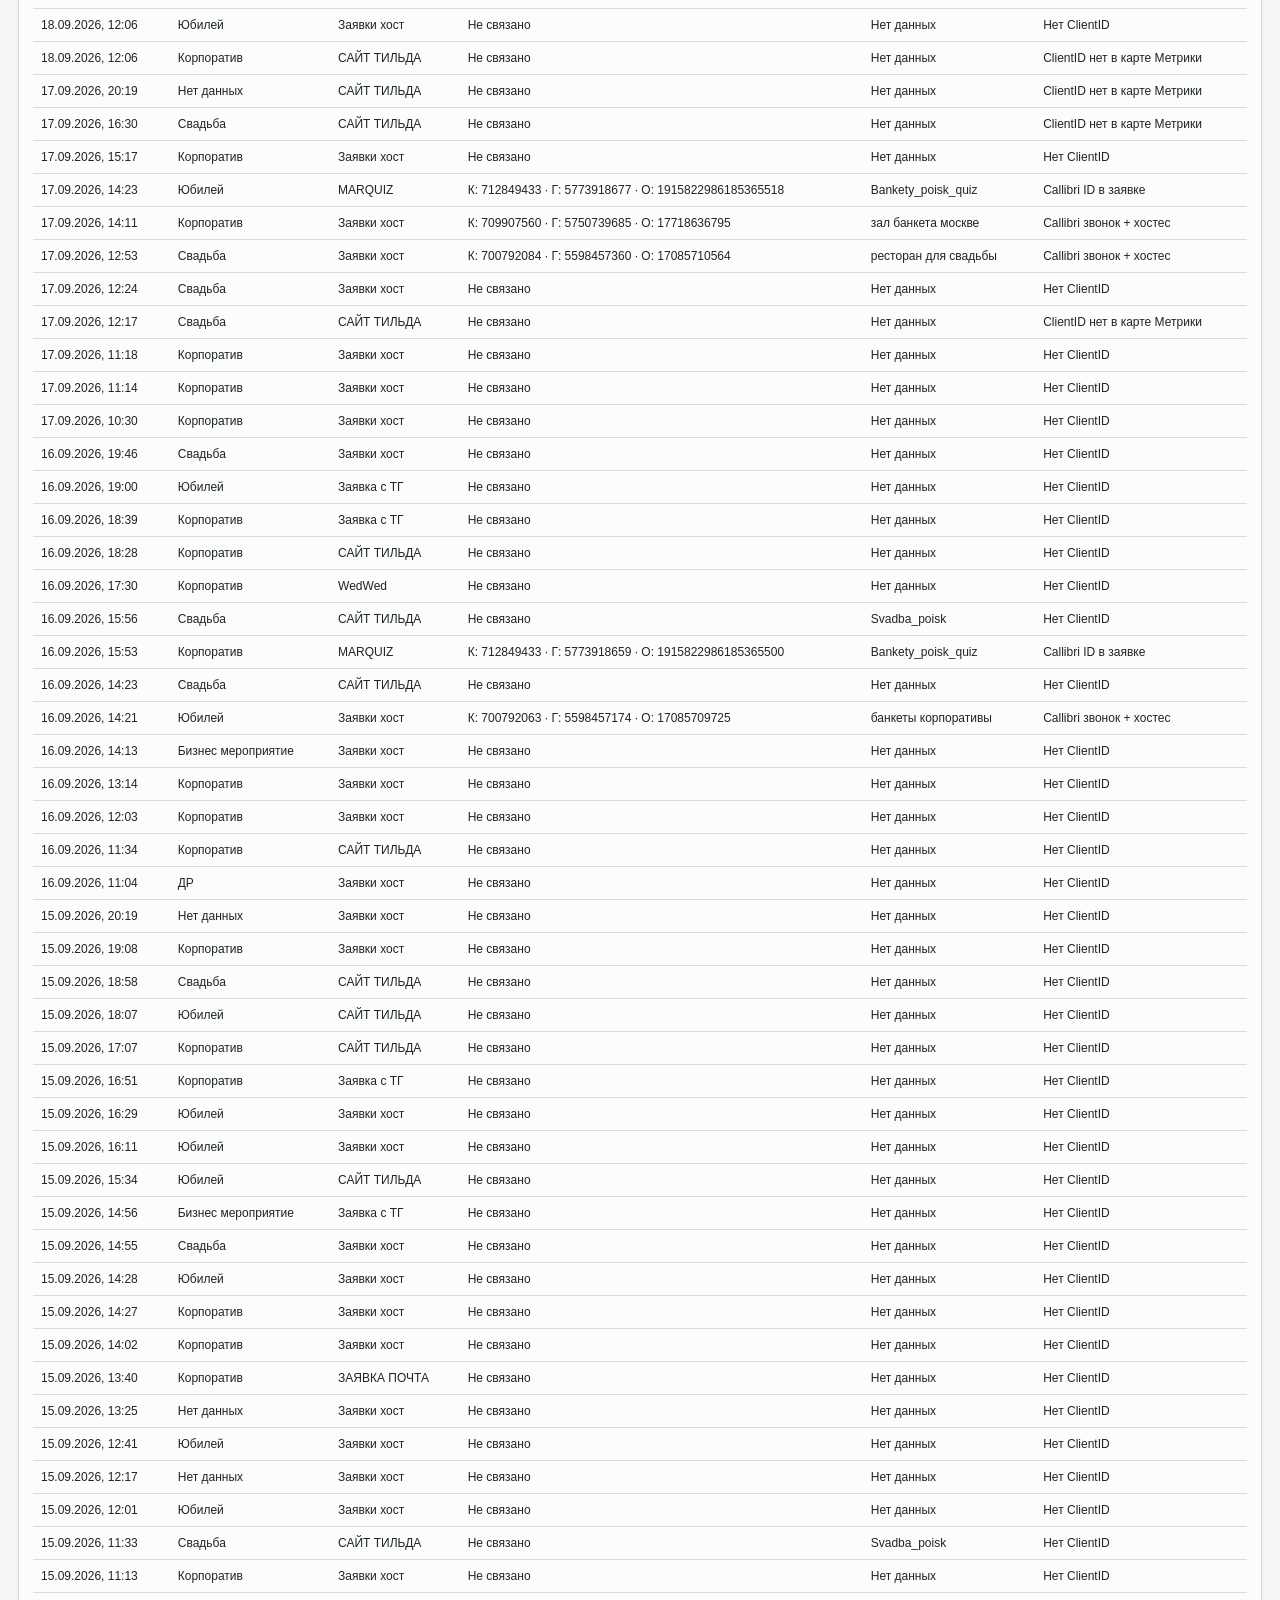
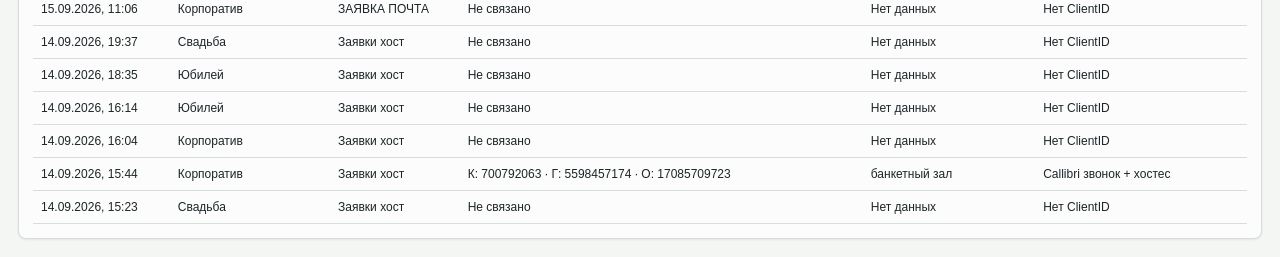
==== commit 0e8f1254: "Add attribution diagnostics to dashboard" ====
--- a/index.html
+++ b/index.html
@@ -155,11 +155,17 @@
           <div class="summary-row tilda-summary">
             <div class="mini"><div class="label">Tilda заявок</div><b id="tildaTotal">Нет данных</b></div>
             <div class="mini"><div class="label">С ClientID</div><b id="tildaWithClient">Нет данных</b></div>
+            <div class="mini"><div class="label">Связано с Метрикой</div><b id="tildaMetrikaMatched">Нет данных</b></div>
             <div class="mini"><div class="label">Без ClientID</div><b id="tildaWithoutClient">Нет данных</b></div>
           </div>
           <div class="summary-row tilda-fresh">
             <div class="mini"><div class="label">Сегодня с ClientID / всего</div><b id="tildaToday">Нет данных</b></div>
             <div class="mini"><div class="label">7 дней с ClientID / всего</div><b id="tilda7Days">Нет данных</b></div>
+          </div>
+          <div class="summary-row tilda-diagnostics">
+            <div class="mini"><div class="label">ClientID без связи</div><b id="tildaClientUnmatched">Нет данных</b></div>
+            <div class="mini"><div class="label">Нет в карте Метрики</div><b id="tildaNotInMap">Нет данных</b></div>
+            <div class="mini"><div class="label">Нет точной сессии</div><b id="tildaNoSession">Нет данных</b></div>
           </div>
           <p id="tildaLatest" class="footnote">Нет данных</p>
           <div id="tildaStatus" class="method-grid"></div>
@@ -170,9 +176,10 @@
             <div class="mini"><div class="label">7 дней</div><b id="hostess7Days">Нет данных</b></div>
             <div class="mini"><div class="label">С рекламной привязкой</div><b id="hostessWithAds">Нет данных</b></div>
           </div>
-          <div class="summary-row compact hostess-callibri">
-            <div class="mini"><div class="label">С Callibri ID</div><b id="hostessCallibri">Нет данных</b></div>
-            <div class="mini"><div class="label">Источник</div><b>Заявки хост</b></div>
+          <div class="summary-row hostess-callibri">
+            <div class="mini"><div class="label">Callibri найдено</div><b id="hostessCallibri">Нет данных</b></div>
+            <div class="mini"><div class="label">Телефон не найден</div><b id="hostessPhoneNotFound">Нет данных</b></div>
+            <div class="mini"><div class="label">Неоднозначно</div><b id="hostessAmbiguous">Нет данных</b></div>
           </div>
           <p id="hostessLatest" class="footnote">Нет данных</p>
           <div id="hostessStatus" class="method-grid"></div>
--- a/assets/styles.css
+++ b/assets/styles.css
@@ -216,7 +216,7 @@
 }
 
 .summary-row.tilda-summary {
-  grid-template-columns: repeat(3, minmax(0, 1fr));
+  grid-template-columns: repeat(4, minmax(0, 1fr));
   margin-bottom: 10px;
 }
 
@@ -225,12 +225,18 @@
   margin-bottom: 10px;
 }
 
+.summary-row.tilda-diagnostics {
+  grid-template-columns: repeat(3, minmax(0, 1fr));
+  margin-bottom: 10px;
+}
+
 .summary-row.hostess-summary {
-  grid-template-columns: repeat(2, minmax(0, 1fr));
+  grid-template-columns: repeat(4, minmax(0, 1fr));
   margin-bottom: 10px;
 }
 
 .summary-row.hostess-callibri {
+  grid-template-columns: repeat(3, minmax(0, 1fr));
   margin-bottom: 10px;
 }
 
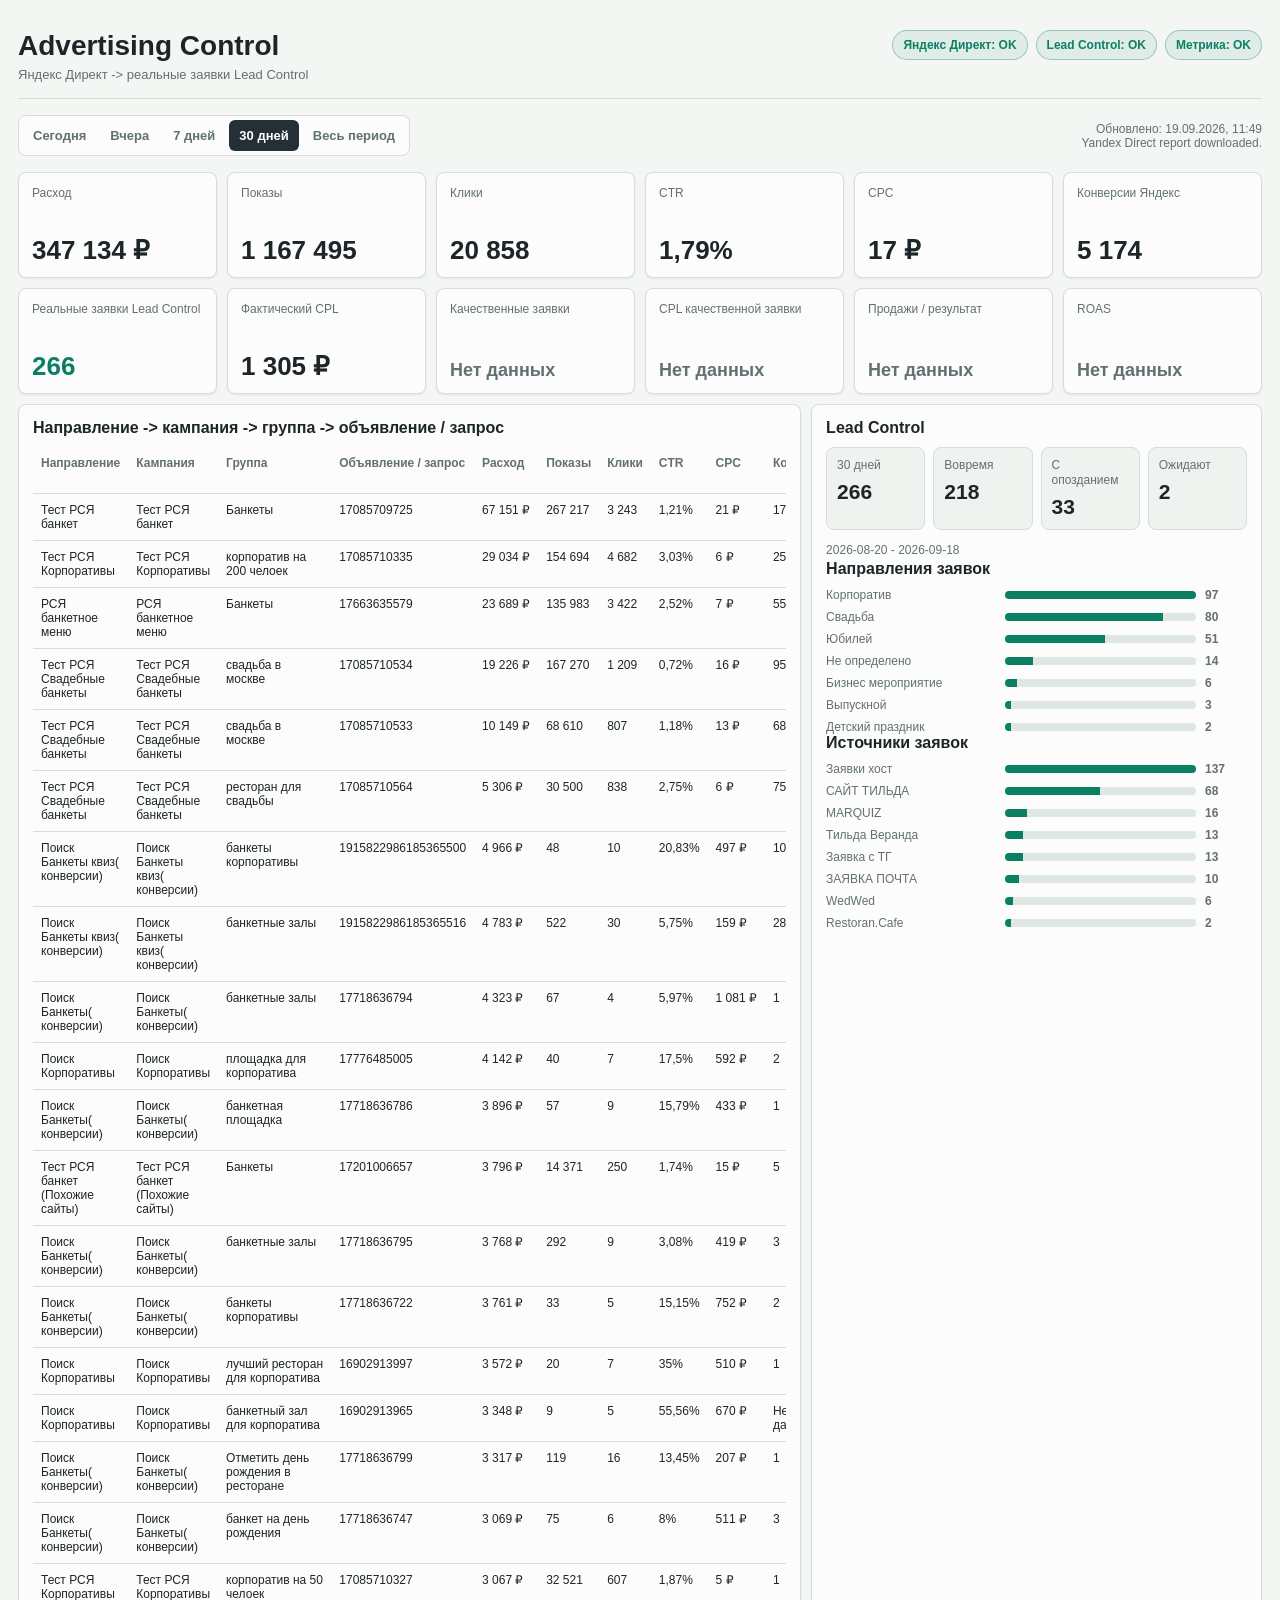
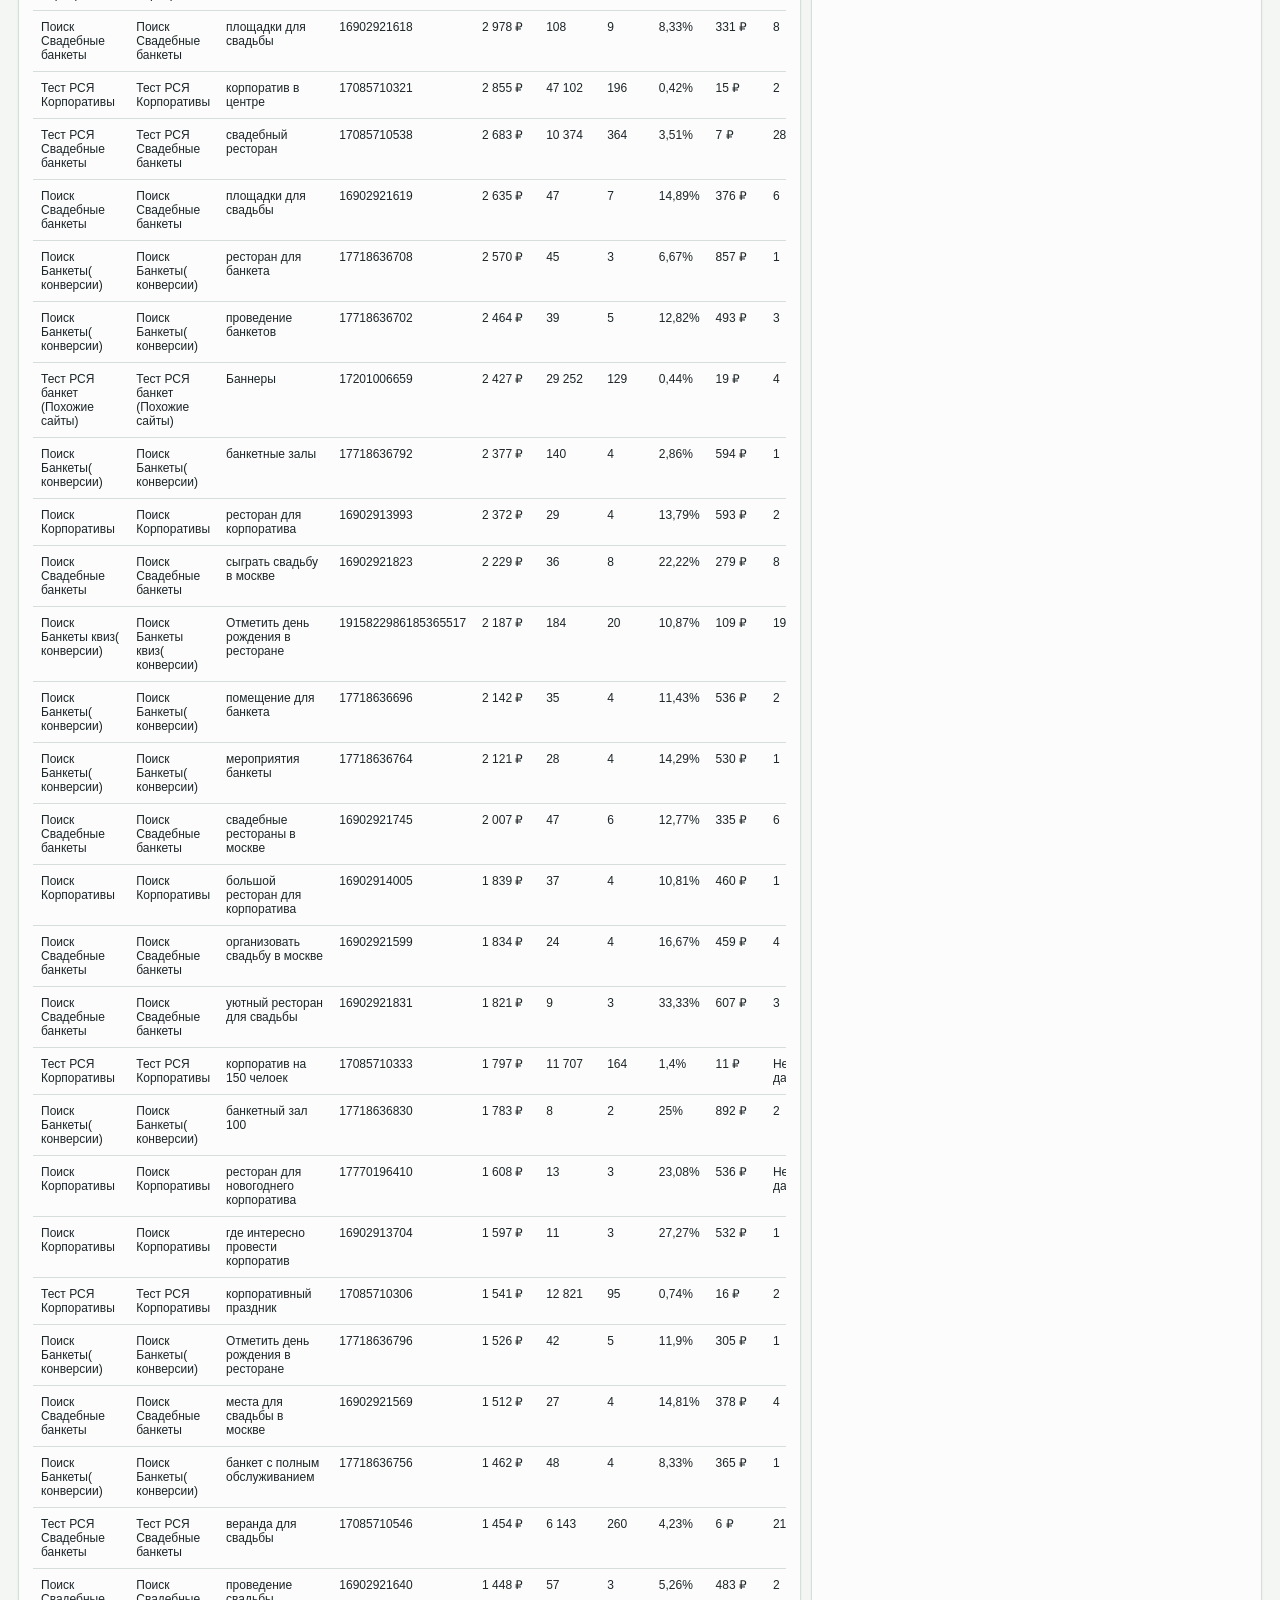
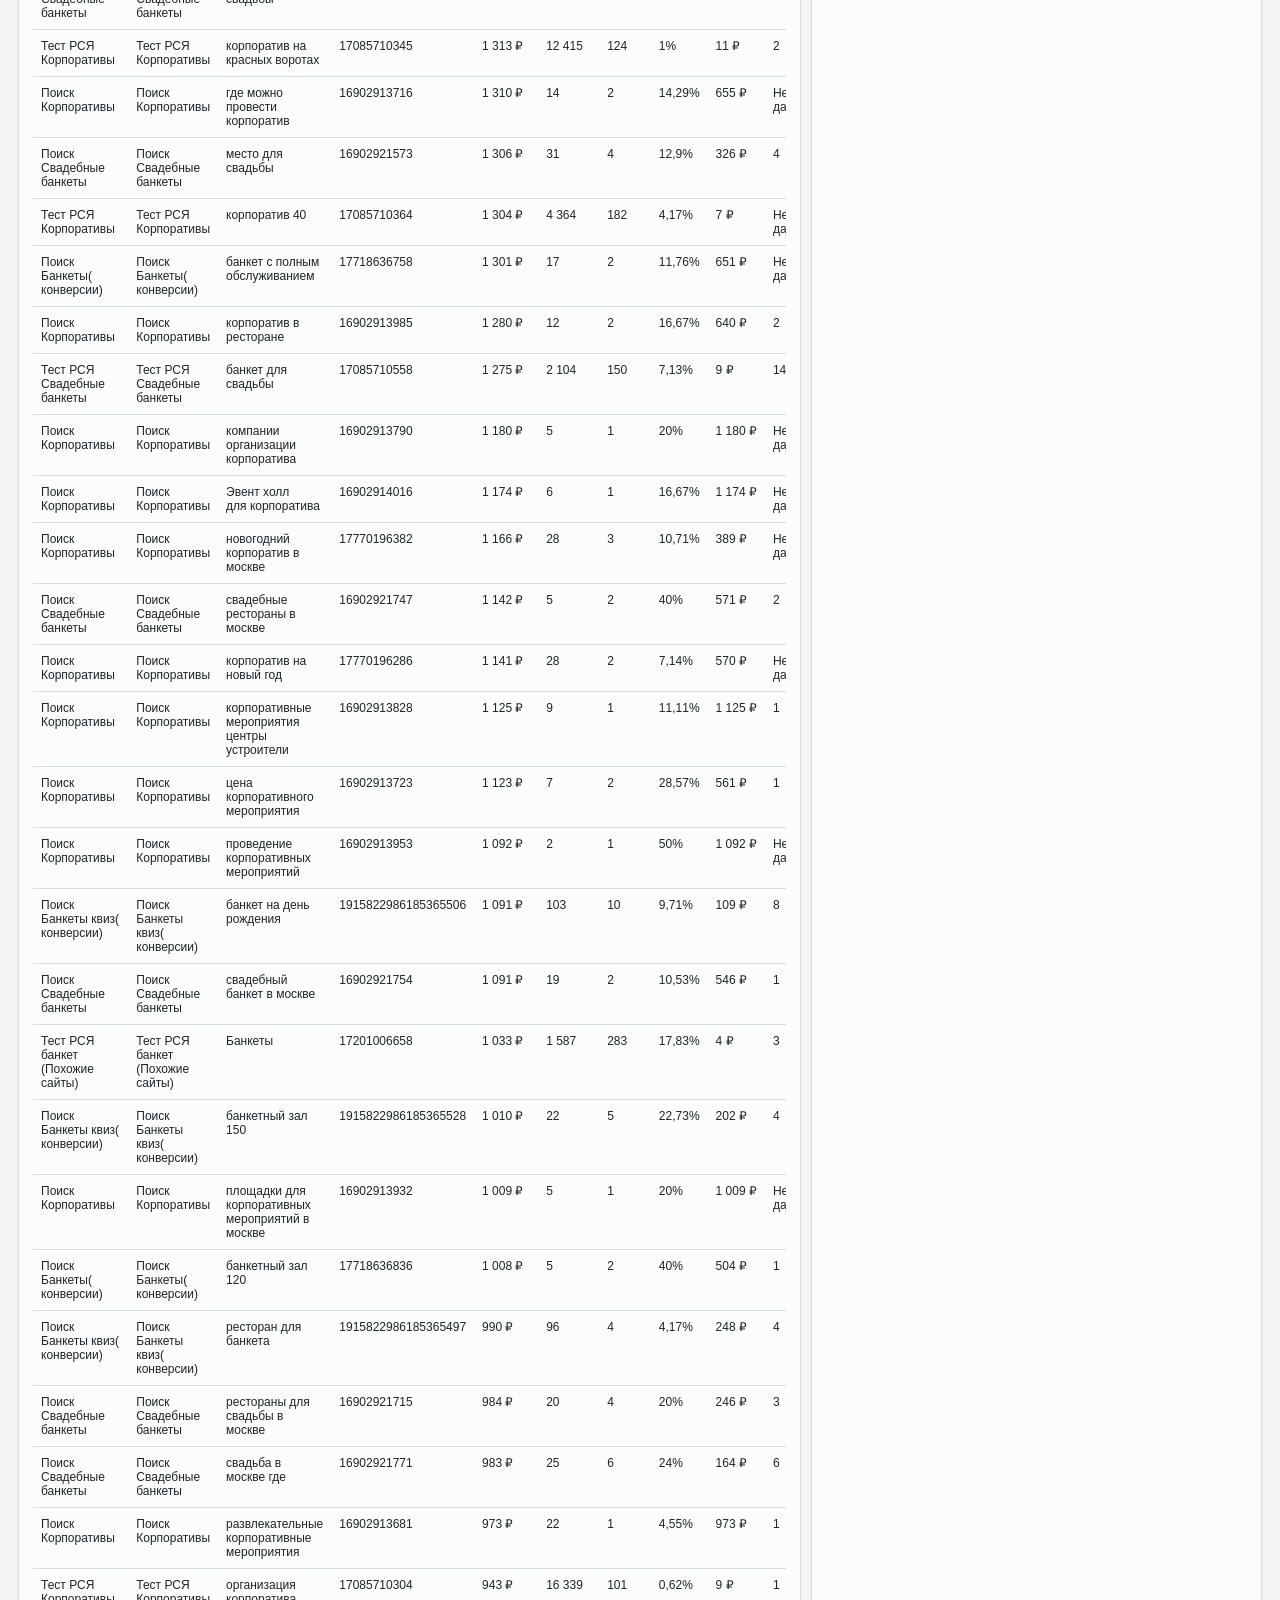
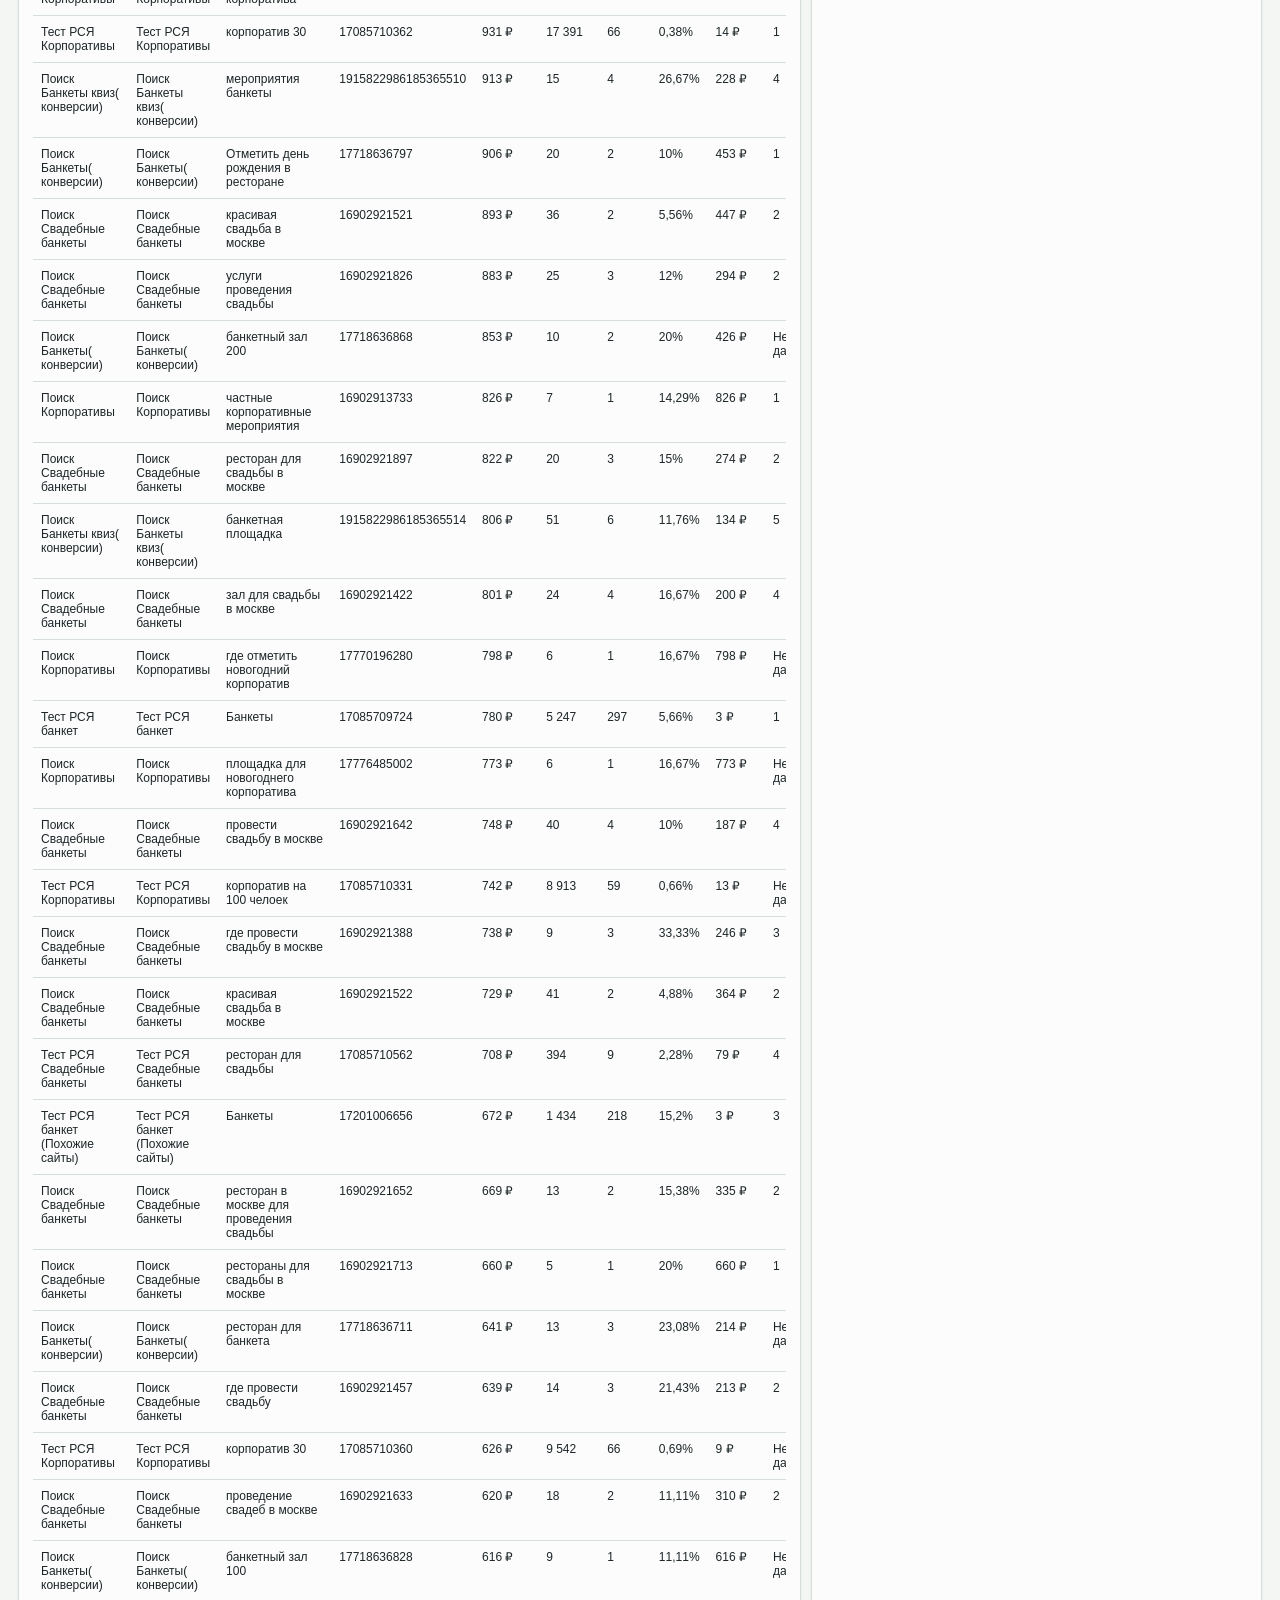
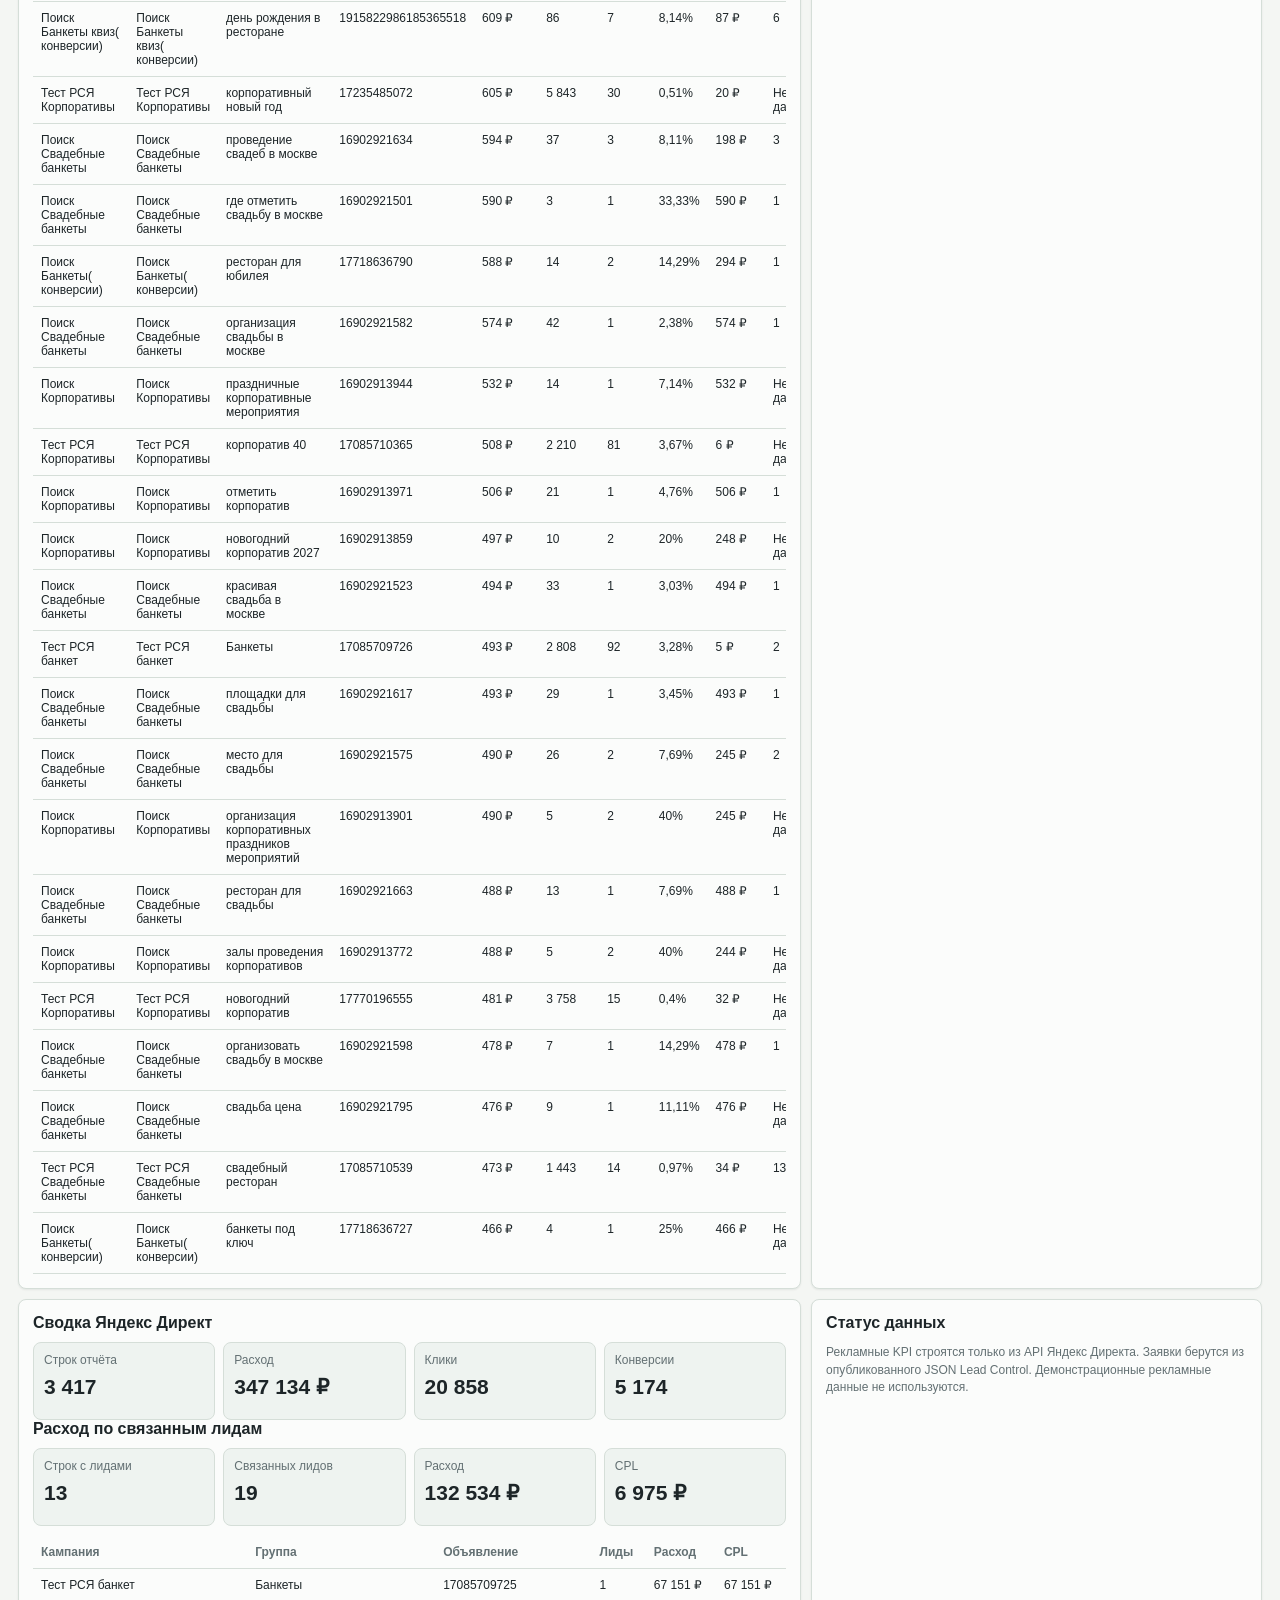
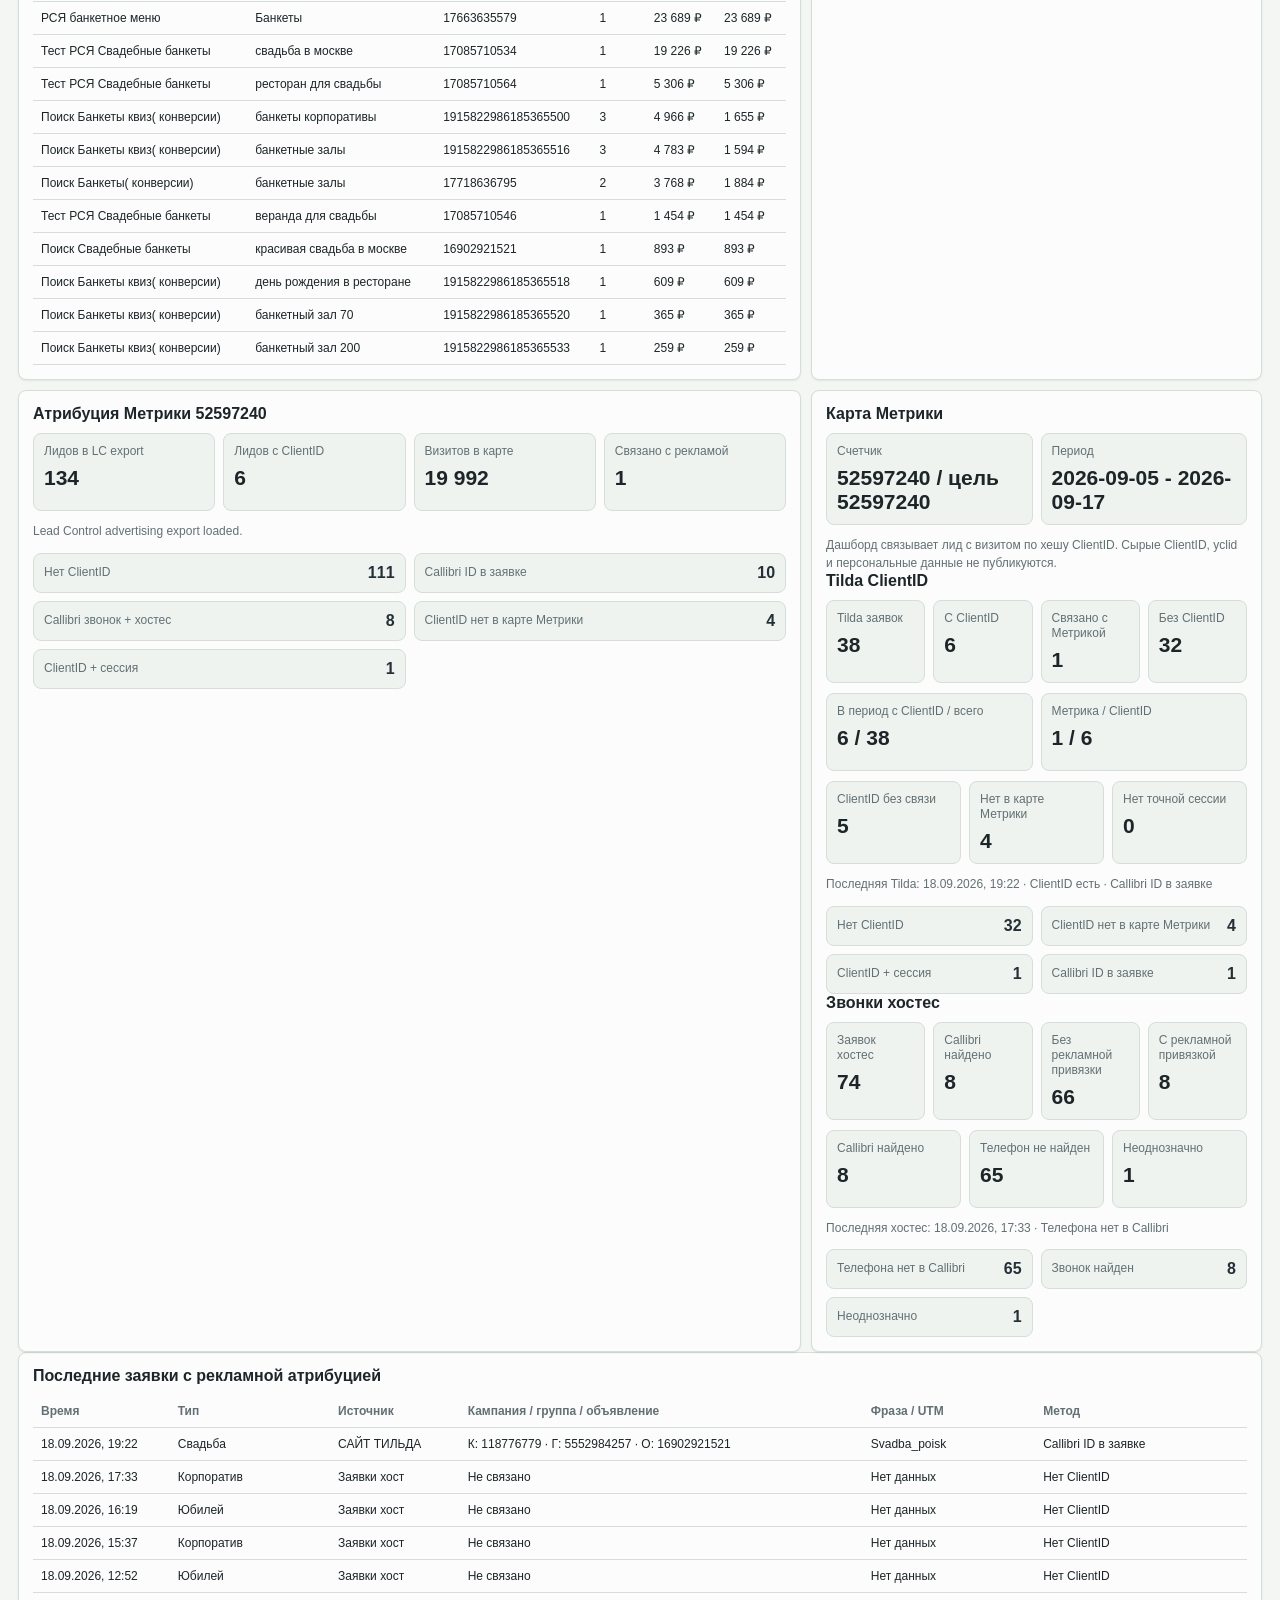
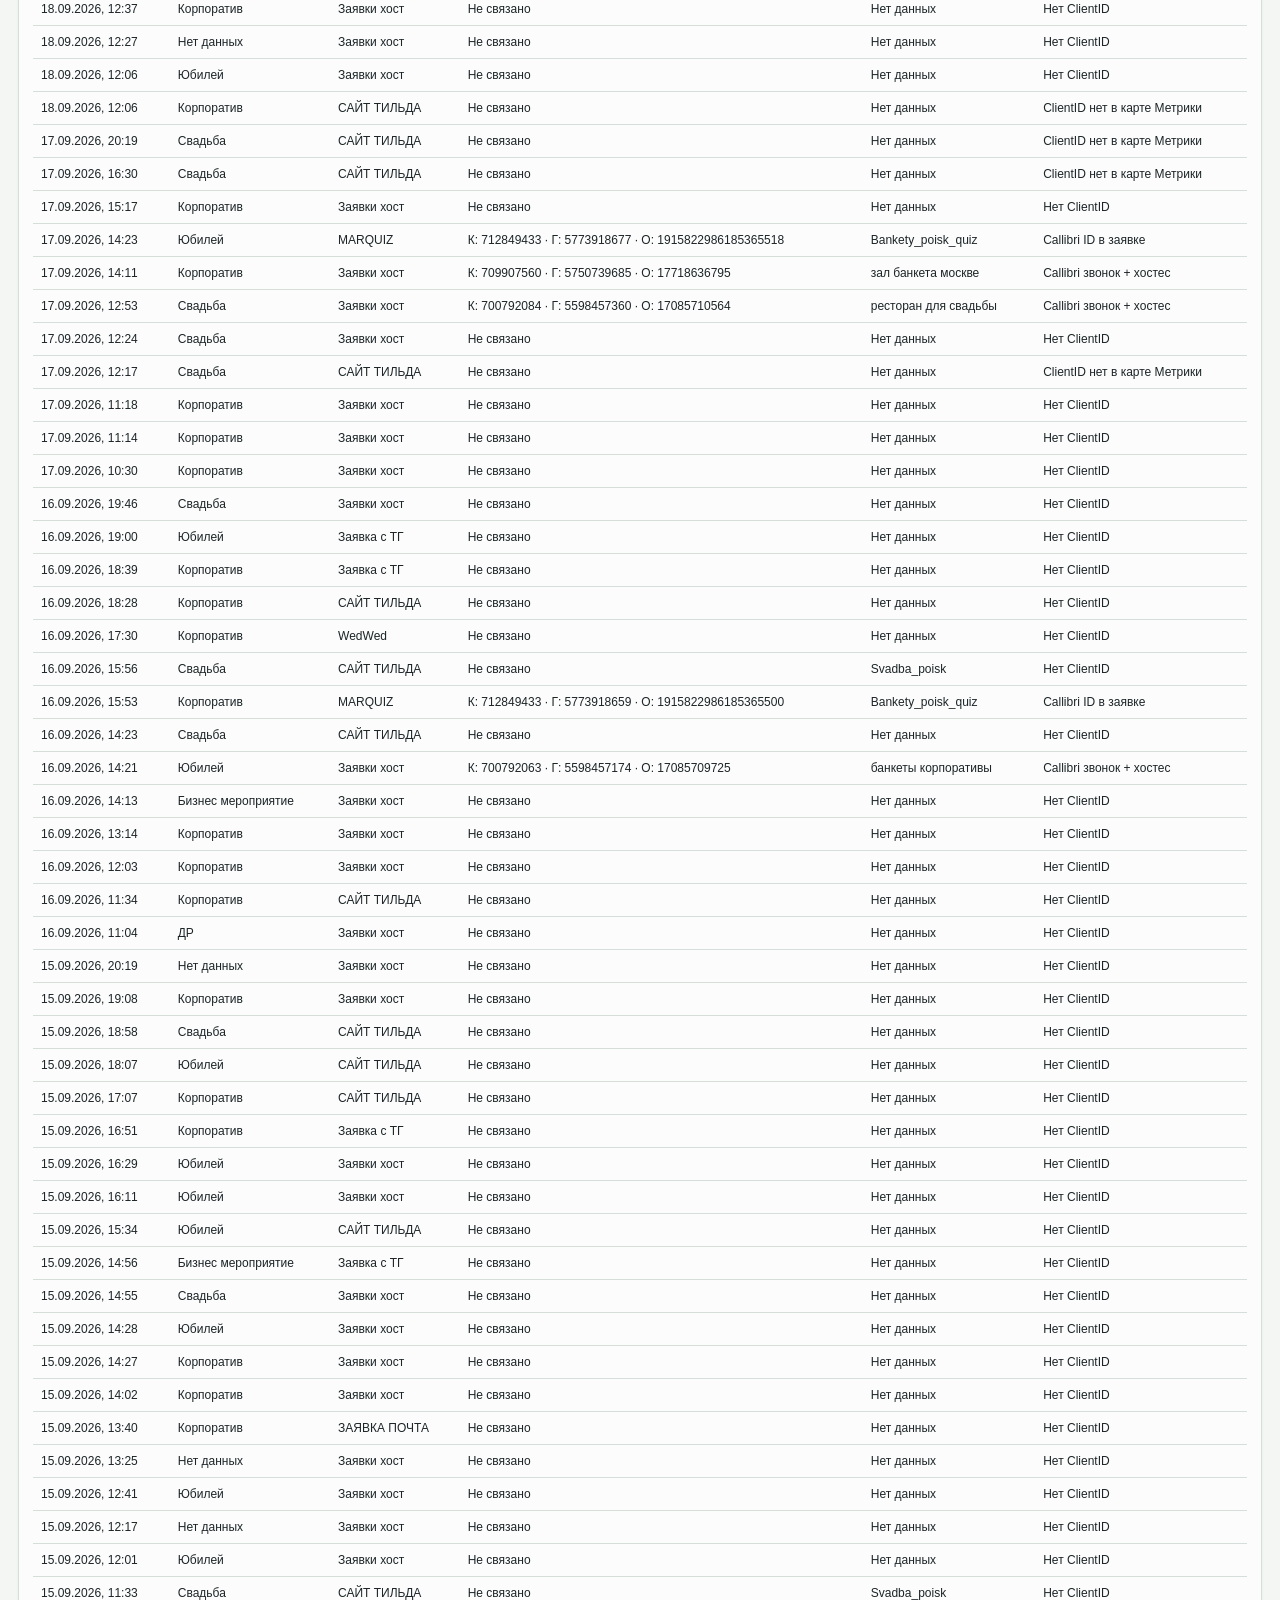
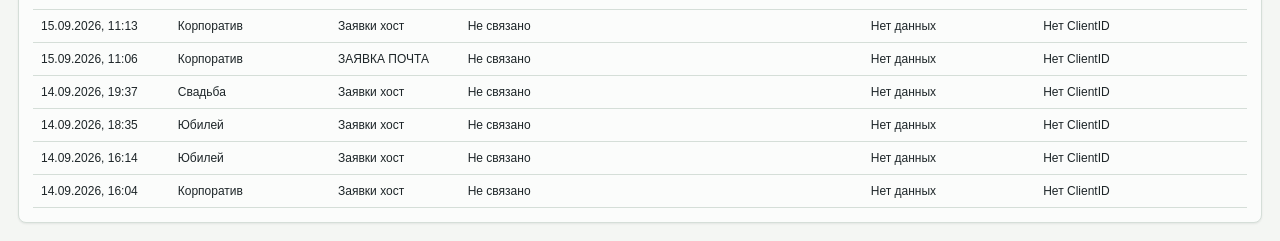
==== commit 0299cf69: "Filter dashboard metrics by selected range" ====
--- a/index.html
+++ b/index.html
@@ -159,8 +159,8 @@
             <div class="mini"><div class="label">Без ClientID</div><b id="tildaWithoutClient">Нет данных</b></div>
           </div>
           <div class="summary-row tilda-fresh">
-            <div class="mini"><div class="label">Сегодня с ClientID / всего</div><b id="tildaToday">Нет данных</b></div>
-            <div class="mini"><div class="label">7 дней с ClientID / всего</div><b id="tilda7Days">Нет данных</b></div>
+            <div class="mini"><div class="label">В период с ClientID / всего</div><b id="tildaToday">Нет данных</b></div>
+            <div class="mini"><div class="label">Метрика / ClientID</div><b id="tilda7Days">Нет данных</b></div>
           </div>
           <div class="summary-row tilda-diagnostics">
             <div class="mini"><div class="label">ClientID без связи</div><b id="tildaClientUnmatched">Нет данных</b></div>
@@ -172,8 +172,8 @@
           <h2>Звонки хостес</h2>
           <div class="summary-row hostess-summary">
             <div class="mini"><div class="label">Заявок хостес</div><b id="hostessTotal">Нет данных</b></div>
-            <div class="mini"><div class="label">Сегодня</div><b id="hostessToday">Нет данных</b></div>
-            <div class="mini"><div class="label">7 дней</div><b id="hostess7Days">Нет данных</b></div>
+            <div class="mini"><div class="label">Callibri найдено</div><b id="hostessToday">Нет данных</b></div>
+            <div class="mini"><div class="label">Без рекламной привязки</div><b id="hostess7Days">Нет данных</b></div>
             <div class="mini"><div class="label">С рекламной привязкой</div><b id="hostessWithAds">Нет данных</b></div>
           </div>
           <div class="summary-row hostess-callibri">
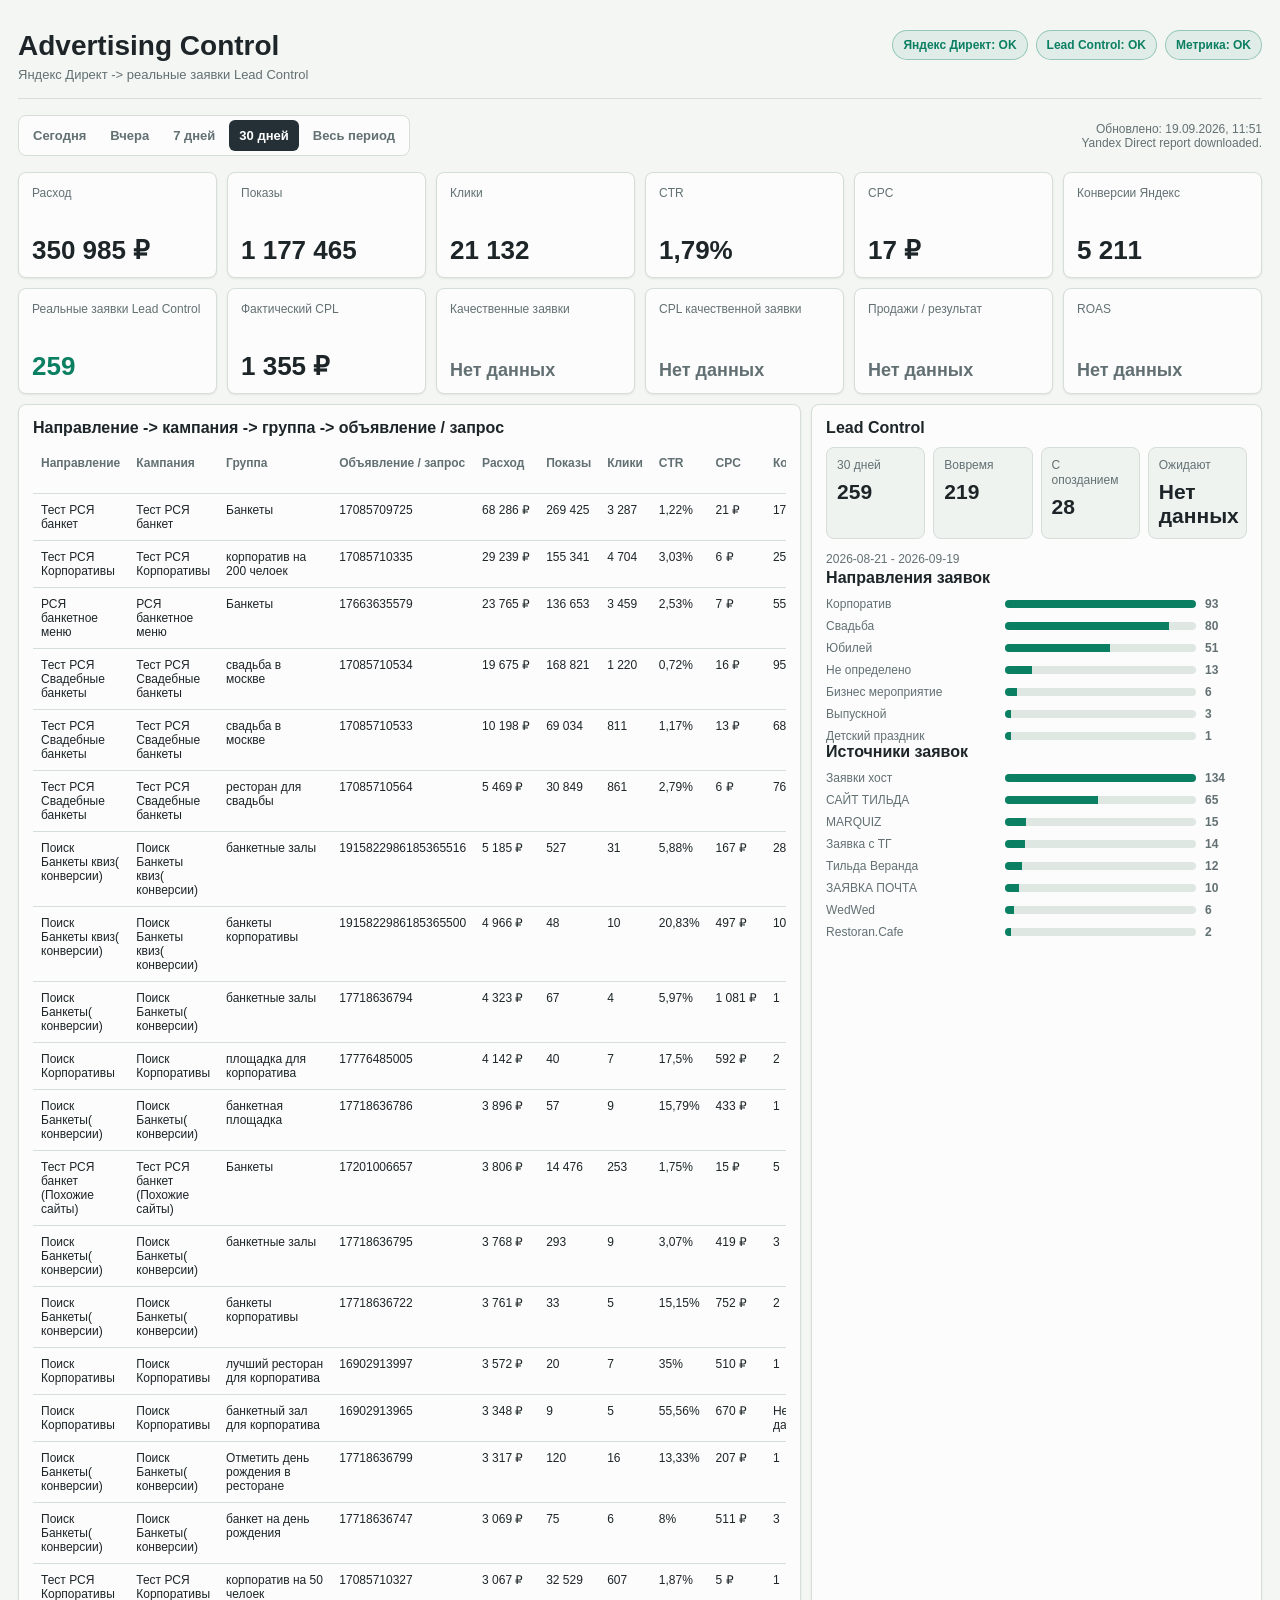
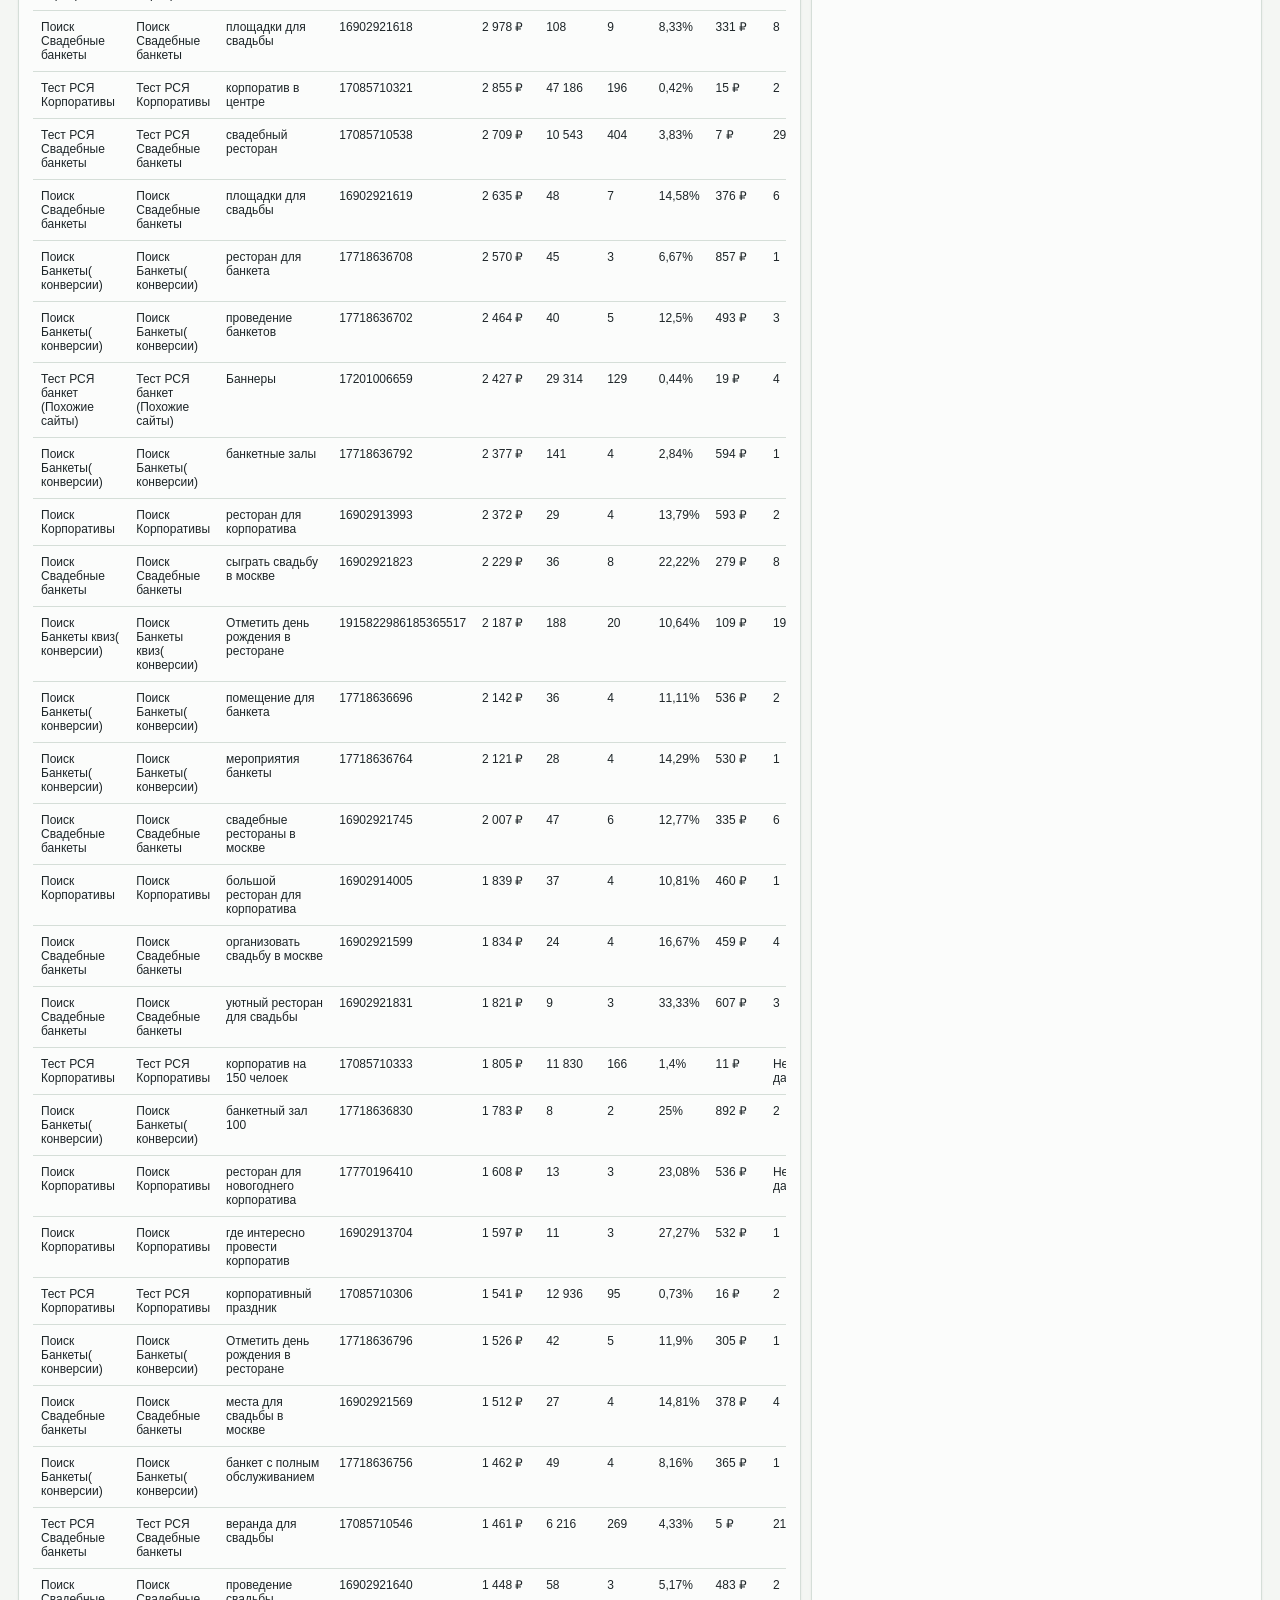
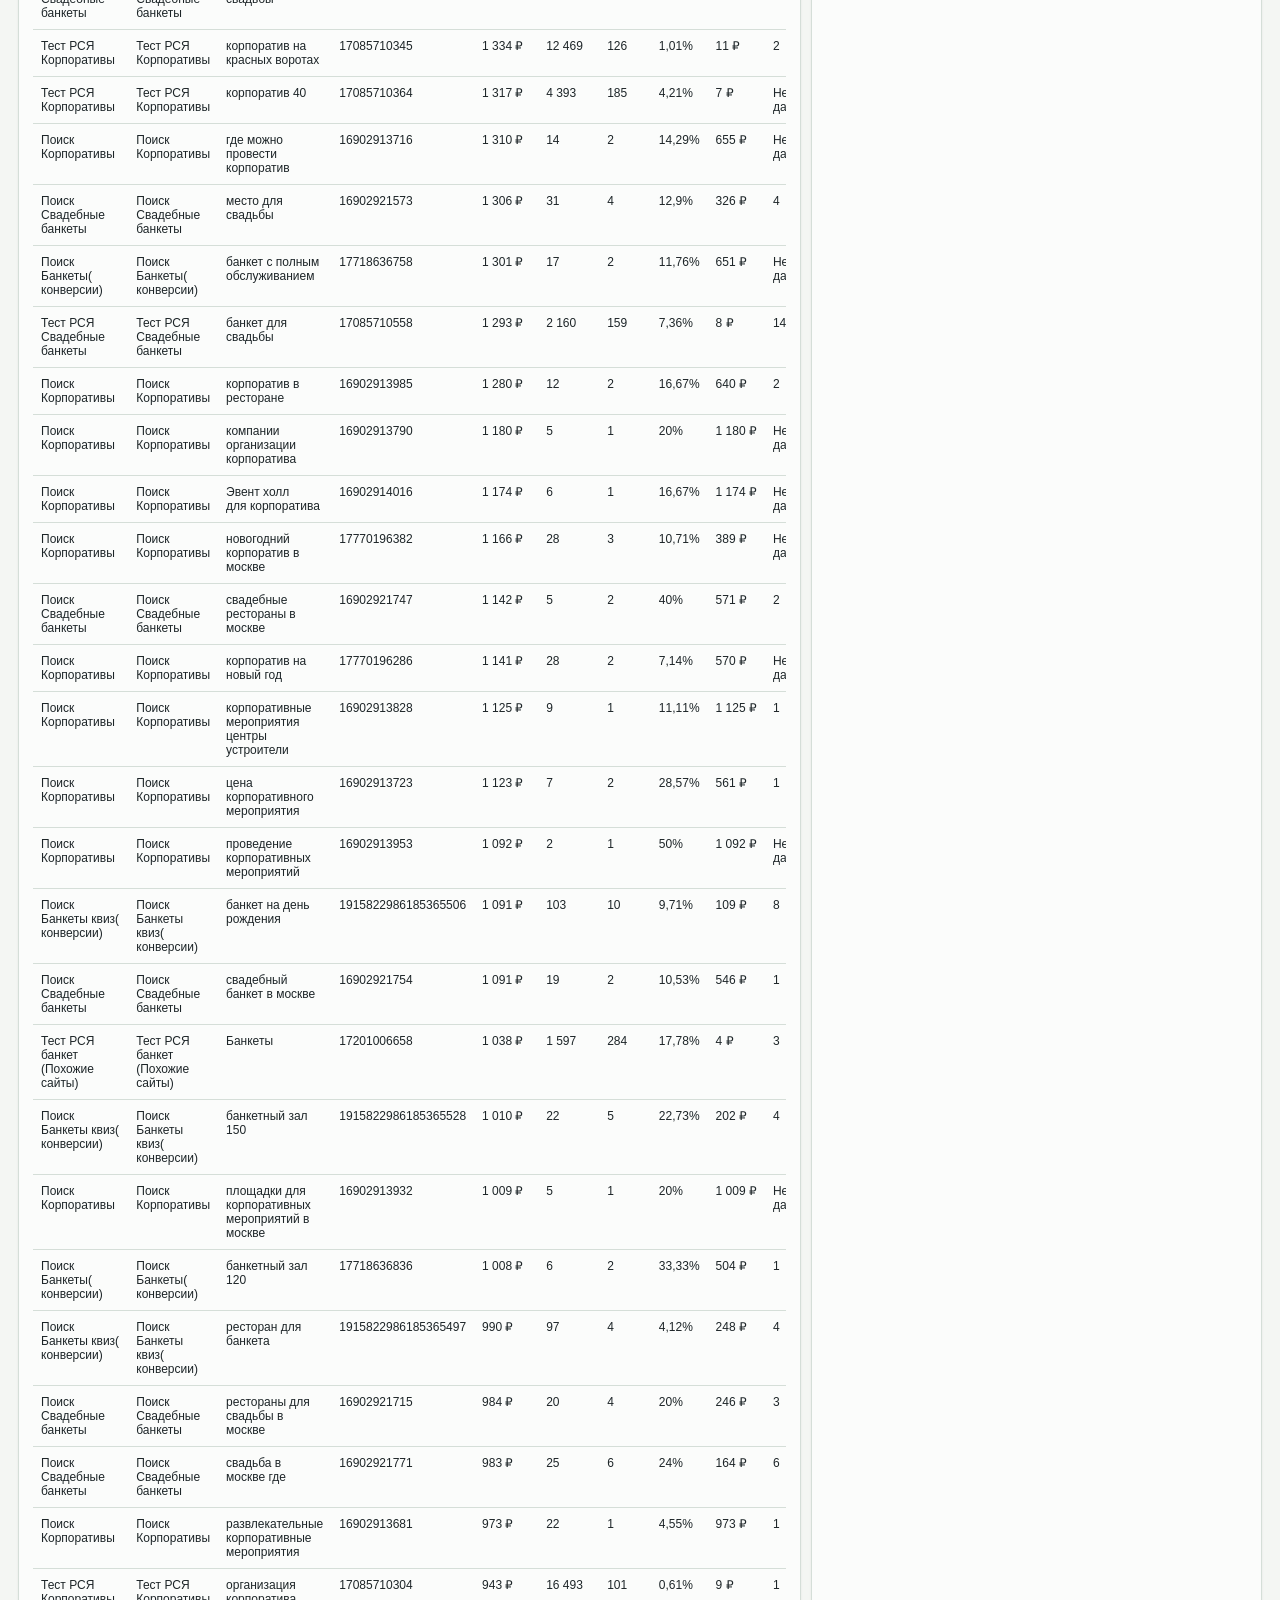
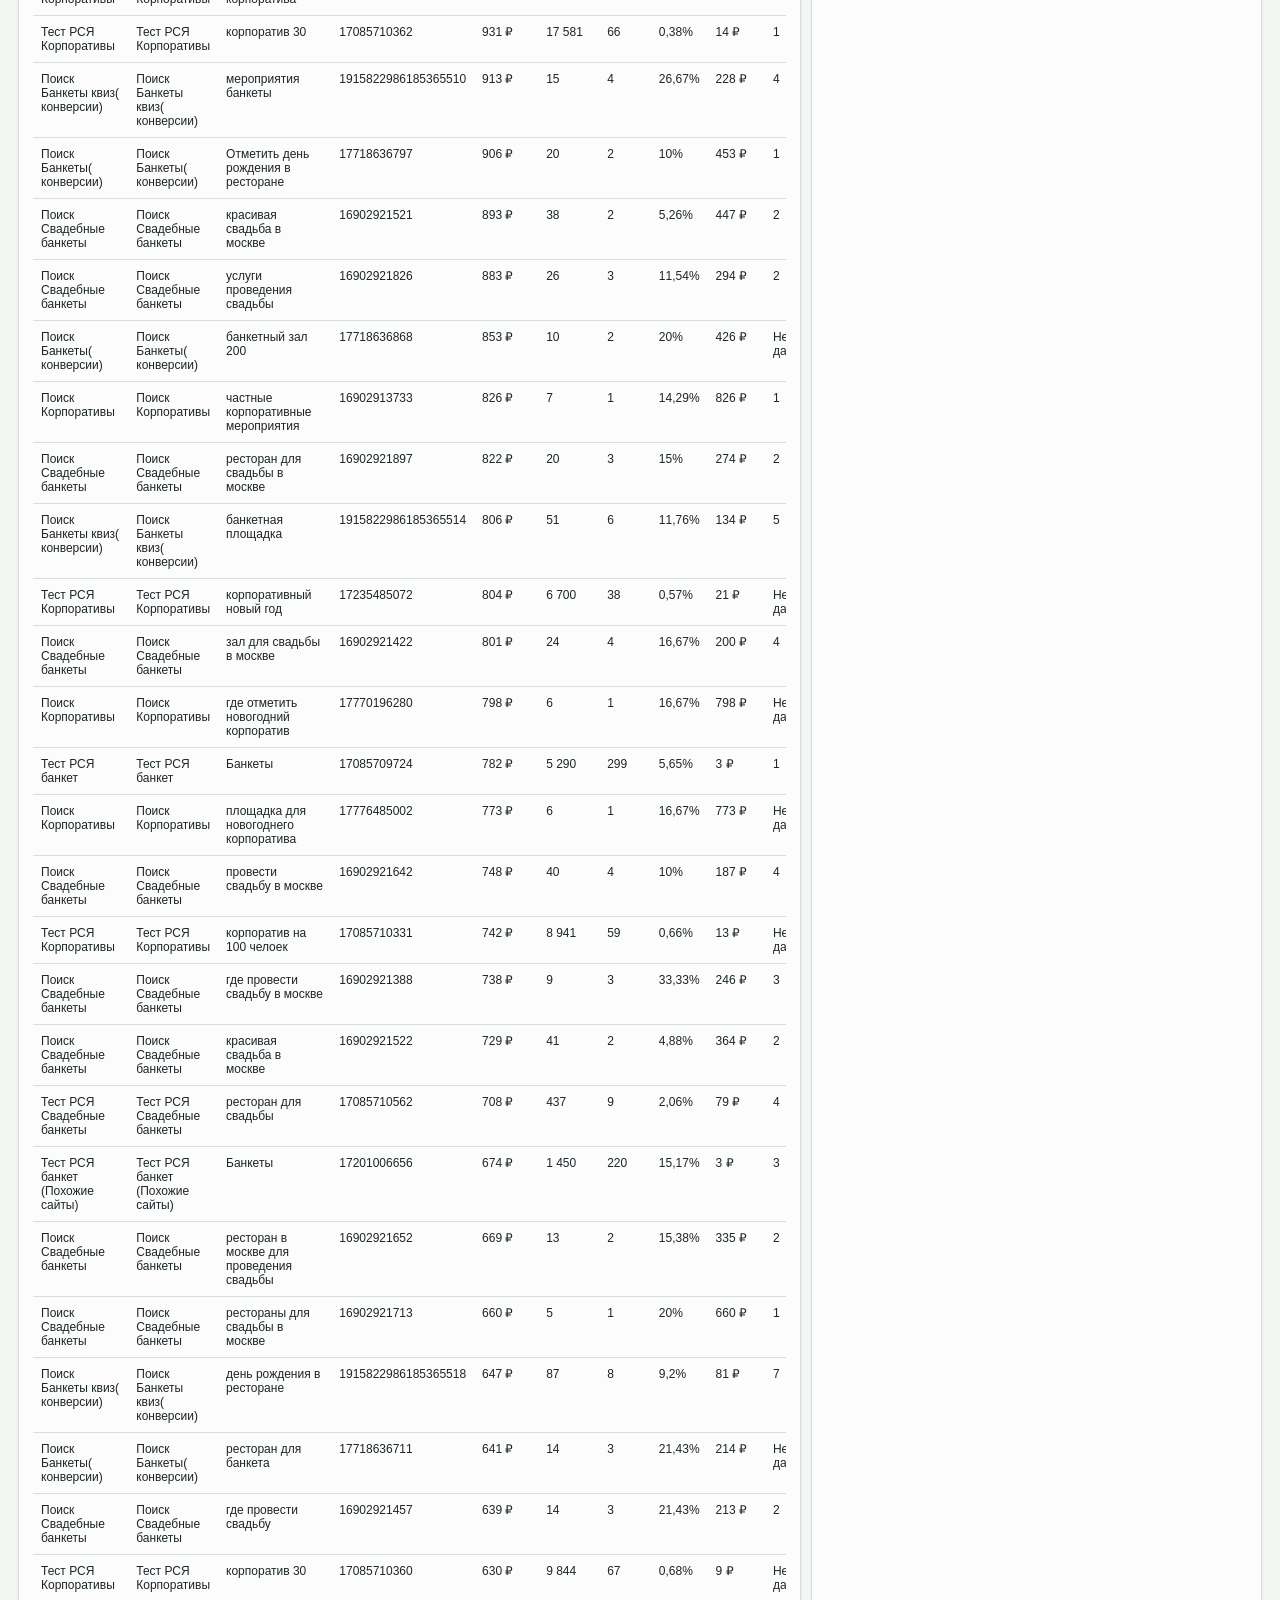
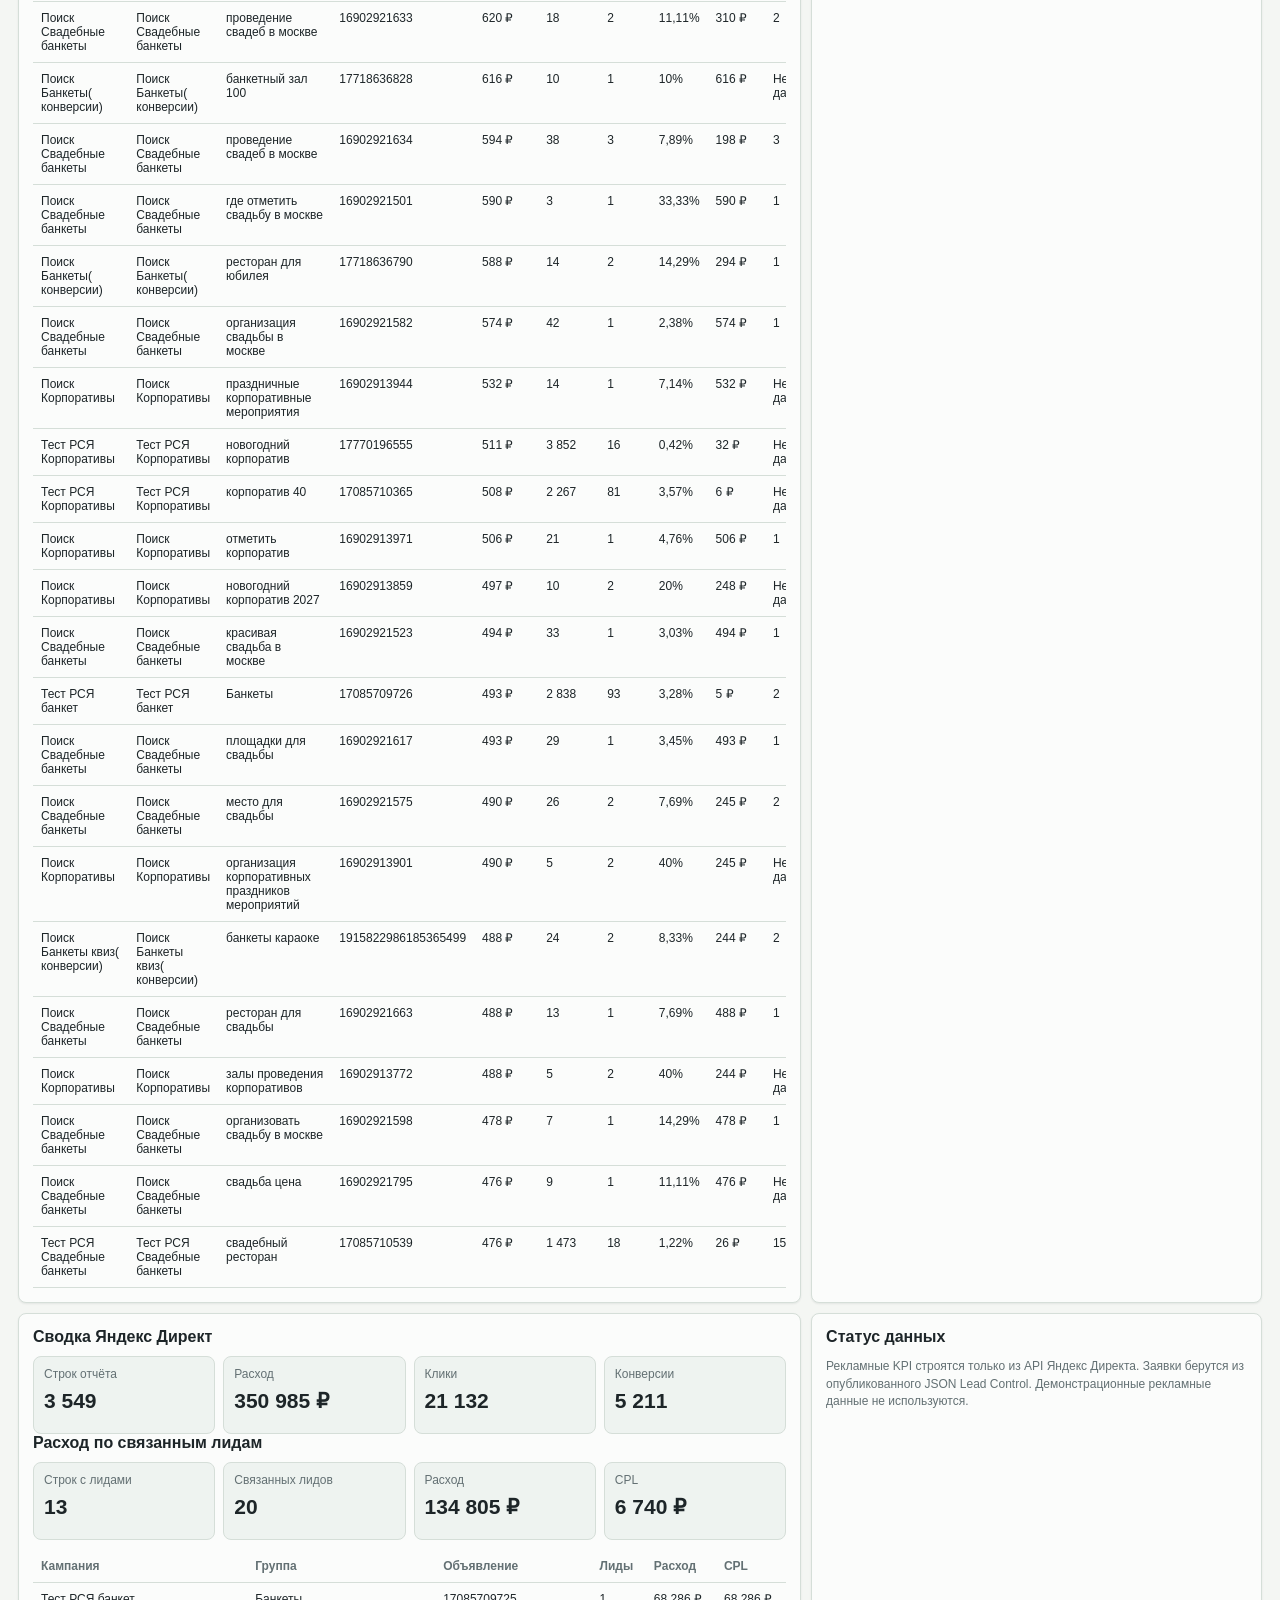
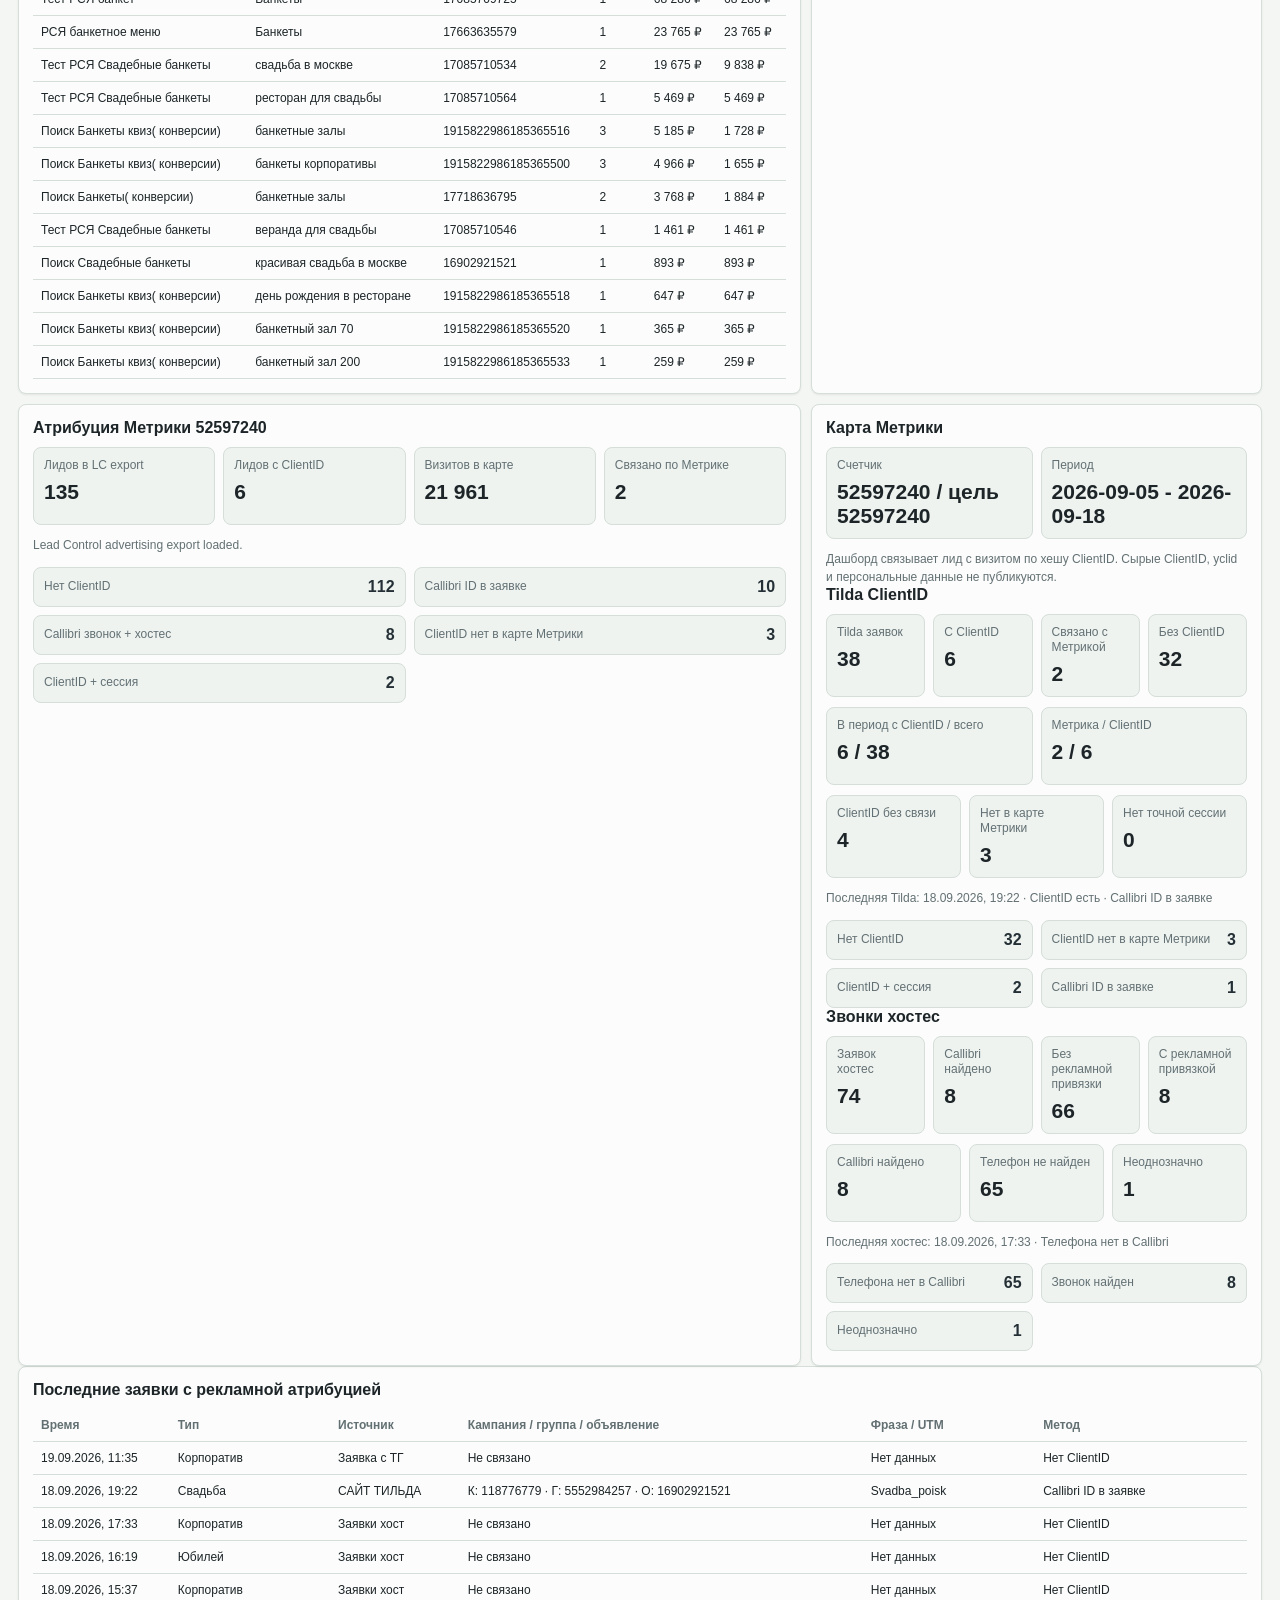
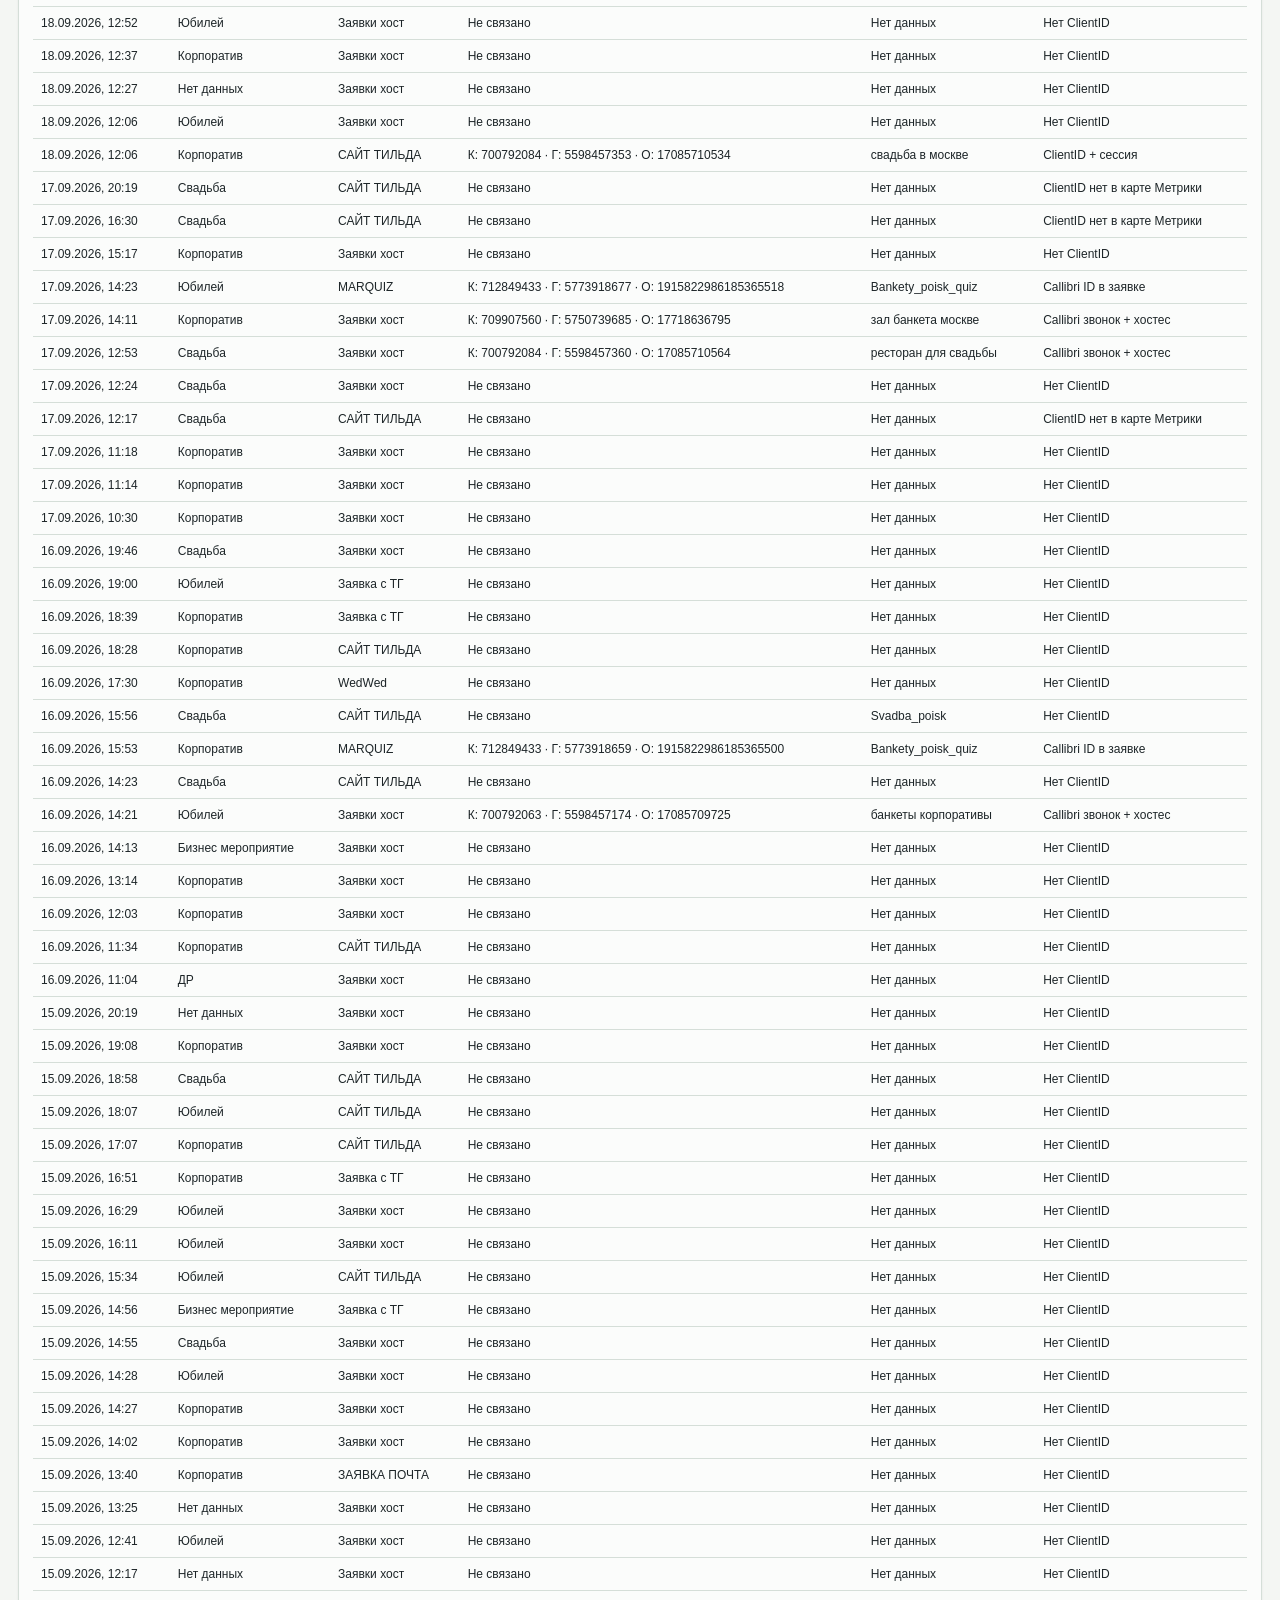
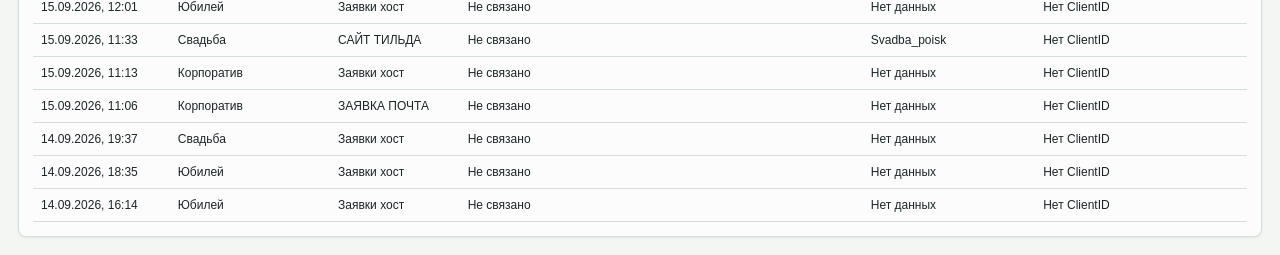
==== commit 9f521f3a: "Clarify Metrika attribution label" ====
--- a/index.html
+++ b/index.html
@@ -138,7 +138,7 @@
             <div class="mini"><div class="label">Лидов в LC export</div><b id="attrLeadsTotal">Нет данных</b></div>
             <div class="mini"><div class="label">Лидов с ClientID</div><b id="attrLeadsClient">Нет данных</b></div>
             <div class="mini"><div class="label">Визитов в карте</div><b id="attrMapRows">Нет данных</b></div>
-            <div class="mini"><div class="label">Связано с рекламой</div><b id="attrMatches">Нет данных</b></div>
+            <div class="mini"><div class="label">Связано по Метрике</div><b id="attrMatches">Нет данных</b></div>
           </div>
           <p id="attrMessage" class="footnote">Нет данных</p>
           <div id="attrMethods" class="method-grid"></div>
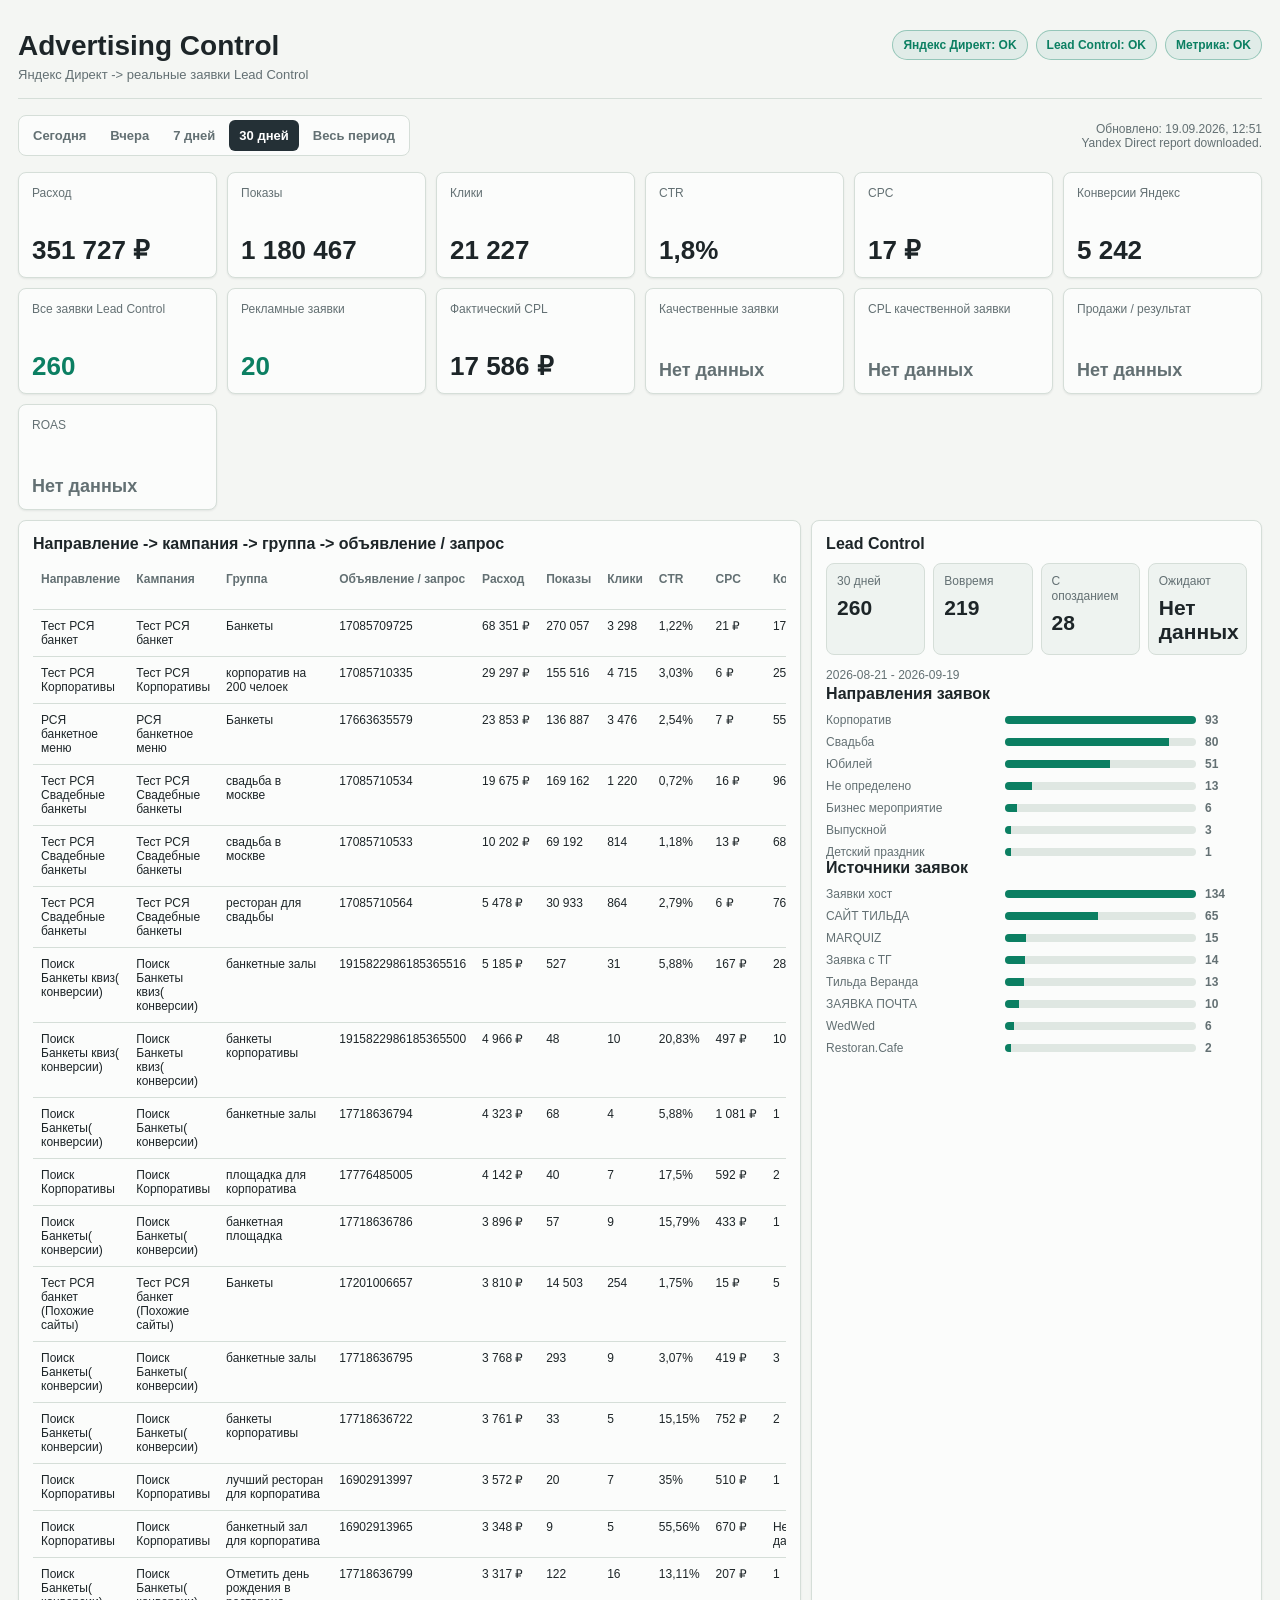
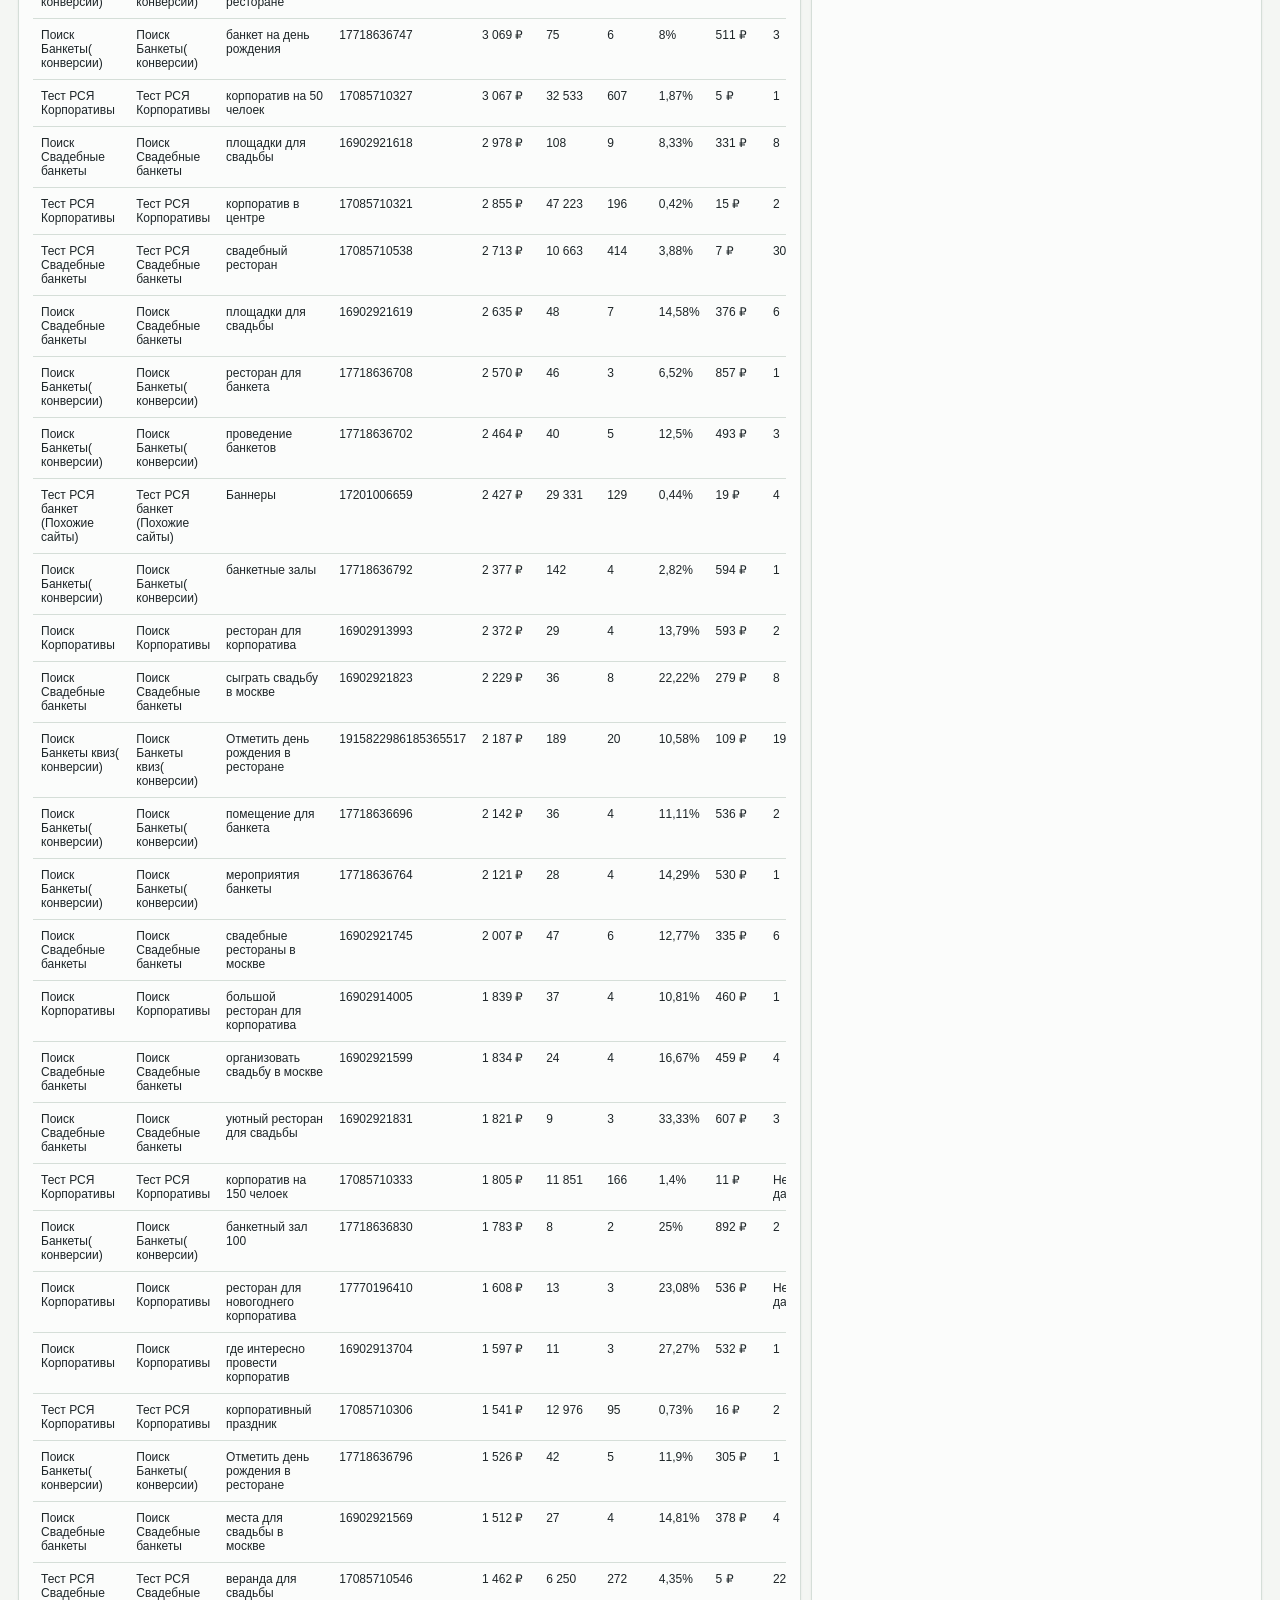
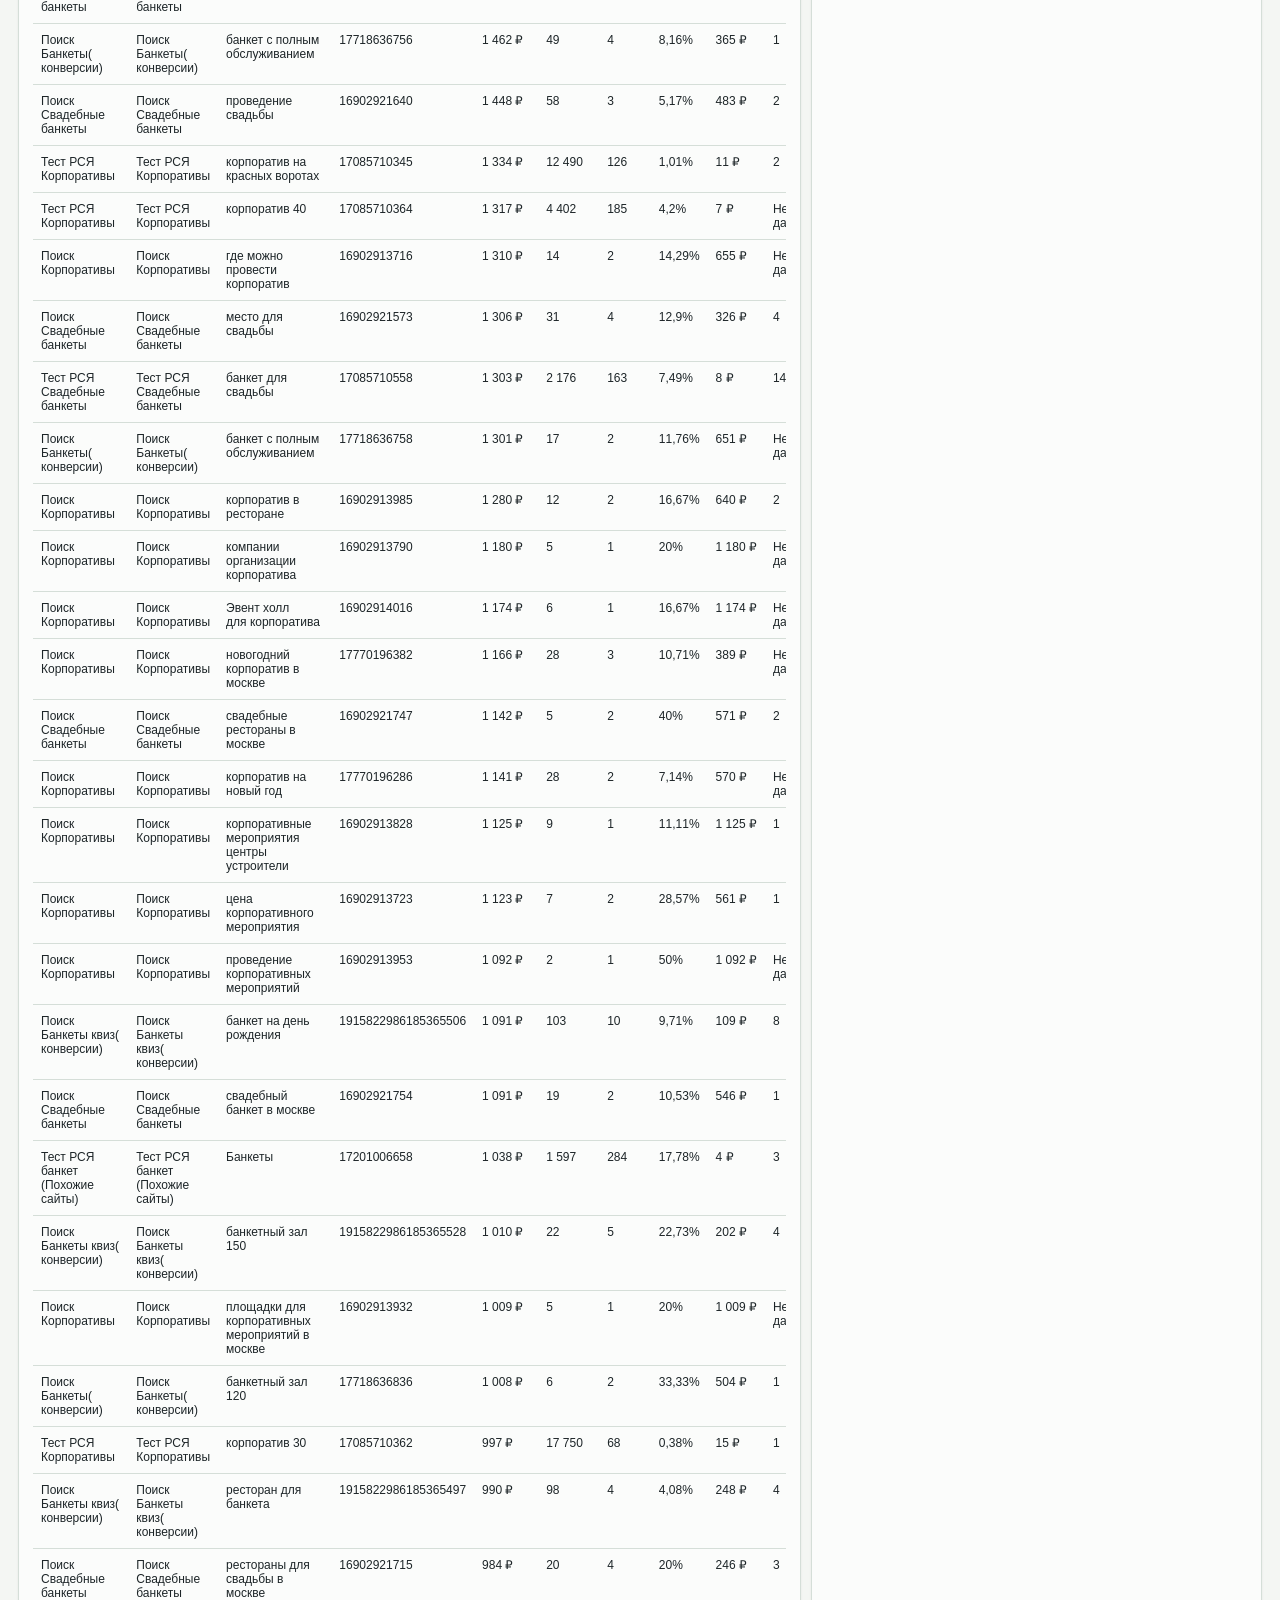
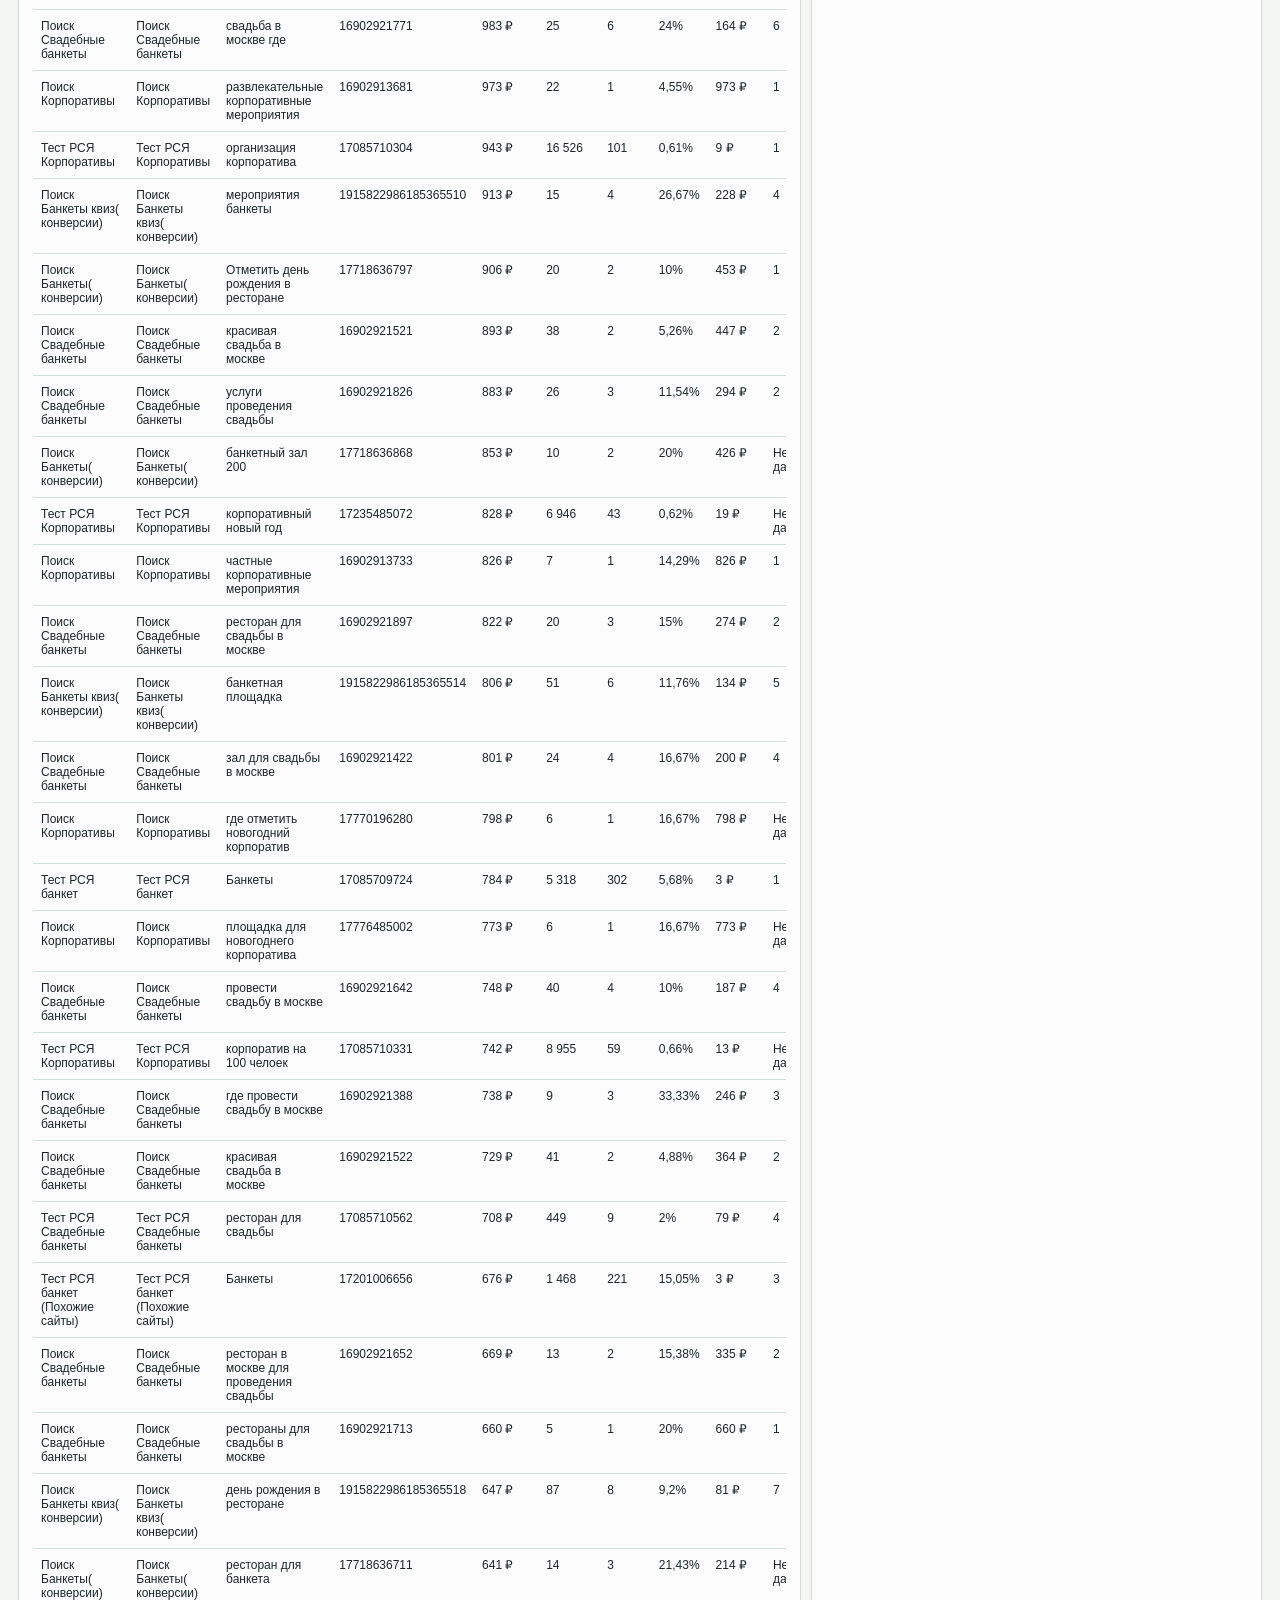
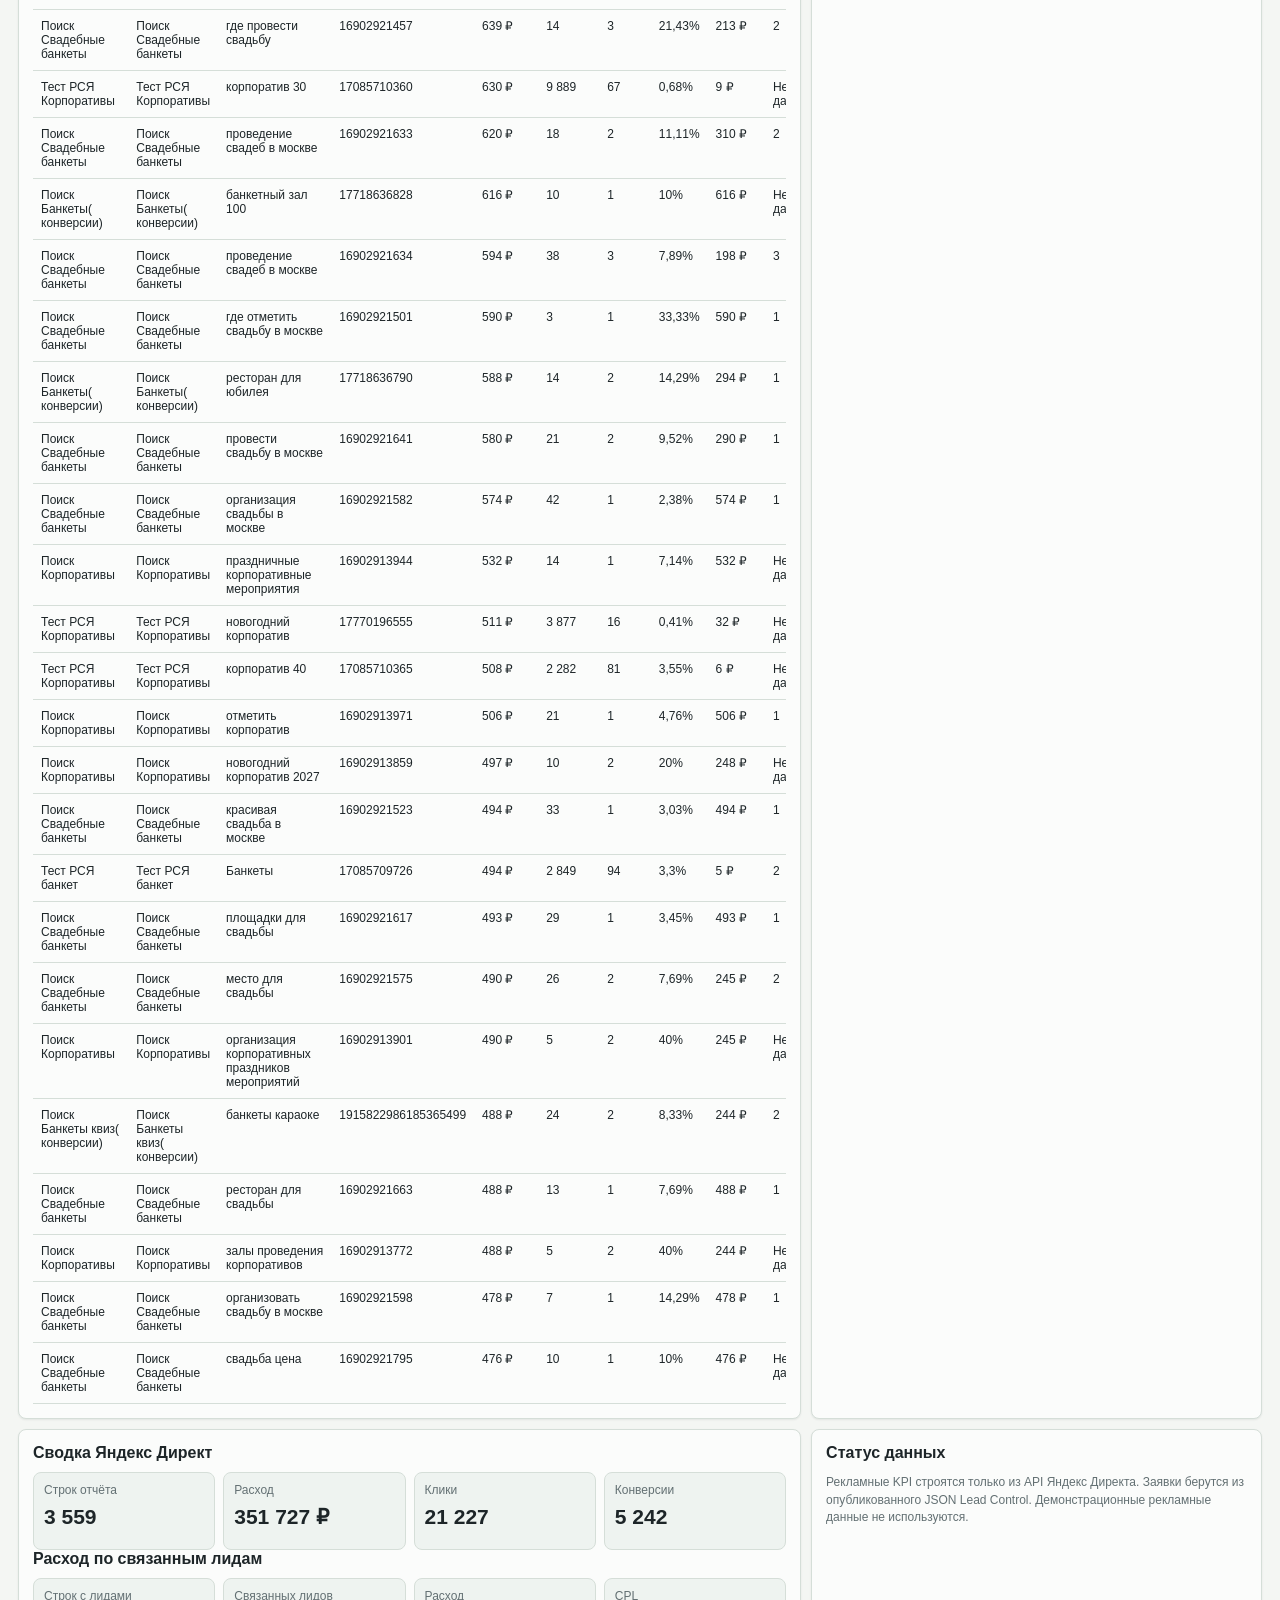
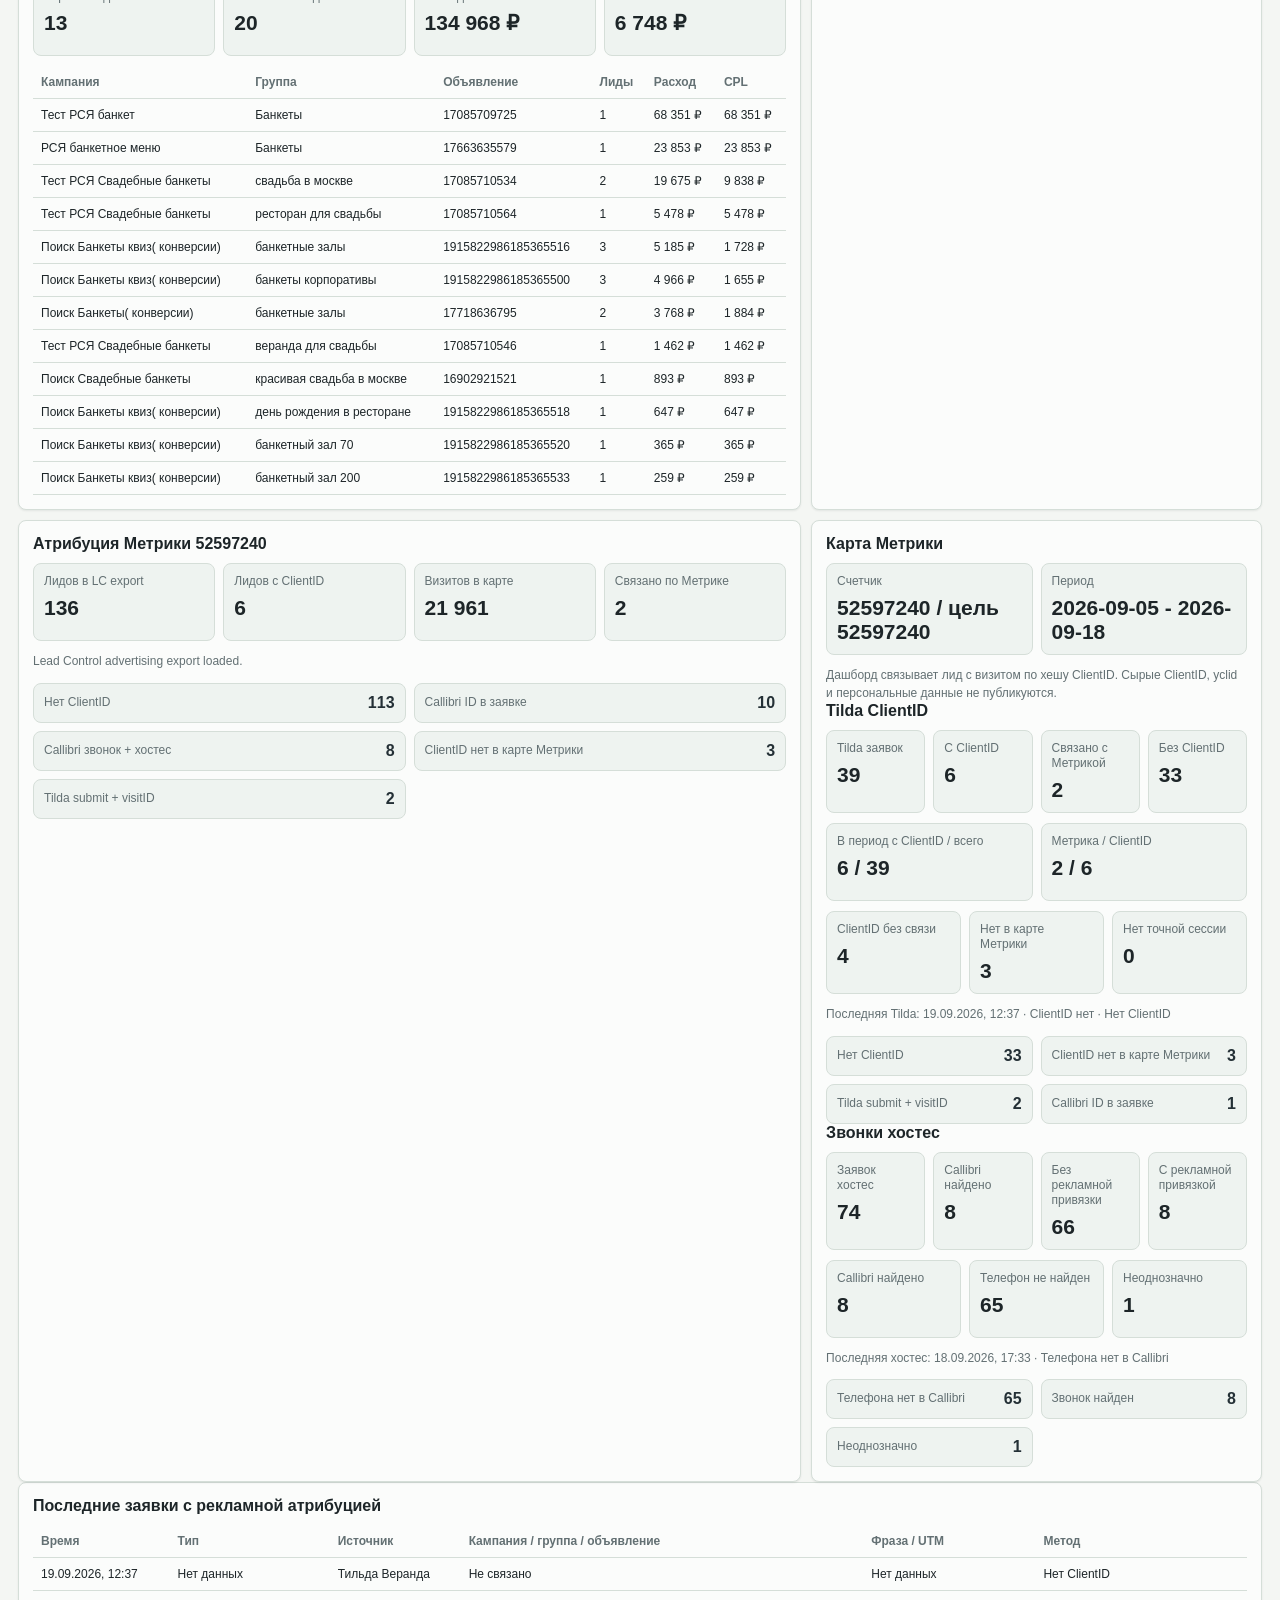
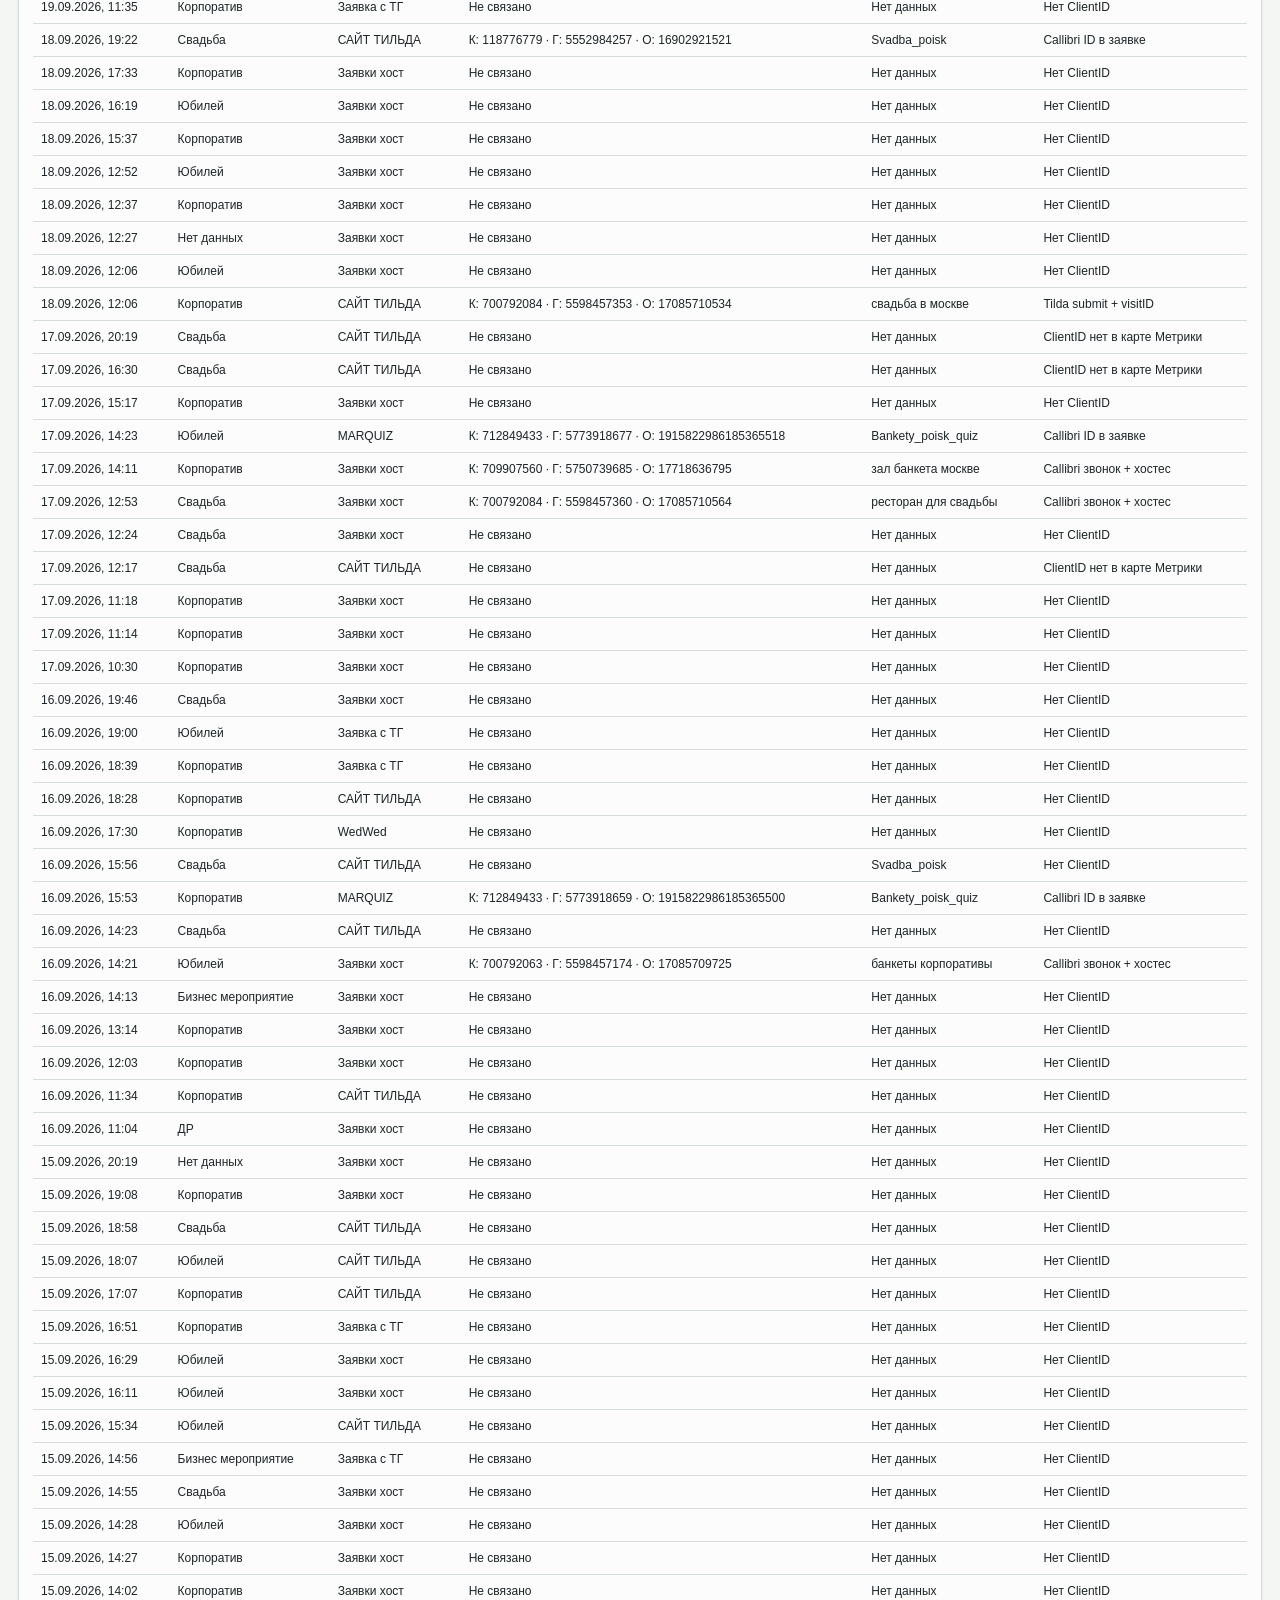
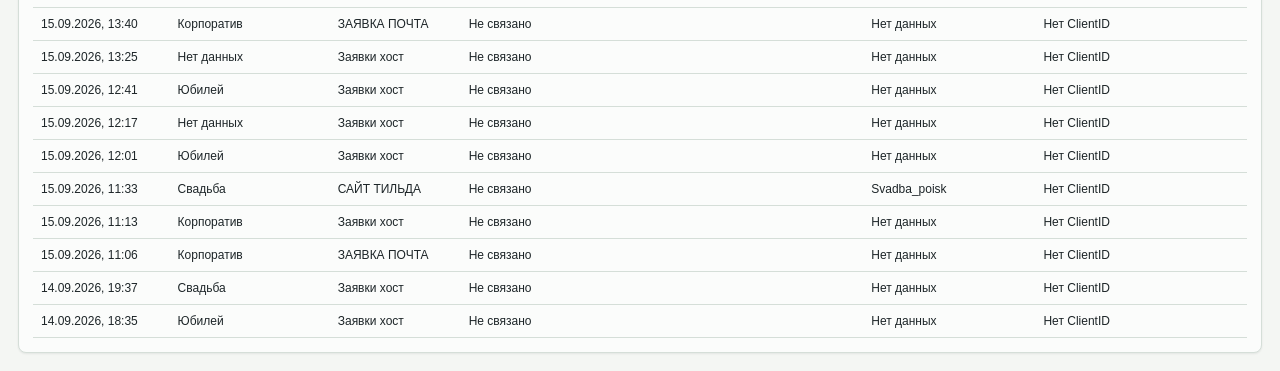
==== commit 5bd7322b: "Use attributed leads for CPL and strict Tilda submit attribution" ====
--- a/index.html
+++ b/index.html
@@ -41,7 +41,8 @@
         <article class="card kpi"><div class="label">CTR</div><div id="kpiCtr" class="value empty">Нет данных</div></article>
         <article class="card kpi"><div class="label">CPC</div><div id="kpiCpc" class="value empty">Нет данных</div></article>
         <article class="card kpi"><div class="label">Конверсии Яндекс</div><div id="kpiDirectConversions" class="value empty">Нет данных</div></article>
-        <article class="card kpi"><div class="label">Реальные заявки Lead Control</div><div id="kpiRealLeads" class="value empty">Нет данных</div></article>
+        <article class="card kpi"><div class="label">Все заявки Lead Control</div><div id="kpiRealLeads" class="value empty">Нет данных</div></article>
+        <article class="card kpi"><div class="label">Рекламные заявки</div><div id="kpiAttributedLeads" class="value empty">Нет данных</div></article>
         <article class="card kpi"><div class="label">Фактический CPL</div><div id="kpiFactCpl" class="value empty">Нет данных</div></article>
         <article class="card kpi"><div class="label">Качественные заявки</div><div id="kpiQualityLeads" class="value empty">Нет данных</div></article>
         <article class="card kpi"><div class="label">CPL качественной заявки</div><div id="kpiQualityCpl" class="value empty">Нет данных</div></article>
